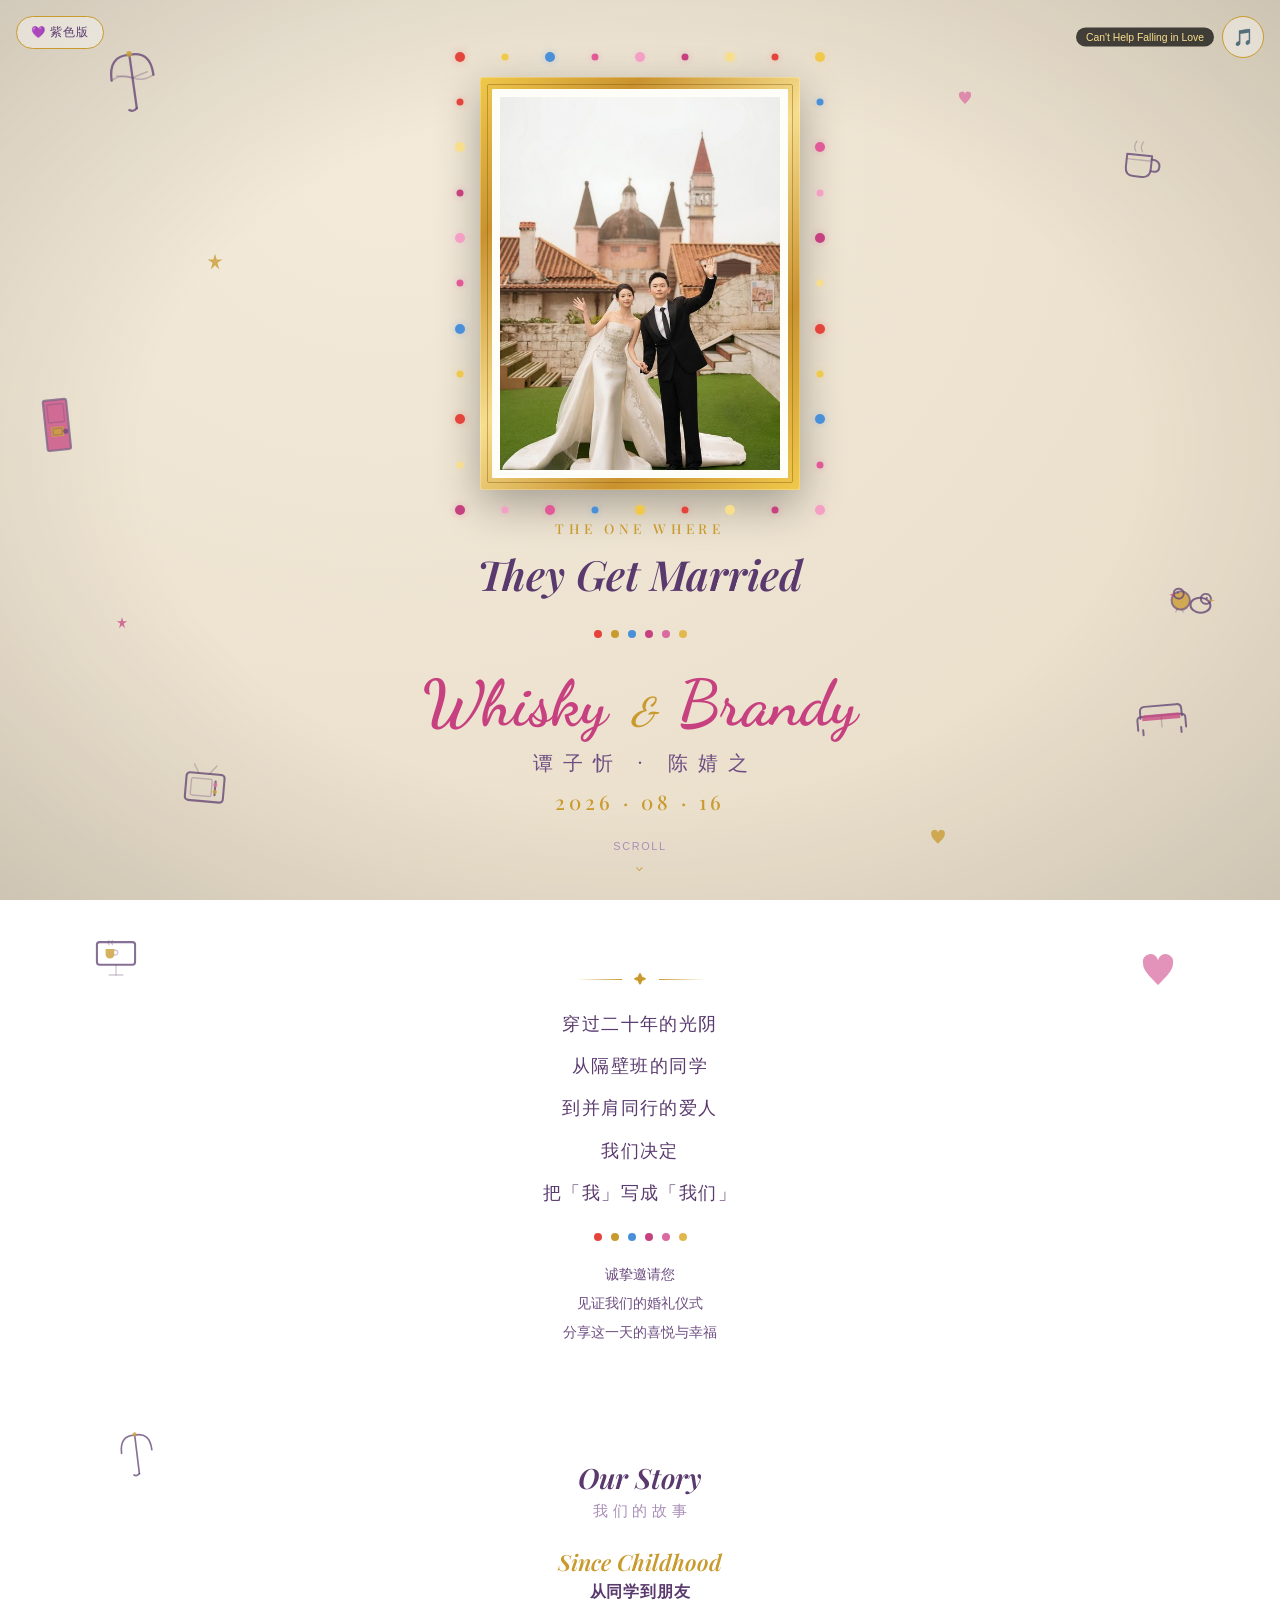
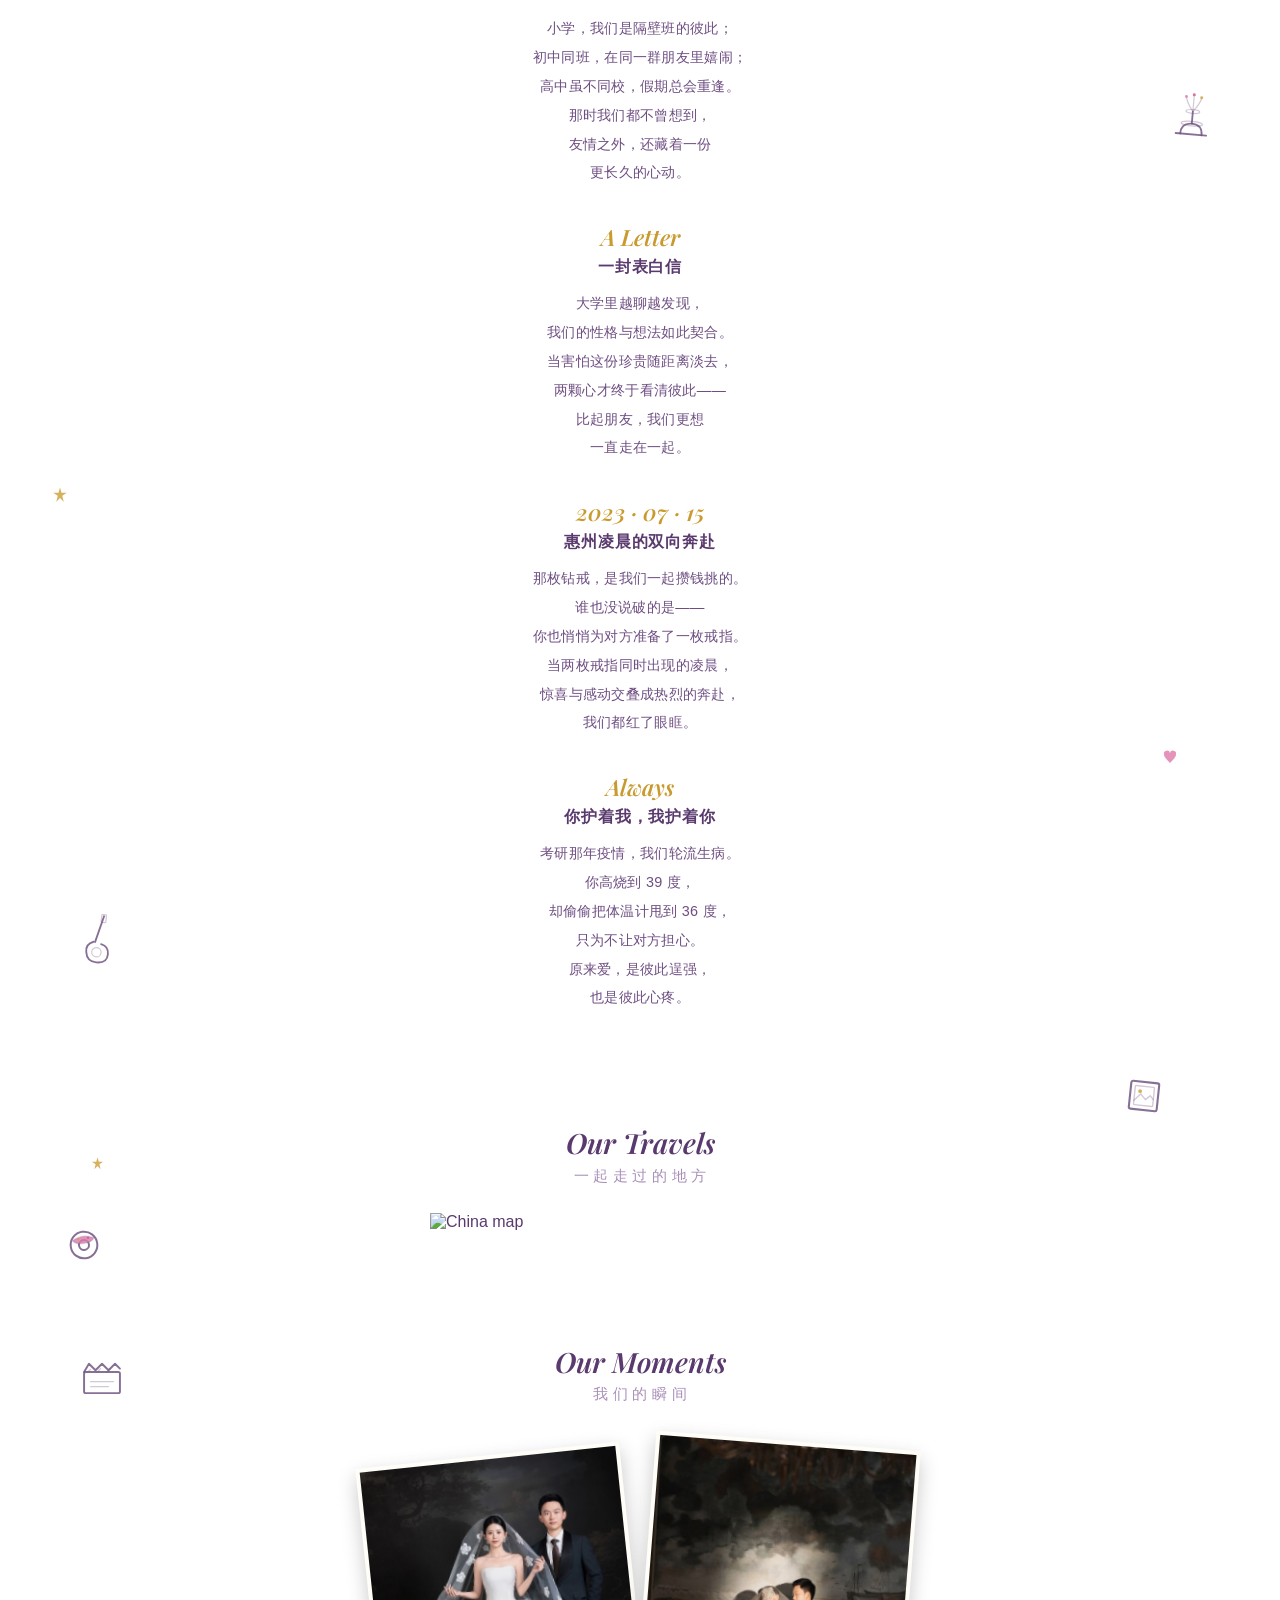
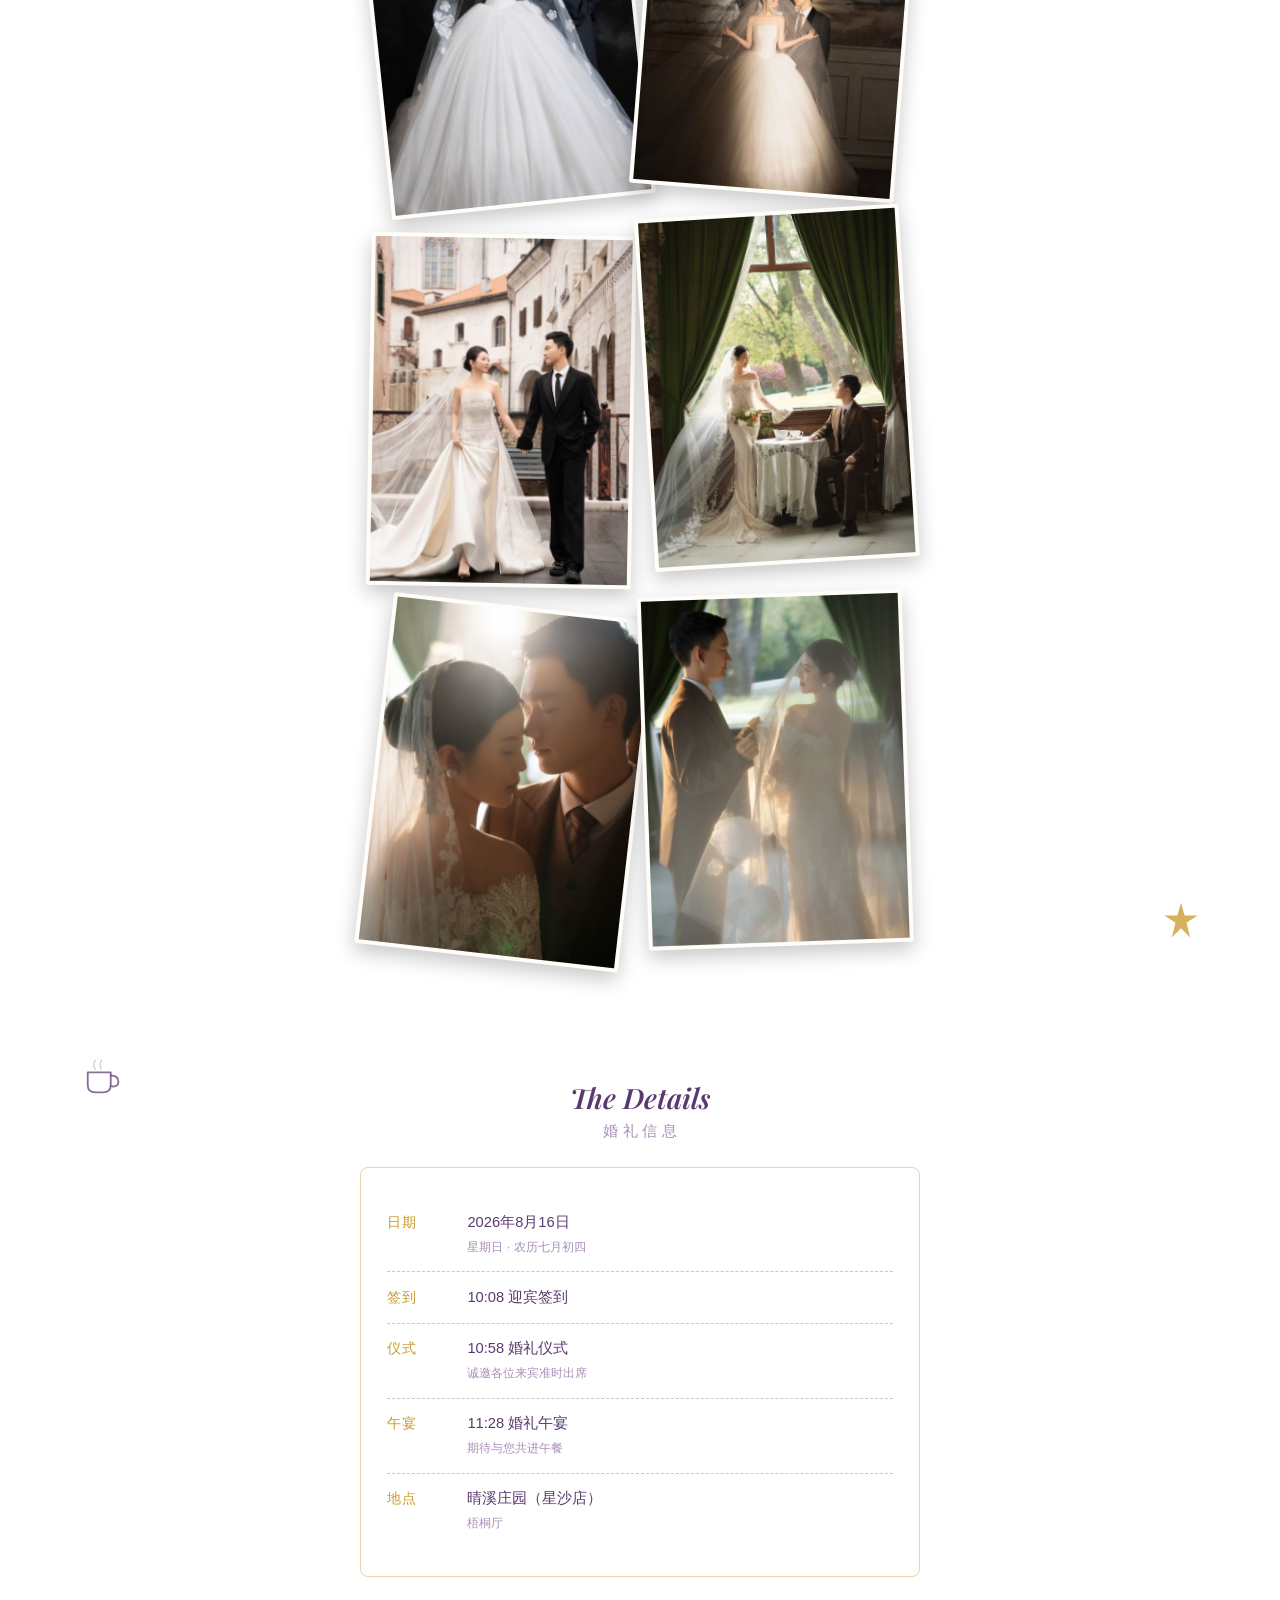
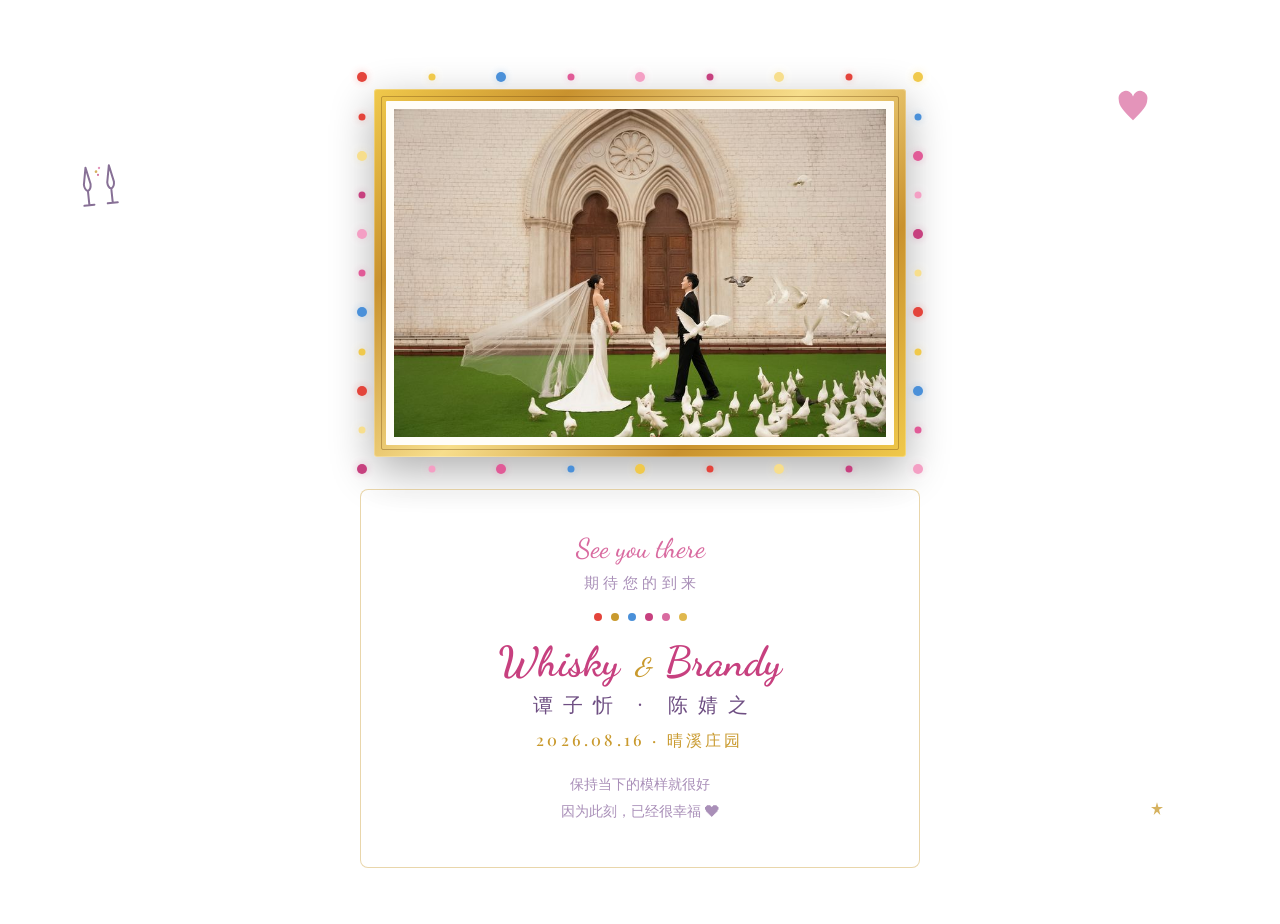
==== cream.html @ dcd07ad3 "Update with map img tag" ====
<!DOCTYPE html>
<html lang="zh-CN">
<head>
  <meta charset="UTF-8">
  <meta name="viewport" content="width=device-width, initial-scale=1.0, maximum-scale=1.0, user-scalable=no">
  <meta name="description" content="谭子忻 & 陈婧之 婚礼请帖 · 2026.08.16">
  <meta property="og:title" content="Whisky ❤ Brandy 婚礼请帖">
  <meta property="og:description" content="The One Where They Get Married · 2026年8月16日 · 晴溪庄园">
  <title>Whisky ❤ Brandy | 婚礼请帖</title>
  <style>
@font-face {
  font-family: 'Playfair Display';
  font-style: italic;
  font-weight: 400;
  font-display: swap;
  src: url([data-uri]) format('truetype');
}
@font-face {
  font-family: 'Playfair Display';
  font-style: italic;
  font-weight: 500;
  font-display: swap;
  src: url([data-uri]) format('truetype');
}
@font-face {
  font-family: 'Playfair Display';
  font-style: italic;
  font-weight: 600;
  font-display: swap;
  src: url([data-uri]) format('truetype');
}
@font-face {
  font-family: 'Playfair Display';
  font-style: normal;
  font-weight: 400;
  font-display: swap;
  src: url([data-uri]) format('truetype');
}
@font-face {
  font-family: 'Playfair Display';
  font-style: normal;
  font-weight: 500;
  font-display: swap;
  src: url([data-uri]) format('truetype');
}
@font-face {
  font-family: 'Playfair Display';
  font-style: normal;
  font-weight: 600;
  font-display: swap;
  src: url([data-uri]) format('truetype');
}
@font-face {
  font-family: 'Playfair Display';
  font-style: normal;
  font-weight: 700;
  font-display: swap;
  src: url([data-uri]) format('truetype');
}

@font-face {
  font-family: 'Dancing Script';
  font-style: normal;
  font-weight: 500;
  font-display: swap;
  src: url([data-uri]) format('truetype');
}
@font-face {
  font-family: 'Dancing Script';
  font-style: normal;
  font-weight: 600;
  font-display: swap;
  src: url([data-uri]) format('truetype');
}
@font-face {
  font-family: 'Dancing Script';
  font-style: normal;
  font-weight: 700;
  font-display: swap;
  src: url([data-uri]) format('truetype');
}


/* ============================================
   老友记浪漫紫 · 婚礼请帖
   谭子忻 Whisky ❤ 陈婧之 Brandy
   参照：小红书 @爱画画的金水水 手绘老友记风格
   双主题：纸质紫 / 纸质奶白
   ============================================ */



/* ============================================
   主题变量
   ============================================ */
:root {
  --font-serif: 'Playfair Display', 'Noto Serif SC', serif;
  --font-serif-cn: 'STSong', 'Songti SC', 'Noto Serif SC', 'SimSun', serif;
  --font-body: 'PingFang SC', 'Heiti SC', 'Microsoft YaHei', 'Hiragino Sans GB', sans-serif;
  --font-script: 'Dancing Script', cursive;
  --transition: 0.5s cubic-bezier(0.25, 0.46, 0.45, 0.94);
}

/* ===== 纸质紫主题 ===== */
.theme-purple {
  --paper-base: #6E5A9E;          /* 纸质暖紫底 */
  --paper-base-2: #5E4B8C;
  --ink: #FBF6EE;                 /* 主文字（奶白墨） */
  --ink-soft: #E8DCF2;
  --ink-muted: #C4B3DC;
  --accent-gold: #F0C94B;         /* 金色 */
  --accent-gold-soft: #F7DE8C;
  --accent-pink: #F49FC4;         /* 柔粉 */
  --accent-magenta: #E15A97;      /* 品红 */
  --line-color: rgba(251, 246, 238, 0.85);  /* 手绘线条色 */
  --line-soft: rgba(251, 246, 238, 0.35);
  --panel-bg: rgba(43, 27, 74, 0.28);
  --panel-border: rgba(240, 201, 75, 0.35);
  --frame-mat: #FBF6EE;           /* 相框卡纸色 */
}

/* ===== 纸质奶白主题 ===== */
.theme-cream {
  --paper-base: #F3EADA;          /* 纸质奶白底 */
  --paper-base-2: #EBE0CC;
  --ink: #5A3A6E;                 /* 主文字（紫墨） */
  --ink-soft: #6E4E82;
  --ink-muted: #A98FB8;
  --accent-gold: #C99A2E;
  --accent-gold-soft: #E0B84E;
  --accent-pink: #D96BA0;
  --accent-magenta: #C7407F;
  --line-color: rgba(90, 58, 110, 0.8);
  --line-soft: rgba(90, 58, 110, 0.3);
  --panel-bg: rgba(255, 255, 255, 0.4);
  --panel-border: rgba(201, 154, 46, 0.4);
  --frame-mat: #FFFDF8;
}

/* ============================================
   RESET
   ============================================ */
*, *::before, *::after { margin: 0; padding: 0; box-sizing: border-box; }

html { scroll-behavior: smooth; -webkit-tap-highlight-color: transparent; }

body {
  font-family: var(--font-body);
  color: var(--ink);
  min-height: 100vh;
  overflow-x: hidden;
  -webkit-font-smoothing: antialiased;
  -moz-osx-font-smoothing: grayscale;
  position: relative;
}

/* ============================================
   纸质质感背景
   底色渐变 + SVG 噪点纸纹 + 极淡纤维
   ============================================ */
.paper-bg {
  position: fixed; inset: 0; z-index: -3;
  background:
    radial-gradient(ellipse at 30% 20%, var(--paper-base) 0%, var(--paper-base-2) 70%, var(--paper-base-2) 100%);
}

/* 纸张纤维噪点（SVG feTurbulence data URI） */
.paper-texture {
  position: fixed; inset: 0; z-index: -2;
  background-image: url("data:image/svg+xml,%3Csvg xmlns='http://www.w3.org/2000/svg' width='300' height='300'%3E%3Cfilter id='n'%3E%3CfeTurbulence type='fractalNoise' baseFrequency='0.9' numOctaves='4' stitchTiles='stitch'/%3E%3CfeColorMatrix type='saturate' values='0'/%3E%3C/filter%3E%3Crect width='100%25' height='100%25' filter='url(%23n)'/%3E%3C/svg%3E");
  opacity: 0.05;
  mix-blend-mode: overlay;
  pointer-events: none;
}

/* 柔和光晕 */
.paper-vignette {
  position: fixed; inset: 0; z-index: -1;
  background: radial-gradient(ellipse at center, transparent 55%, rgba(0,0,0,0.12) 100%);
  pointer-events: none;
}

/* ============================================
   手绘卡通装饰 — 散落定位
   ============================================ */
.doodle {
  position: absolute;
  pointer-events: none;
  z-index: 1;
  opacity: 0.9;
}

.doodle svg { display: block; width: 100%; height: 100%; }

/* 线描路径统一色（全局适用） */
.stroke, .doodle .stroke {
  fill: none;
  stroke: var(--line-color);
  stroke-width: 2.4;
  stroke-linecap: round;
  stroke-linejoin: round;
}

.stroke-thin, .doodle .stroke-thin {
  fill: none;
  stroke: var(--line-soft);
  stroke-width: 1.6;
  stroke-linecap: round;
  stroke-linejoin: round;
}

.doodle .fill-gold { fill: var(--accent-gold); opacity: 0.85; }
.doodle .fill-pink { fill: var(--accent-pink); opacity: 0.8; }
.doodle .fill-mag { fill: var(--accent-magenta); opacity: 0.8; }

/* 漂浮动画 */
.float-a { animation: floatA 6s ease-in-out infinite; }
.float-b { animation: floatB 7s ease-in-out infinite; }
.float-c { animation: floatC 5.5s ease-in-out infinite; }

@keyframes floatA { 0%,100%{transform:translateY(0) rotate(-3deg);} 50%{transform:translateY(-10px) rotate(3deg);} }
@keyframes floatB { 0%,100%{transform:translateY(0) rotate(2deg);} 50%{transform:translateY(-8px) rotate(-2deg);} }
@keyframes floatC { 0%,100%{transform:translate(0,0) scale(1);} 50%{transform:translate(0,-6px) scale(1.05);} }

/* ============================================
   🎬 金色相框 — 老友记灵魂（Monica 门上的金相框）
   ============================================ */
.gold-frame {
  position: relative;
  padding: 12px;
  background:
    linear-gradient(135deg, #F0C94B 0%, #C9922E 22%, #F7DE8C 48%, #C9922E 74%, #F0C94B 100%);
  border-radius: 3px;
  box-shadow:
    0 0 0 1px rgba(255,255,255,0.25) inset,
    0 14px 44px rgba(0,0,0,0.32);
}

.gold-frame::before {
  content: '';
  position: absolute;
  inset: 7px;
  border: 1.5px solid rgba(120,80,20,0.4);
  border-radius: 2px;
  pointer-events: none;
  z-index: 2;
}

/* 相框卡纸内衬 */
.gold-frame .mat {
  padding: 8px;
  background: var(--frame-mat);
  border-radius: 1px;
}

.gold-frame .frame-photo {
  position: relative;
  overflow: hidden;
  display: block;
  line-height: 0;
}

.gold-frame .frame-photo img {
  display: block;
  width: 100%;
  height: auto;
  object-fit: cover;
}

/* 相框四周彩色圆点环 */
.dot-ring { position: absolute; inset: -20px; pointer-events: none; z-index: 1; }
.deco-dot { position: absolute; border-radius: 50%; z-index: 1; transform: translate(-50%,-50%); }

/* ============================================
   📝 排版
   ============================================ */
.episode-label {
  font-family: var(--font-serif);
  font-size: clamp(0.68rem, 2.2vw, 0.85rem);
  font-weight: 500;
  letter-spacing: 0.34em;
  text-transform: uppercase;
  color: var(--accent-gold);
  text-align: center;
}

.main-title {
  font-family: var(--font-serif);
  font-size: clamp(1.7rem, 5.5vw, 2.6rem);
  font-weight: 700;
  font-style: italic;
  color: var(--ink);
  text-align: center;
  line-height: 1.25;
}

.couple-names {
  font-family: var(--font-script);
  font-size: clamp(2.6rem, 8.5vw, 4rem);
  font-weight: 700;
  color: var(--accent-magenta);
  text-align: center;
  line-height: 1.1;
}

.couple-names .amp { color: var(--accent-gold); font-size: 0.6em; font-style: italic; padding: 0 0.12em; }

.couple-names-cn {
  font-family: var(--font-serif-cn);
  font-size: clamp(1rem, 3vw, 1.25rem);
  font-weight: 500;
  color: var(--ink-soft);
  text-align: center;
  letter-spacing: 0.5em;
  text-indent: 0.5em;
}

.date-display {
  font-family: var(--font-serif);
  font-size: clamp(1rem, 3vw, 1.25rem);
  font-weight: 500;
  color: var(--accent-gold);
  text-align: center;
  letter-spacing: 0.2em;
}

.section-heading {
  font-family: var(--font-serif);
  font-size: clamp(1.3rem, 4vw, 1.75rem);
  font-weight: 600;
  font-style: italic;
  color: var(--ink);
  text-align: center;
  margin-bottom: 0.3rem;
}

.section-heading-cn {
  font-family: var(--font-serif-cn);
  font-size: clamp(0.82rem, 2.5vw, 0.95rem);
  font-weight: 400;
  color: var(--ink-muted);
  letter-spacing: 0.3em;
  text-align: center;
  text-indent: 0.3em;
  margin-bottom: 1.6rem;
}

/* ============================================
   分隔装饰
   ============================================ */
.dot-divider {
  display: flex; align-items: center; justify-content: center;
  gap: 9px; margin: 1.2rem 0;
}
.dot-divider span { width: 8px; height: 8px; border-radius: 50%; }
.dot-divider span:nth-child(1){background:#E4443B;}
.dot-divider span:nth-child(2){background:var(--accent-gold);}
.dot-divider span:nth-child(3){background:#4A90D9;}
.dot-divider span:nth-child(4){background:var(--accent-magenta);}
.dot-divider span:nth-child(5){background:var(--accent-pink);}
.dot-divider span:nth-child(6){background:var(--accent-gold-soft);}

.line-divider {
  display: flex; align-items: center; justify-content: center;
  gap: 12px; margin: 1rem 0; color: var(--accent-gold); font-size: 0.8rem;
}
.line-divider::before, .line-divider::after {
  content: ''; width: 46px; height: 1px;
  background: linear-gradient(90deg, transparent, var(--accent-gold));
}
.line-divider::after { background: linear-gradient(90deg, var(--accent-gold), transparent); }

/* ============================================
   信息面板
   ============================================ */
.info-panel {
  background: var(--panel-bg);
  border: 1px solid var(--panel-border);
  border-radius: 8px;
  padding: 1.8rem 1.6rem;
  backdrop-filter: blur(4px);
  -webkit-backdrop-filter: blur(4px);
}

.info-row {
  display: flex; align-items: baseline; gap: 1rem;
  padding: 0.85rem 0;
  border-bottom: 1px dashed var(--line-soft);
}
.info-row:last-child { border-bottom: none; }
.info-row .label {
  font-family: var(--font-serif-cn); font-size: 0.9rem;
  color: var(--accent-gold); min-width: 4.5em; letter-spacing: 0.1em; font-weight: 500;
}
.info-row .value {
  font-family: var(--font-body); font-size: 0.92rem;
  color: var(--ink); line-height: 1.6; font-weight: 300; flex: 1;
}
.info-row .value .sub { display: block; font-size: 0.78rem; color: var(--ink-muted); margin-top: 0.2rem; }

/* ============================================
   照片
   ============================================ */
.photo { overflow: hidden; border-radius: 4px; border: 1px solid var(--panel-border); }
.photo img { display: block; width: 100%; height: 100%; object-fit: cover; transition: transform var(--transition); }
.photo:hover img { transform: scale(1.05); }

/* ============================================
   音乐按钮
   ============================================ */
.music-player { position: fixed; top: 16px; right: 16px; z-index: 100; }
.music-btn {
  width: 42px; height: 42px; border-radius: 50%;
  border: 1.5px solid var(--accent-gold);
  background: var(--panel-bg);
  color: var(--accent-gold);
  font-size: 1.05rem; cursor: pointer;
  backdrop-filter: blur(8px);
  display: flex; align-items: center; justify-content: center;
  transition: all var(--transition);
}
.music-btn:hover { background: rgba(225,90,151,0.25); }
.music-btn.playing { animation: musicPulse 1.4s ease-in-out infinite; }
.music-label {
  position: absolute; right: 50px; top: 50%; transform: translateY(-50%);
  background: rgba(0,0,0,0.7); color: #F7DE8C; font-size: 0.65rem;
  padding: 4px 10px; border-radius: 12px; white-space: nowrap;
  opacity: 0; transition: opacity 0.3s; pointer-events: none;
}
.music-label.show { opacity: 1; }
@keyframes musicPulse { 0%,100%{transform:scale(1);} 50%{transform:scale(1.08);} }

/* ============================================
   主题切换按钮
   ============================================ */
.theme-switch {
  position: fixed; top: 16px; left: 16px; z-index: 100;
  display: inline-flex; align-items: center; gap: 6px;
  padding: 8px 14px; border-radius: 50px;
  border: 1.5px solid var(--accent-gold);
  background: var(--panel-bg);
  color: var(--ink);
  font-family: var(--font-serif-cn); font-size: 0.72rem; letter-spacing: 0.08em;
  cursor: pointer; text-decoration: none;
  backdrop-filter: blur(8px);
  transition: all var(--transition);
}
.theme-switch:hover { background: rgba(225,90,151,0.2); }

/* ============================================
   进场动画
   ============================================ */
.reveal { opacity: 0; transform: translateY(28px); transition: opacity 0.9s ease, transform 0.9s ease; }
.reveal.in { opacity: 1; transform: translateY(0); }

/* 滚动条 / 选中 */
::-webkit-scrollbar { width: 4px; }
::-webkit-scrollbar-track { background: transparent; }
::-webkit-scrollbar-thumb { background: var(--panel-border); border-radius: 2px; }
::selection { background: rgba(225,90,151,0.4); color: #fff; }

/* ============================================
   滚动版布局 · scroll.css
   ============================================ */

/* --- 封面 --- */
.hero {
  position: relative;
  min-height: 100vh;
  display: flex;
  flex-direction: column;
  align-items: center;
  justify-content: center;
  padding: 4.5rem 1.5rem 5rem;
  overflow: hidden;
}

.hero-inner {
  display: flex;
  flex-direction: column;
  align-items: center;
  gap: 1.8rem;
  max-width: 380px;
  width: 100%;
  position: relative;
  z-index: 2;
}

.hero-frame {
  position: relative;
  width: 100%;
  max-width: 290px;
  margin: 0 auto;
}

.hero-frame .frame-photo img { aspect-ratio: 3 / 4; }

/* 双图封面：两张并排微微倾斜 */
.hero-duo {
  position: relative;
  display: flex;
  justify-content: center;
  align-items: flex-start;
  gap: 0;
  width: 100%;
  max-width: 340px;
  margin: 0 auto;
  padding: 6px 0;
}
.hero-duo .duo-frame {
  position: relative;
  width: 52%;
  flex: 0 0 52%;
}
.hero-duo .duo-frame .frame-photo img { aspect-ratio: 3 / 4; }
.hero-duo .duo-a { transform: rotate(-4deg); z-index: 2; }
.hero-duo .duo-b { transform: rotate(4deg); margin-left: -12%; z-index: 1; margin-top: 18px; }
.hero-duo .duo-frame .dot-ring { inset: -14px; }

.hero-text {
  display: flex;
  flex-direction: column;
  align-items: center;
  gap: 0.7rem;
  width: 100%;
}

/* 下滑提示 */
.scroll-cue {
  position: absolute;
  bottom: 1.6rem;
  left: 50%;
  transform: translateX(-50%);
  display: flex;
  flex-direction: column;
  align-items: center;
  gap: 0.2rem;
  color: var(--ink-muted);
  font-size: 0.68rem;
  letter-spacing: 0.15em;
  z-index: 2;
  animation: cueBounce 2s ease-in-out infinite;
}
.scroll-cue .arrow { font-size: 1.2rem; line-height: 1; color: var(--accent-gold); }
@keyframes cueBounce {
  0%,100% { transform: translateX(-50%) translateY(0); opacity: 0.5; }
  50% { transform: translateX(-50%) translateY(6px); opacity: 1; }
}

/* --- 通用 section --- */
.section {
  position: relative;
  padding: 3.5rem 1.5rem;
  display: flex;
  justify-content: center;
  overflow: hidden;
}
.section-inner { width: 100%; max-width: 420px; position: relative; z-index: 2; }

/* --- 邀请诗 --- */
.invite { text-align: center; }
.invite-poem {
  font-family: var(--font-serif-cn);
  font-size: 1.1rem; font-weight: 300;
  color: var(--ink); line-height: 2.4; letter-spacing: 0.08em;
}
.invite-sub {
  font-family: var(--font-body); font-size: 0.9rem; font-weight: 300;
  color: var(--ink-soft); line-height: 2; margin-top: 0.5rem;
}

/* --- 故事时间线 --- */
.story-item { margin-bottom: 2.2rem; }
.story-item:last-child { margin-bottom: 0; }

.story-year {
  font-family: var(--font-serif);
  font-size: 1.4rem; font-weight: 700; font-style: italic;
  color: var(--accent-gold);
  text-align: center; margin-bottom: 0.3rem;
}
.story-title {
  font-family: var(--font-serif-cn);
  font-size: 1rem; font-weight: 600;
  color: var(--ink); text-align: center; margin-bottom: 0.7rem;
  letter-spacing: 0.05em;
}
.story-text {
  font-family: var(--font-body); font-size: 0.9rem; font-weight: 300;
  color: var(--ink-soft); line-height: 2; text-align: center; letter-spacing: 0.02em;
}

/* --- 我们的小事（favorites） --- */
.fav-grid {
  display: grid;
  grid-template-columns: repeat(2, 1fr);
  gap: 12px;
}
.fav-card {
  background: var(--panel-bg);
  border: 1px solid var(--panel-border);
  border-radius: 8px;
  padding: 1.2rem 1rem;
  text-align: center;
}
.fav-icon { width: 44px; height: 44px; margin: 0 auto 0.6rem; }
.fav-label {
  font-family: var(--font-serif-cn); font-size: 0.78rem;
  color: var(--accent-gold); letter-spacing: 0.15em; margin-bottom: 0.3rem;
}
.fav-value {
  font-family: var(--font-body); font-size: 0.85rem; font-weight: 300;
  color: var(--ink); line-height: 1.6;
}

/* --- 照片墙（2×3 网格，倾斜错落，松弛拍立得感） --- */
.gallery {
  display: grid;
  grid-template-columns: repeat(2, 1fr);
  gap: 24px 18px;
  padding: 14px 6px;
}
.gallery .photo {
  aspect-ratio: 3 / 4;
  border: 4px solid var(--frame-mat);
  border-radius: 3px;
  box-shadow: 0 8px 20px rgba(0, 0, 0, 0.22);
  transition: transform var(--transition), box-shadow var(--transition);
  will-change: transform;
}
/* 每张不同的倾斜 + 上下左右错落（大幅随机，无规律） */
.gallery .photo:nth-child(1) { transform: rotate(-6deg) translate(6px, 10px); }
.gallery .photo:nth-child(2) { transform: rotate(4.5deg) translate(-7px, -4px); }
.gallery .photo:nth-child(3) { transform: rotate(1deg) translate(3px, 12px); }
.gallery .photo:nth-child(4) { transform: rotate(-3.5deg) translate(-4px, -11px); }
.gallery .photo:nth-child(5) { transform: rotate(6.5deg) translate(8px, 5px); }
.gallery .photo:nth-child(6) { transform: rotate(-2deg) translate(-6px, -7px); }
/* 悬停扶正、微微放大 */
.gallery .photo:hover {
  transform: rotate(0deg) translateY(0) scale(1.04);
  box-shadow: 0 12px 28px rgba(0, 0, 0, 0.3);
  z-index: 3;
}
.gallery .full { grid-column: 1 / -1; aspect-ratio: 3 / 2; }
/* 横跨整行 + 保持原比例（不裁剪） */
.gallery .full-natural { grid-column: 1 / -1; }
.gallery .full-natural { aspect-ratio: auto; }
.gallery .full-natural img { aspect-ratio: auto; height: auto; }

/* --- 结尾金相框大图（保持原比例，宽度与下方 block 一致） --- */
.closing-frame {
  width: 95%;
  margin: 0 auto 2rem;
  position: relative;
}
.closing-frame .dot-ring { inset: -12px; }
.closing-frame .frame-photo img { aspect-ratio: auto; height: auto; }

/* --- 尾页 --- */
.closing { text-align: center; padding: 2.6rem 1.6rem; }
.closing-script {
  font-family: var(--font-script); font-size: 1.7rem;
  color: var(--accent-pink); margin-bottom: 0.5rem;
}
.closing-bless {
  font-family: var(--font-serif-cn); font-size: 0.9rem;
  color: var(--ink-muted); line-height: 1.9; margin-top: 1.2rem;
}

/* ============================================
   响应式
   ============================================ */
@media (max-width: 380px) {
  .hero { padding: 3.5rem 1rem 4rem; }
  .hero-frame { max-width: 240px; }
  .section { padding: 2.8rem 1rem; }
  .gallery { gap: 7px; }
}

@media (min-width: 768px) {
  .hero-inner { max-width: 440px; }
  .hero-frame { max-width: 320px; }
  .section-inner { max-width: 560px; }
  .fav-grid { grid-template-columns: repeat(4, 1fr); }
}

</style>
</head>
<body class="theme-cream">

  <div class="paper-bg"></div>
  <div class="paper-texture"></div>
  <div class="paper-vignette"></div>

  <!-- 🎵 婚礼音乐（Can't Help Falling in Love） -->
  <audio id="bgMusic" loop preload="auto" style="display:none;">
    <source src="music/wedding-song.mp3" type="audio/mpeg">
  </audio>
  <div class="music-player">
    <button class="music-btn" id="musicBtn" title="播放婚礼音乐">🎵</button>
    <span class="music-label" id="musicLabel">Can't Help Falling in Love</span>
  </div>

  <!-- 🎨 主题切换 -->
  <a class="theme-switch" href="index.html">💜 紫色版</a>

  <!-- ==================== 封面 ==================== -->
  <section class="hero">
    <!-- 手绘卡通装饰（随机打散，不对称） -->
    <div class="doodle float-a" style="top:5%;left:8%;width:62px;height:72px;transform:rotate(-8deg);" aria-hidden="true">
      <!-- 黄伞 -->
      <svg viewBox="0 0 60 75">
        <path class="stroke" d="M8 34 Q8 8 30 10 Q52 8 52 34"/>
        <path class="stroke-thin" d="M8 34 Q19 28 30 34 Q41 40 52 34"/>
        <line class="stroke" x1="30" y1="10" x2="30" y2="66"/>
        <path class="stroke" d="M30 66 Q26 70 22 67"/>
        <line class="stroke-thin" x1="30" y1="34" x2="14" y2="30"/>
        <line class="stroke-thin" x1="30" y1="34" x2="46" y2="30"/>
        <circle class="fill-gold" cx="30" cy="9" r="3"/>
      </svg>
    </div>

    <div class="doodle float-b" style="top:15%;right:9%;width:50px;height:50px;transform:rotate(6deg);" aria-hidden="true">
      <!-- 咖啡杯 Central Perk -->
      <svg viewBox="0 0 60 60">
        <path class="stroke-thin" d="M24 8 Q20 14 24 20 M32 8 Q28 14 32 20"/>
        <path class="stroke" d="M14 24 H44 V40 Q44 50 34 50 H24 Q14 50 14 40 Z"/>
        <path class="stroke" d="M44 28 Q54 28 54 36 Q54 44 44 42"/>
        <line class="stroke-thin" x1="14" y1="30" x2="44" y2="30"/>
      </svg>
    </div>

    <div class="doodle float-c" style="bottom:10%;left:14%;width:52px;height:52px;transform:rotate(5deg);" aria-hidden="true">
      <!-- 小电视机 Friends -->
      <svg viewBox="0 0 60 60">
        <rect class="stroke" x="8" y="18" width="44" height="32" rx="4"/>
        <rect class="stroke-thin" x="14" y="24" width="24" height="20" rx="2"/>
        <line class="stroke" x1="42" y1="26" x2="42" y2="42"/>
        <circle class="fill-pink" cx="42" cy="30" r="2.5"/>
        <circle class="fill-gold" cx="42" cy="38" r="2.5"/>
        <line class="stroke-thin" x1="22" y1="18" x2="16" y2="8"/>
        <line class="stroke-thin" x1="34" y1="18" x2="42" y2="8"/>
      </svg>
    </div>

    <div class="doodle float-a" style="bottom:18%;right:7%;width:58px;height:46px;transform:rotate(-5deg);" aria-hidden="true">
      <!-- 橙色沙发 Central Perk -->
      <svg viewBox="0 0 70 55">
        <path class="stroke" d="M10 30 V22 Q10 16 16 16 H54 Q60 16 60 22 V30"/>
        <path class="stroke" d="M6 44 V32 Q6 28 12 28 H58 Q64 28 64 32 V44"/>
        <path class="fill-mag" d="M12 30 Q12 26 16 26 H54 Q58 26 58 30 V33 H12 Z" opacity="0.35"/>
        <line class="stroke" x1="12" y1="44" x2="12" y2="50"/>
        <line class="stroke" x1="58" y1="44" x2="58" y2="50"/>
        <line class="stroke-thin" x1="35" y1="30" x2="35" y2="42"/>
      </svg>
    </div>

    <div class="doodle float-c" style="top:44%;left:3%;width:36px;height:58px;transform:rotate(-6deg);" aria-hidden="true">
      <!-- Monica 紫色门 + 金色猫眼相框 -->
      <svg viewBox="0 0 40 64">
        <rect class="stroke fill-mag" x="8" y="4" width="26" height="56" rx="2" opacity="0.28"/>
        <rect class="stroke-thin" x="12" y="9" width="18" height="20" rx="1"/>
        <rect class="fill-gold" x="14" y="34" width="14" height="11" rx="1"/>
        <rect class="stroke-thin" x="16" y="36" width="10" height="7"/>
        <circle class="stroke" cx="30" cy="40" r="1.6"/>
      </svg>
    </div>

    <div class="doodle float-b" style="top:64%;right:5%;width:50px;height:42px;transform:rotate(4deg);" aria-hidden="true">
      <!-- 小鸡 & 小鸭 Joey&Chandler -->
      <svg viewBox="0 0 60 50">
        <circle class="stroke fill-gold" cx="18" cy="30" r="11"/>
        <circle class="stroke" cx="15" cy="22" r="6"/>
        <circle cx="14" cy="21" r="1.2" fill="currentColor" style="color:var(--line-color)"/>
        <path class="fill-mag" d="M9 22 L4 24 L9 26 Z"/>
        <path class="stroke-thin" d="M15 40 l-2 4 M20 40 l2 4"/>
        <ellipse class="stroke" cx="42" cy="34" rx="12" ry="9"/>
        <circle class="stroke" cx="48" cy="26" r="6"/>
        <circle cx="49" cy="25" r="1.2" fill="currentColor" style="color:var(--line-color)"/>
        <path class="fill-gold" d="M53 26 L59 27 L53 29 Z"/>
      </svg>
    </div>

    <!-- 小装饰：星、心（随机点缀） -->
    <div class="doodle float-b" style="top:28%;left:16%;width:20px;height:20px;" aria-hidden="true">
      <svg viewBox="0 0 24 24"><path class="fill-gold" d="M12 2 L14 9 L21 9 L15 13 L17 21 L12 16 L7 21 L9 13 L3 9 L10 9 Z"/></svg>
    </div>
    <div class="doodle float-c" style="top:10%;right:24%;width:16px;height:16px;" aria-hidden="true">
      <svg viewBox="0 0 24 24"><path class="fill-pink" d="M12 21 C6 15 3 12 3 8 A4 4 0 0 1 12 6 A4 4 0 0 1 21 8 C21 12 18 15 12 21 Z"/></svg>
    </div>
    <div class="doodle float-a" style="bottom:30%;left:9%;width:14px;height:14px;" aria-hidden="true">
      <svg viewBox="0 0 24 24"><path class="fill-mag" d="M12 2 L14 9 L21 9 L15 13 L17 21 L12 16 L7 21 L9 13 L3 9 L10 9 Z"/></svg>
    </div>
    <div class="doodle float-b" style="bottom:6%;right:26%;width:18px;height:18px;" aria-hidden="true">
      <svg viewBox="0 0 24 24"><path class="fill-gold" d="M12 21 C6 15 3 12 3 8 A4 4 0 0 1 12 6 A4 4 0 0 1 21 8 C21 12 18 15 12 21 Z"/></svg>
    </div>

    <div class="hero-inner">
      <div class="hero-frame">
        <div class="dot-ring"></div>
        <div class="gold-frame">
          <div class="mat">
            <div class="frame-photo">
              <img src="photos/微信图片_20260705154415_16570_7.jpg" alt="Whisky & Brandy" loading="eager">
            </div>
          </div>
        </div>
      </div>

      <div class="hero-text">
        <p class="episode-label reveal">The One Where</p>
        <h1 class="main-title reveal">They Get Married</h1>
        <div class="dot-divider reveal"><span></span><span></span><span></span><span></span><span></span><span></span></div>
        <h2 class="couple-names reveal">Whisky <span class="amp">&</span> Brandy</h2>
        <p class="couple-names-cn reveal">谭子忻 · 陈婧之</p>
        <p class="date-display reveal">2026 · 08 · 16</p>
      </div>
    </div>

    <div class="scroll-cue"><span>SCROLL</span><span class="arrow">⌄</span></div>
  </section>
  <!-- ==================== 邀请诗 ==================== -->
  <section class="section">
    <div class="doodle float-c" style="top:10%;right:8%;width:40px;height:40px;" aria-hidden="true">
      <svg viewBox="0 0 24 24"><path class="fill-pink" d="M12 21 C6 15 3 12 3 8 A4 4 0 0 1 12 6 A4 4 0 0 1 21 8 C21 12 18 15 12 21 Z"/></svg>
    </div>
    <div class="doodle float-a" style="top:6%;left:7%;width:52px;height:52px;" aria-hidden="true">
      <!-- Central Perk 咖啡招牌 -->
      <svg viewBox="0 0 60 60">
        <rect class="stroke" x="8" y="14" width="44" height="26" rx="3"/>
        <line class="stroke-thin" x1="30" y1="40" x2="30" y2="52"/>
        <line class="stroke-thin" x1="22" y1="52" x2="38" y2="52"/>
        <path class="fill-gold" d="M18 22 h10 v6 a5 5 0 0 1 -10 0 Z" opacity="0.7"/>
        <path class="stroke-thin" d="M28 23 q4 0 4 3 t-4 3"/>
        <path class="stroke-thin" d="M22 17 q-2 -3 0 -5 M26 17 q-2 -3 0 -5"/>
      </svg>
    </div>
    <div class="section-inner invite reveal">
      <div class="line-divider">✦</div>
      <p class="invite-poem">
        穿过二十年的光阴<br>
        从隔壁班的同学<br>
        到并肩同行的爱人<br>
        我们决定<br>
        把「我」写成「我们」
      </p>
      <div class="dot-divider"><span></span><span></span><span></span><span></span><span></span><span></span></div>
      <p class="invite-sub">
        诚挚邀请您<br>
        见证我们的婚礼仪式<br>
        分享这一天的喜悦与幸福
      </p>
    </div>
  </section>

  <!-- ==================== 我们的故事 ==================== -->
  <section class="section">
    <div class="doodle float-a" style="top:2%;left:9%;width:44px;height:52px;transform:rotate(-7deg);" aria-hidden="true">
      <!-- 黄伞 -->
      <svg viewBox="0 0 60 75">
        <path class="stroke" d="M8 34 Q8 8 30 10 Q52 8 52 34"/>
        <line class="stroke" x1="30" y1="10" x2="30" y2="66"/>
        <path class="stroke" d="M30 66 Q26 70 22 67"/>
        <circle class="fill-gold" cx="30" cy="9" r="3"/>
      </svg>
    </div>
    <div class="doodle float-b" style="top:22%;right:5%;width:46px;height:58px;transform:rotate(5deg);" aria-hidden="true">
      <!-- 喷泉 Central Park -->
      <svg viewBox="0 0 60 76">
        <path class="stroke" d="M10 70 H50"/>
        <path class="stroke" d="M16 70 Q16 56 30 56 Q44 56 44 70"/>
        <ellipse class="stroke-thin" cx="30" cy="56" rx="14" ry="3"/>
        <line class="stroke" x1="30" y1="56" x2="30" y2="40"/>
        <ellipse class="stroke-thin" cx="30" cy="40" rx="9" ry="2.5"/>
        <path class="stroke-thin" d="M30 40 Q22 30 20 22 M30 40 Q38 30 40 22 M30 40 V20"/>
        <circle class="fill-pink" cx="20" cy="21" r="2"/>
        <circle class="fill-gold" cx="40" cy="21" r="2"/>
        <circle class="fill-mag" cx="30" cy="18" r="2"/>
      </svg>
    </div>
    <div class="doodle float-c" style="bottom:8%;left:6%;width:40px;height:56px;transform:rotate(6deg);" aria-hidden="true">
      <!-- 吉他 Phoebe -->
      <svg viewBox="0 0 48 72">
        <line class="stroke" x1="30" y1="6" x2="22" y2="40"/>
        <rect class="stroke-thin" x="27" y="4" width="6" height="10" rx="1"/>
        <path class="stroke" d="M20 40 Q10 44 12 54 Q14 66 26 66 Q40 66 40 54 Q40 44 30 42"/>
        <circle class="stroke-thin" cx="25" cy="53" r="6"/>
      </svg>
    </div>
    <div class="doodle float-a" style="top:54%;left:4%;width:18px;height:18px;" aria-hidden="true">
      <svg viewBox="0 0 24 24"><path class="fill-gold" d="M12 2 L14 9 L21 9 L15 13 L17 21 L12 16 L7 21 L9 13 L3 9 L10 9 Z"/></svg>
    </div>
    <div class="doodle float-b" style="bottom:24%;right:8%;width:16px;height:16px;" aria-hidden="true">
      <svg viewBox="0 0 24 24"><path class="fill-pink" d="M12 21 C6 15 3 12 3 8 A4 4 0 0 1 12 6 A4 4 0 0 1 21 8 C21 12 18 15 12 21 Z"/></svg>
    </div>
    <div class="section-inner reveal">
      <h3 class="section-heading">Our Story</h3>
      <p class="section-heading-cn">我们的故事</p>

      <div class="story-item">
        <p class="story-year">Since Childhood</p>
        <p class="story-title">从同学到朋友</p>
        <p class="story-text">
          小学，我们是隔壁班的彼此；<br>
          初中同班，在同一群朋友里嬉闹；<br>
          高中虽不同校，假期总会重逢。<br>
          那时我们都不曾想到，<br>
          友情之外，还藏着一份<br>
          更长久的心动。
        </p>
      </div>

      <div class="story-item">
        <p class="story-year">A Letter</p>
        <p class="story-title">一封表白信</p>
        <p class="story-text">
          大学里越聊越发现，<br>
          我们的性格与想法如此契合。<br>
          当害怕这份珍贵随距离淡去，<br>
          两颗心才终于看清彼此——<br>
          比起朋友，我们更想<br>
          一直走在一起。
        </p>
      </div>

      <div class="story-item">
        <p class="story-year">2023 · 07 · 15</p>
        <p class="story-title">惠州凌晨的双向奔赴</p>
        <p class="story-text">
          那枚钻戒，是我们一起攒钱挑的。<br>
          谁也没说破的是——<br>
          你也悄悄为对方准备了一枚戒指。<br>
          当两枚戒指同时出现的凌晨，<br>
          惊喜与感动交叠成热烈的奔赴，<br>
          我们都红了眼眶。
        </p>
      </div>

      <div class="story-item">
        <p class="story-year">Always</p>
        <p class="story-title">你护着我，我护着你</p>
        <p class="story-text">
          考研那年疫情，我们轮流生病。<br>
          你高烧到 39 度，<br>
          却偷偷把体温计甩到 36 度，<br>
          只为不让对方担心。<br>
          原来爱，是彼此逞强，<br>
          也是彼此心疼。
        </p>
      </div>
    </div>
  </section>
  <!-- ==================== 我们的小事 ==================== -->
  <section class="section">
    <div class="doodle float-b" style="top:3%;right:9%;width:42px;height:42px;transform:rotate(6deg);" aria-hidden="true">
      <!-- 相框 -->
      <svg viewBox="0 0 48 48">
        <rect class="stroke" x="8" y="8" width="32" height="32" rx="2"/>
        <rect class="stroke-thin" x="13" y="13" width="22" height="22" rx="1"/>
        <path class="stroke-thin" d="M13 30 L20 22 L26 28 L31 23 L35 27"/>
        <circle class="fill-gold" cx="19" cy="19" r="2.2"/>
      </svg>
    </div>
    <div class="doodle float-c" style="bottom:10%;left:5%;width:40px;height:40px;transform:rotate(-8deg);" aria-hidden="true">
      <!-- 甜甜圈 -->
      <svg viewBox="0 0 48 48">
        <circle class="stroke" cx="24" cy="24" r="16"/>
        <circle class="stroke" cx="24" cy="24" r="6"/>
        <path class="stroke-thin fill-pink" d="M11 17 Q24 10 37 17 Q34 22 24 22 Q14 22 11 17 Z"/>
        <circle class="fill-gold" cx="18" cy="16" r="1.4"/><circle class="fill-mag" cx="30" cy="16" r="1.4"/>
      </svg>
    </div>
    <div class="doodle float-a" style="top:40%;left:7%;width:15px;height:15px;" aria-hidden="true">
      <svg viewBox="0 0 24 24"><path class="fill-gold" d="M12 2 L14 9 L21 9 L15 13 L17 21 L12 16 L7 21 L9 13 L3 9 L10 9 Z"/></svg>
    </div>
    <div class="section-inner reveal">
      <h3 class="section-heading">Our Travels</h3>
      <p class="section-heading-cn">一起走过的地方</p>
      <div style="width:100%;max-width:420px;margin:0 auto;"><img src="china_cream.svg" alt="China map" style="width:100%;height:auto;display:block;"></div>
    </div>
  </section>

  <!-- ==================== 照片墙（精选 5 张） ==================== -->
  <section class="section">
    <div class="doodle float-b" style="bottom:6%;right:6%;width:44px;height:44px;" aria-hidden="true">
      <svg viewBox="0 0 24 24"><path class="fill-gold" d="M12 2 L14 9 L21 9 L15 13 L17 21 L12 16 L7 21 L9 13 L3 9 L10 9 Z"/></svg>
    </div>
    <div class="doodle float-a" style="top:5%;left:6%;width:50px;height:44px;" aria-hidden="true">
      <!-- 场记板 -->
      <svg viewBox="0 0 60 54">
        <rect class="stroke" x="8" y="22" width="44" height="26" rx="2"/>
        <path class="stroke" d="M8 22 L14 12 L22 20 L30 12 L38 20 L46 12 L52 18"/>
        <line class="stroke-thin" x1="16" y1="19" x2="12" y2="22"/>
        <line class="stroke-thin" x1="28" y1="18" x2="24" y2="22"/>
        <line class="stroke-thin" x1="40" y1="18" x2="36" y2="22"/>
        <line class="stroke-thin" x1="16" y1="34" x2="44" y2="34"/>
        <line class="stroke-thin" x1="16" y1="40" x2="38" y2="40"/>
      </svg>
    </div>
    <div class="section-inner reveal">
      <h3 class="section-heading">Our Moments</h3>
      <p class="section-heading-cn">我们的瞬间</p>
      <div class="gallery">
        <div class="photo"><img src="photos/微信图片_20260705154405_16567_7.jpg" alt="婚纱照" loading="lazy"></div>
        <div class="photo"><img src="photos/微信图片_20260705154409_16568_7.jpg" alt="婚纱照" loading="lazy"></div>
        <div class="photo"><img src="photos/微信图片_20260705154105_16560_7.jpg" alt="婚纱照" loading="lazy"></div>
        <div class="photo"><img src="photos/微信图片_20260705153856_16541_7.jpg" alt="婚纱照" loading="lazy"></div>
        <div class="photo"><img src="photos/微信图片_20260705153900_16542_7.jpg" alt="婚纱照" loading="lazy"></div>
        <div class="photo"><img src="photos/微信图片_20260705154031_16553_7.jpg" alt="婚纱照" loading="lazy"></div>
      </div>
    </div>
  </section>

  <!-- ==================== 婚礼信息 ==================== -->
  <section class="section">
    <div class="doodle float-a" style="top:5%;left:6%;width:46px;height:46px;" aria-hidden="true">
      <svg viewBox="0 0 60 60">
        <path class="stroke-thin" d="M24 8 Q20 14 24 20 M32 8 Q28 14 32 20"/>
        <path class="stroke" d="M14 24 H44 V40 Q44 50 34 50 H24 Q14 50 14 40 Z"/>
        <path class="stroke" d="M44 28 Q54 28 54 36 Q54 44 44 42"/>
      </svg>
    </div>
    <div class="section-inner reveal">
      <h3 class="section-heading">The Details</h3>
      <p class="section-heading-cn">婚礼信息</p>
      <div class="info-panel">
        <div class="info-row"><span class="label">日期</span><span class="value">2026年8月16日<span class="sub">星期日 · 农历七月初四</span></span></div>
        <div class="info-row"><span class="label">签到</span><span class="value">10:08 迎宾签到</span></div>
        <div class="info-row"><span class="label">仪式</span><span class="value">10:58 婚礼仪式<span class="sub">诚邀各位来宾准时出席</span></span></div>
        <div class="info-row"><span class="label">午宴</span><span class="value">11:28 婚礼午宴<span class="sub">期待与您共进午餐</span></span></div>
        <div class="info-row"><span class="label">地点</span><span class="value">晴溪庄园（星沙店）<span class="sub">梧桐厅</span></span></div>
      </div>
    </div>
  </section>

  <!-- ==================== 尾页 ==================== -->
  <section class="section">
    <div class="doodle float-a" style="top:6%;right:10%;width:38px;height:38px;" aria-hidden="true">
      <svg viewBox="0 0 24 24"><path class="fill-pink" d="M12 21 C6 15 3 12 3 8 A4 4 0 0 1 12 6 A4 4 0 0 1 21 8 C21 12 18 15 12 21 Z"/></svg>
    </div>
    <div class="doodle float-b" style="top:14%;left:6%;width:44px;height:52px;transform:rotate(-6deg);" aria-hidden="true">
      <!-- 香槟碰杯 -->
      <svg viewBox="0 0 52 62">
        <path class="stroke" d="M12 10 L16 30 Q16 36 12 38 M12 10 L8 30 Q8 36 12 38 M12 38 V54 M6 55 H18"/>
        <path class="stroke" d="M40 10 L44 30 Q44 36 40 38 M40 10 L36 30 Q36 36 40 38 M40 38 V54 M34 55 H46"/>
        <circle class="fill-gold" cx="24" cy="16" r="1.6"/><circle class="fill-pink" cx="28" cy="12" r="1.4"/>
        <circle class="fill-mag" cx="26" cy="20" r="1.3"/>
      </svg>
    </div>
    <div class="doodle float-c" style="bottom:12%;right:9%;width:16px;height:16px;" aria-hidden="true">
      <svg viewBox="0 0 24 24"><path class="fill-gold" d="M12 2 L14 9 L21 9 L15 13 L17 21 L12 16 L7 21 L9 13 L3 9 L10 9 Z"/></svg>
    </div>
    <div class="section-inner reveal">
      <div class="closing-frame">
        <div class="dot-ring"></div>
        <div class="gold-frame">
          <div class="mat">
            <div class="frame-photo">
              <img src="photos/微信图片_20260705154353_16562_7.jpg" alt="Whisky & Brandy" loading="lazy">
            </div>
          </div>
        </div>
      </div>
      <div class="info-panel closing">
        <p class="closing-script">See you there</p>
        <p class="section-heading-cn" style="margin-bottom:1rem;">期待您的到来</p>
        <div class="dot-divider"><span></span><span></span><span></span><span></span><span></span><span></span></div>
        <h2 class="couple-names" style="font-size:clamp(1.9rem,6vw,2.6rem);">Whisky <span class="amp">&</span> Brandy</h2>
        <p class="couple-names-cn" style="margin-top:0.4rem;">谭子忻 · 陈婧之</p>
        <p class="date-display" style="margin-top:0.6rem;font-size:1rem;">2026.08.16 · 晴溪庄园</p>
        <p class="closing-bless">保持当下的模样就很好<br>因为此刻，已经很幸福 ❤</p>
      </div>
    </div>
  </section>

  <script>
/* ============================================
   老友记浪漫紫婚礼请帖 · 共享 JS
   Features: 相框圆点环 · 进场动画 · 音乐播放
   ============================================ */

(function () {
  'use strict';

  var DOT_COLORS = ['#E4443B', '#F0C94B', '#4A90D9', '#E15A97', '#F49FC4', '#C7407F', '#F7DE8C'];

  // ==================== 相框彩色圆点环 ====================
  function buildDotRing() {
    var rings = document.querySelectorAll('.dot-ring');
    rings.forEach(function (ring) {
      if (ring.childElementCount > 0) return;
      var frag = document.createDocumentFragment();
      var perSide = { top: 8, right: 10, bottom: 8, left: 10 };
      var ci = 0;

      function addDot(xPct, yPct, size) {
        var d = document.createElement('span');
        d.className = 'deco-dot';
        var color = DOT_COLORS[ci % DOT_COLORS.length];
        ci++;
        d.style.cssText =
          'width:' + size + 'px;height:' + size + 'px;' +
          'left:' + xPct + '%;top:' + yPct + '%;' +
          'background:' + color + ';box-shadow:0 0 8px ' + color + '55;';
        frag.appendChild(d);
      }

      var i;
      for (i = 0; i <= perSide.top; i++) addDot((i / perSide.top) * 100, 0, i % 2 ? 7 : 10);
      for (i = 1; i < perSide.right; i++) addDot(100, (i / perSide.right) * 100, i % 2 ? 7 : 10);
      for (i = perSide.bottom; i >= 0; i--) addDot((i / perSide.bottom) * 100, 100, i % 2 ? 7 : 10);
      for (i = perSide.left - 1; i >= 1; i--) addDot(0, (i / perSide.left) * 100, i % 2 ? 7 : 10);

      ring.appendChild(frag);
    });
  }

  // ==================== 进场动画 ====================
  function initReveal() {
    var els = document.querySelectorAll('.reveal');
    if (!els.length) return;

    var heroEls = document.querySelectorAll('.hero-text .reveal');
    heroEls.forEach(function (el, i) {
      setTimeout(function () { el.classList.add('in'); }, 300 + i * 170);
    });

    if ('IntersectionObserver' in window) {
      var obs = new IntersectionObserver(function (entries) {
        entries.forEach(function (e) {
          if (e.isIntersecting) {
            if (e.target.closest('.hero-text')) return;
            e.target.classList.add('in');
            obs.unobserve(e.target);
          }
        });
      }, { threshold: 0.12, rootMargin: '0px 0px -50px 0px' });

      els.forEach(function (el) {
        if (!el.closest('.hero-text')) obs.observe(el);
      });
    } else {
      els.forEach(function (el) { el.classList.add('in'); });
    }
  }

  // ==================== 音乐播放 ====================
  function initMusic() {
    var audio = document.getElementById('bgMusic');
    var btn = document.getElementById('musicBtn');
    var label = document.getElementById('musicLabel');
    if (!btn) return;

    var playing = false;
    var interacted = false;
    var defaultLabel = label ? label.textContent : '';

    if (label) {
      label.classList.add('show');
      setTimeout(function () { label.classList.remove('show'); }, 3000);
    }

    function hasSource() {
      if (!audio) return false;
      var s = audio.querySelector('source');
      return s && s.src && /\.(mp3|m4a|ogg)$/i.test(s.getAttribute('src') || '') &&
             s.src.indexOf('wedding-song') !== -1;
    }

    function hint(msg) {
      if (!label) return;
      label.textContent = msg;
      label.classList.add('show');
      setTimeout(function () {
        label.classList.remove('show');
        label.textContent = defaultLabel;
      }, 2500);
    }

    function play() {
      if (!hasSource()) { hint('请放入音乐文件'); return; }
      audio.play().then(function () {
        playing = true; btn.classList.add('playing'); btn.textContent = '🎶';
      }).catch(function () { hint('点击播放婚礼音乐'); });
    }

    function pause() {
      if (!audio) return;
      audio.pause(); playing = false; btn.classList.remove('playing'); btn.textContent = '🎵';
    }

    btn.addEventListener('click', function (e) {
      e.stopPropagation();
      if (playing) pause(); else play();
    });

    function doPlay() {
      if (interacted) return;
      interacted = true;
      if (!hasSource()) return;
      // file already trimmed from 40s
      audio.play().then(function () {
        playing = true; btn.classList.add('playing'); btn.textContent = '🎶';
      }).catch(function () {
        interacted = false;
      });
    }
    document.addEventListener('touchend', doPlay, { once: false, passive: true });
    document.addEventListener('click', doPlay, { once: false });
  }

  // 安全兜底：若某些内核未触发 IntersectionObserver，5秒后强制显示全部
  function revealFallback() {
    setTimeout(function () {
      document.querySelectorAll('.reveal:not(.in)').forEach(function (el) {
        el.classList.add('in');
      });
    }, 5000);
  }

  // ==================== 初始化 ====================
  function init() {
    buildDotRing();
    initReveal();
    revealFallback();
    setTimeout(initMusic, 400);
  }

  if (document.readyState === 'loading') {
    document.addEventListener('DOMContentLoaded', init);
  } else {
    init();
  }
})();

</script>
</body>
</html>
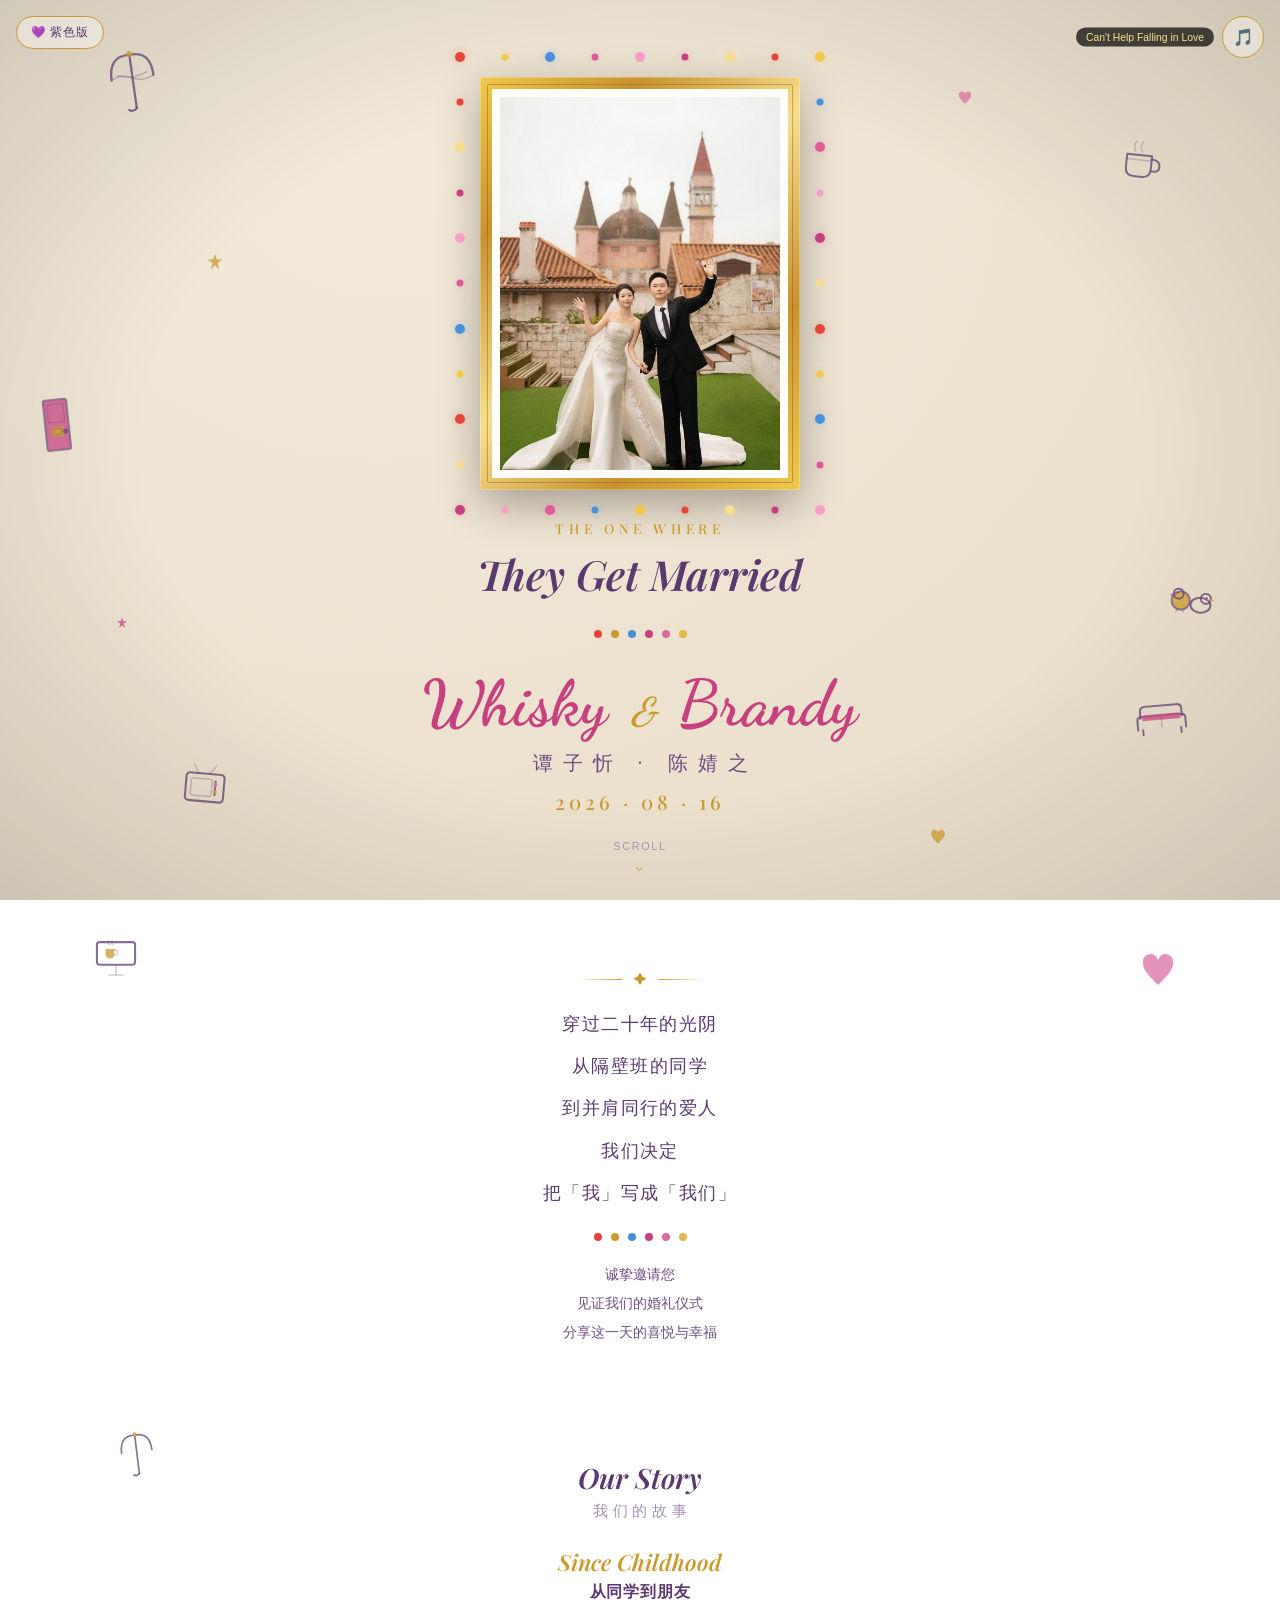
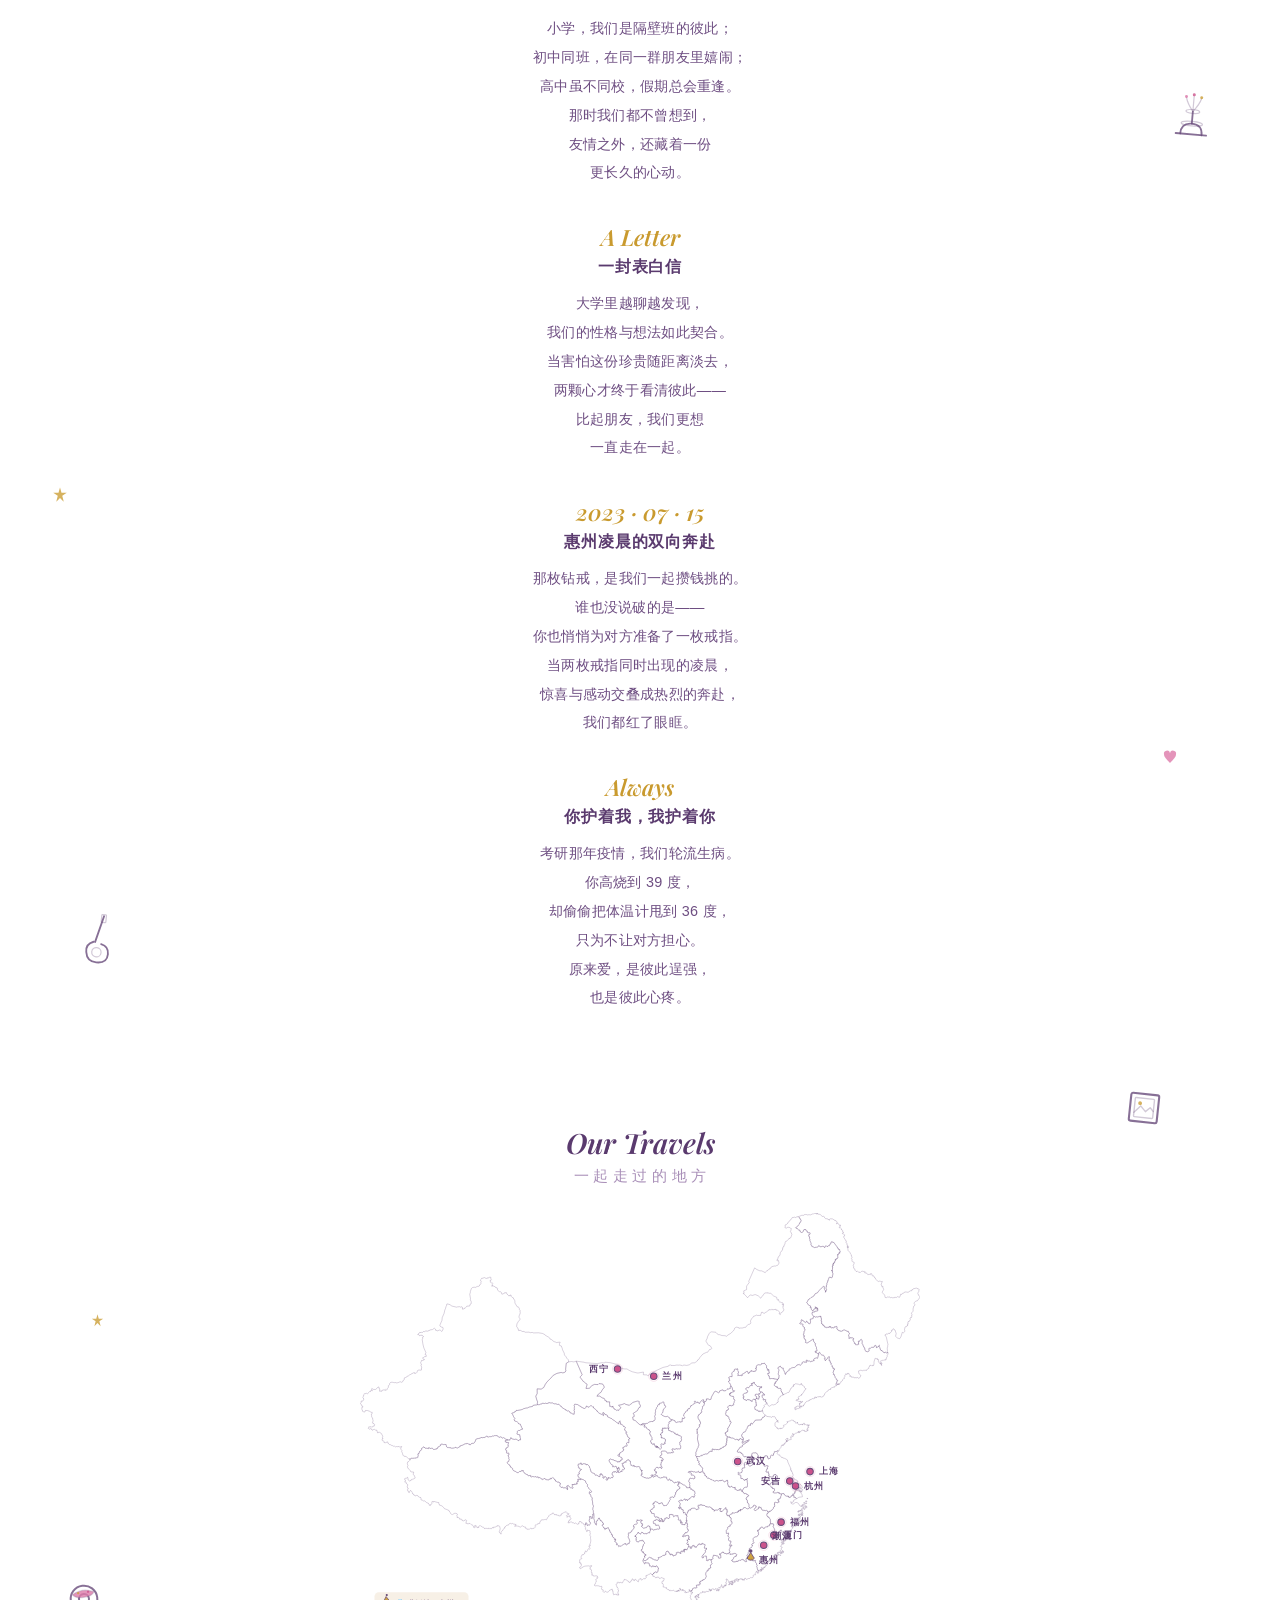
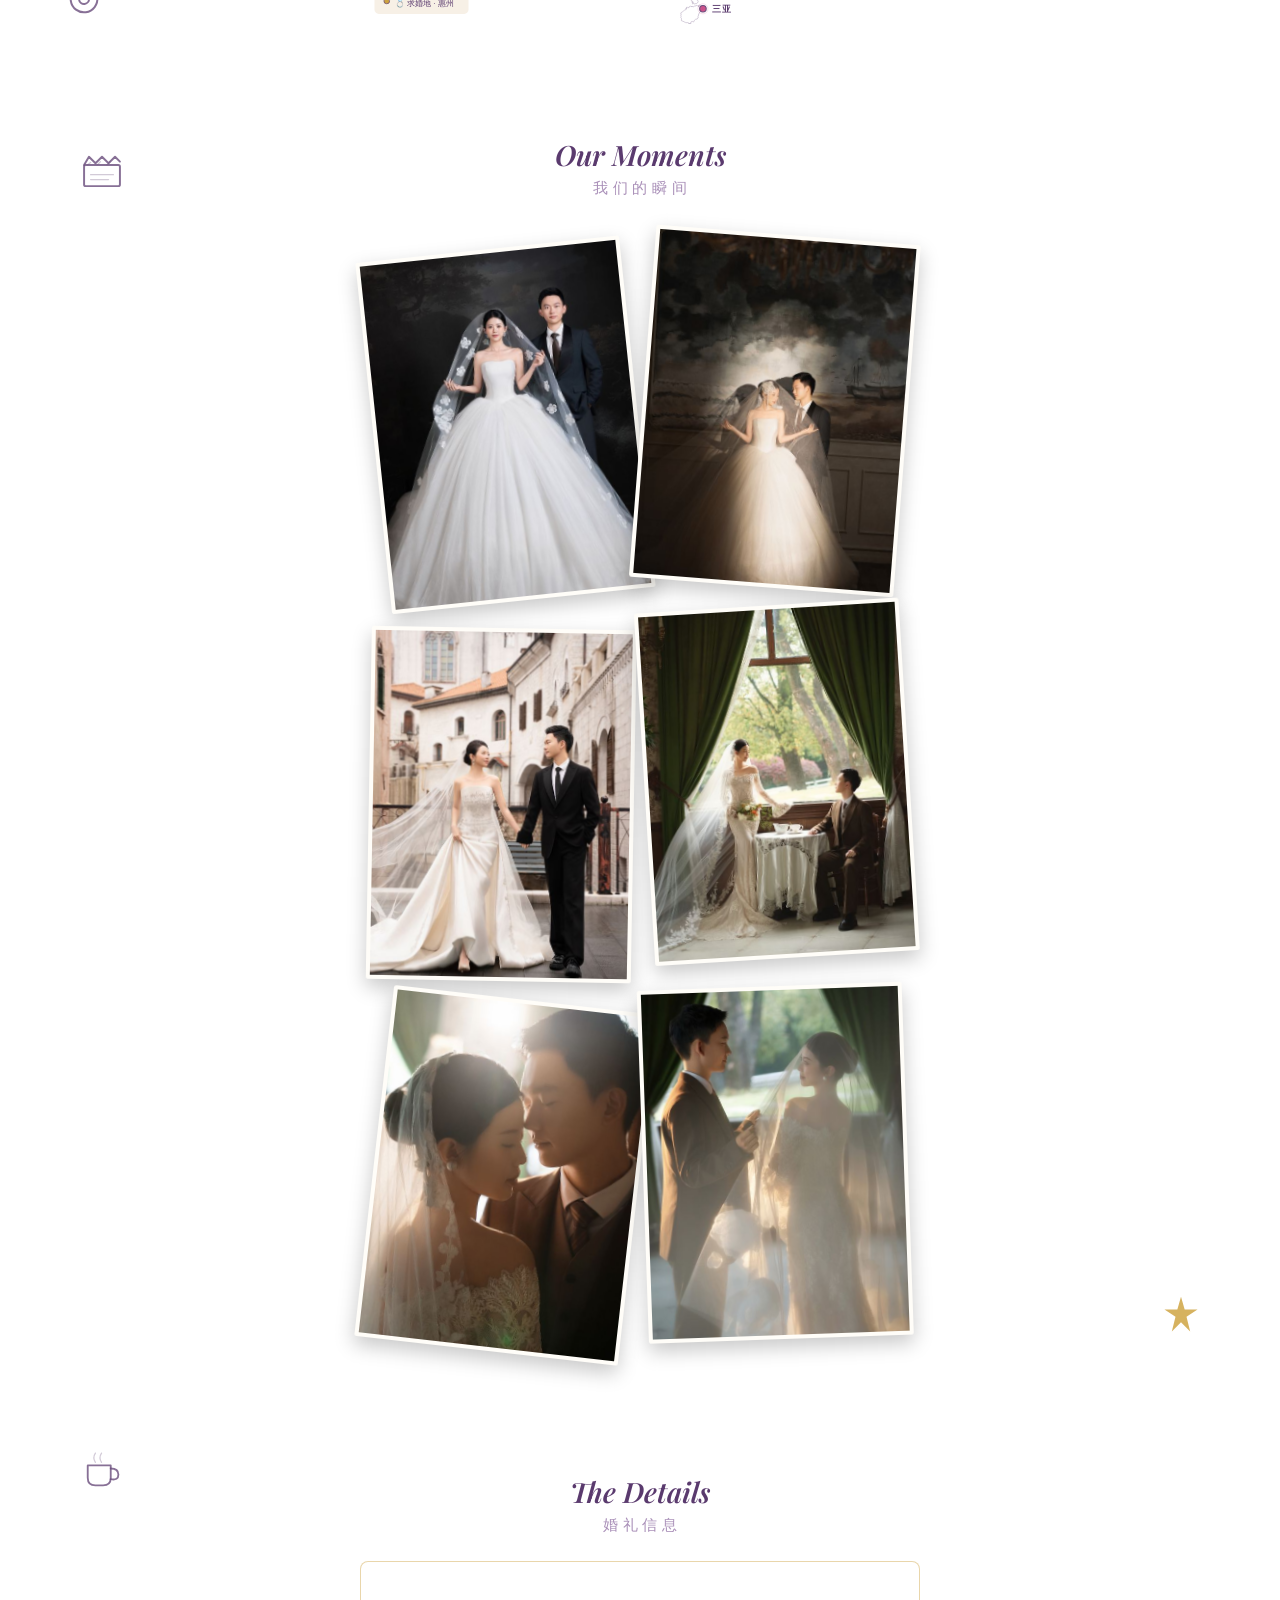
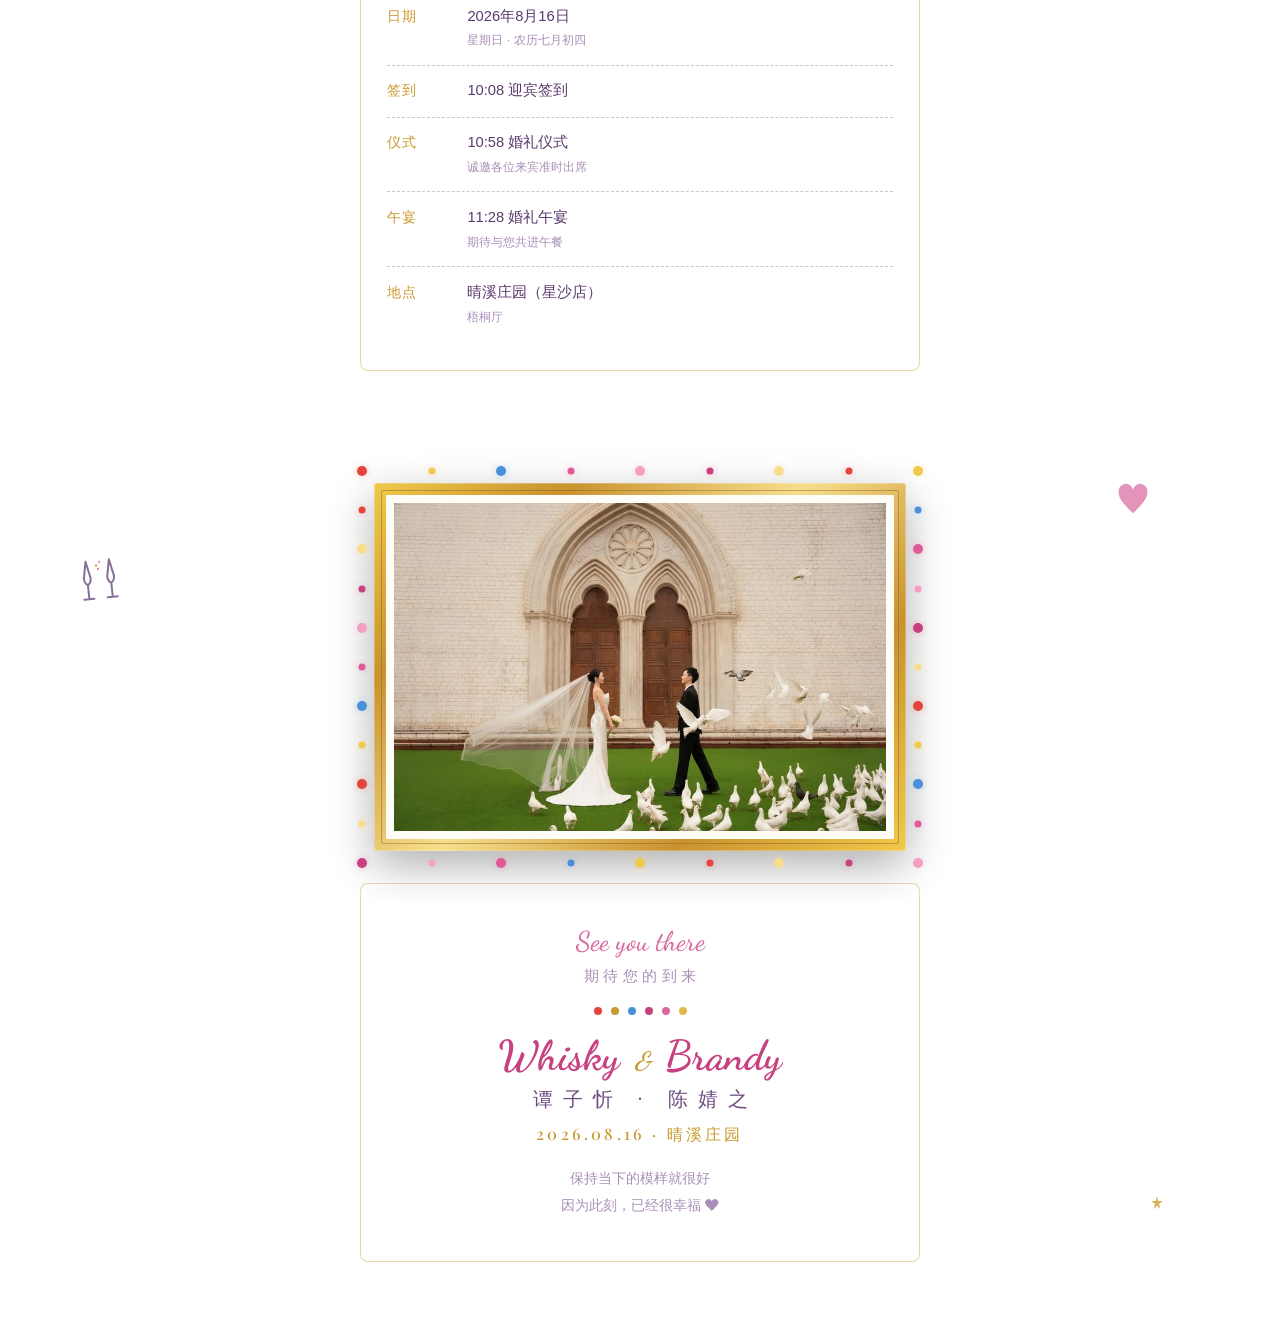
==== commit 4d92ff45: "Update cream.html" ====
--- a/cream.html
+++ b/cream.html
@@ -976,7 +976,7 @@
     <div class="section-inner reveal">
       <h3 class="section-heading">Our Travels</h3>
       <p class="section-heading-cn">一起走过的地方</p>
-      <div style="width:100%;max-width:420px;margin:0 auto;"><img src="china_cream.svg" alt="China map" style="width:100%;height:auto;display:block;"></div>
+      <div style="width:100%;max-width:620px;margin:0 auto;"><img src="china_cream.svg" alt="China map" style="width:100%;height:auto;display:block;"></div>
     </div>
   </section>
 
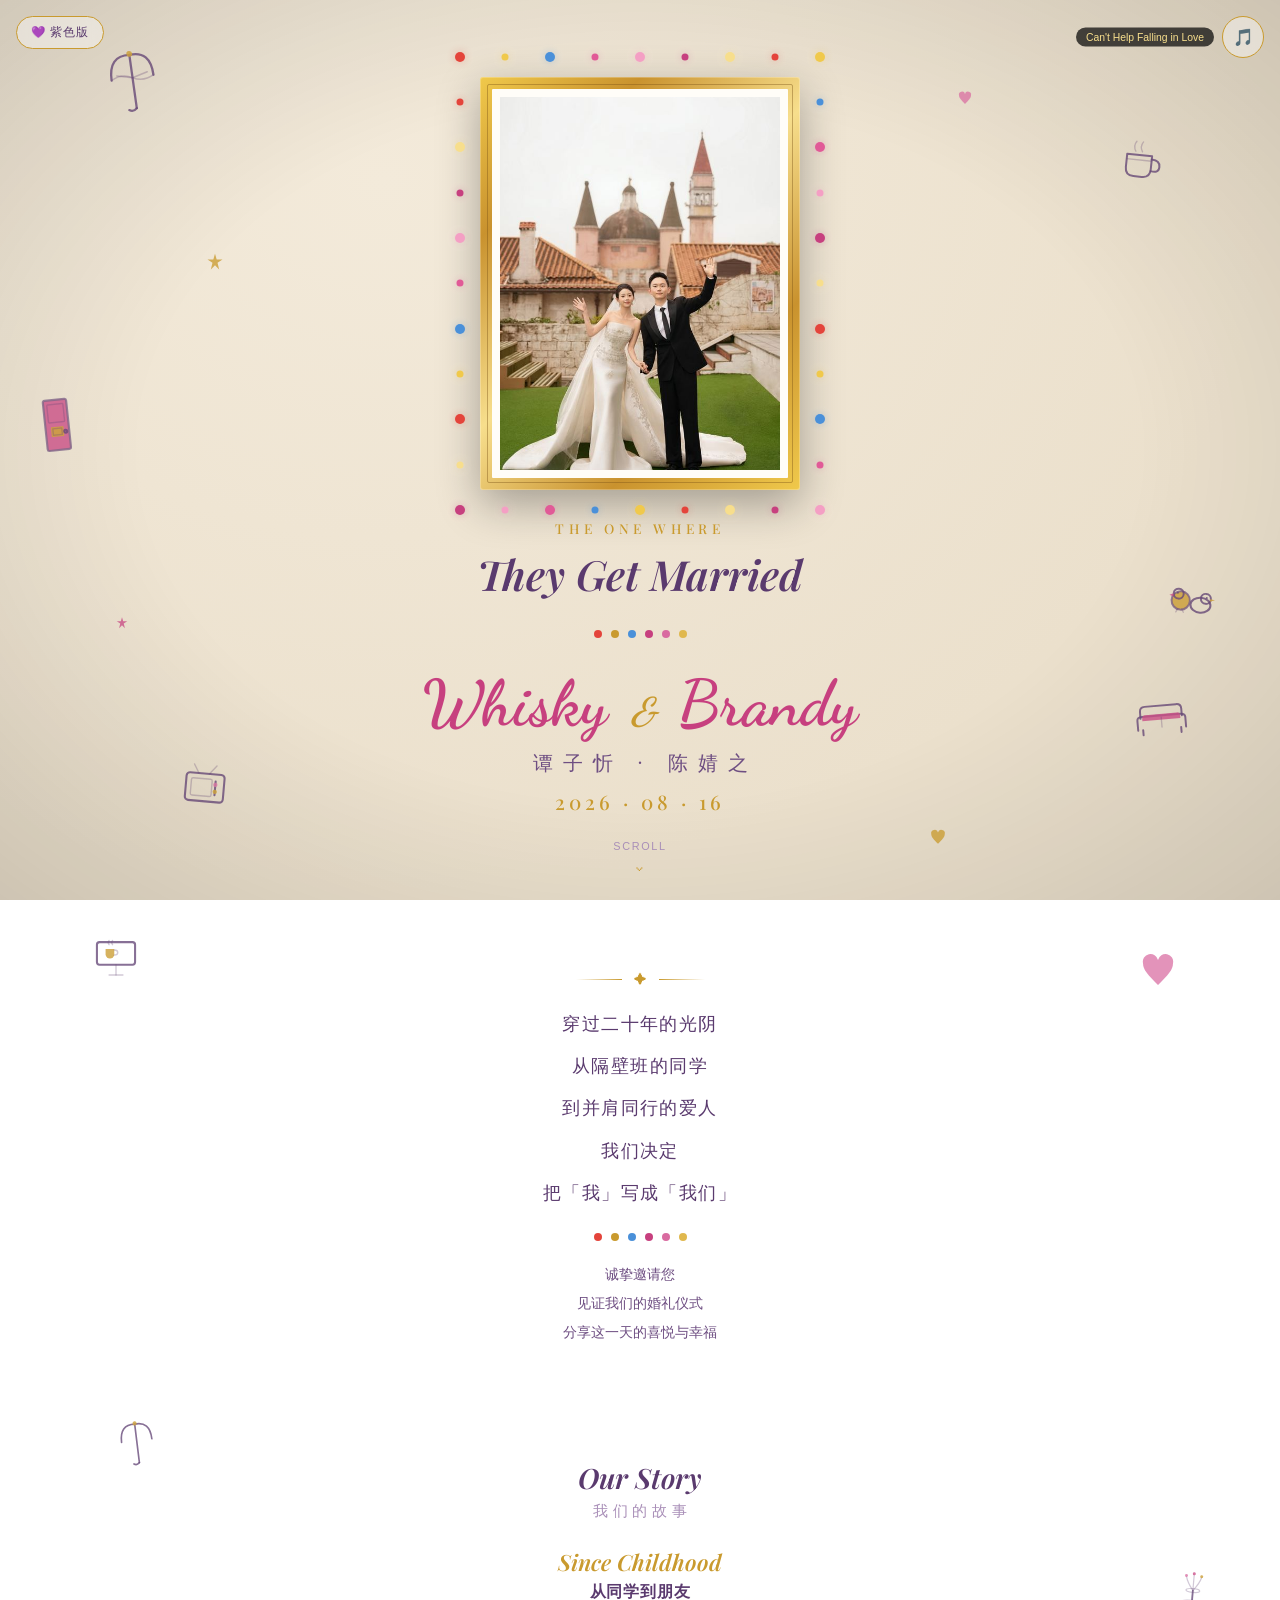
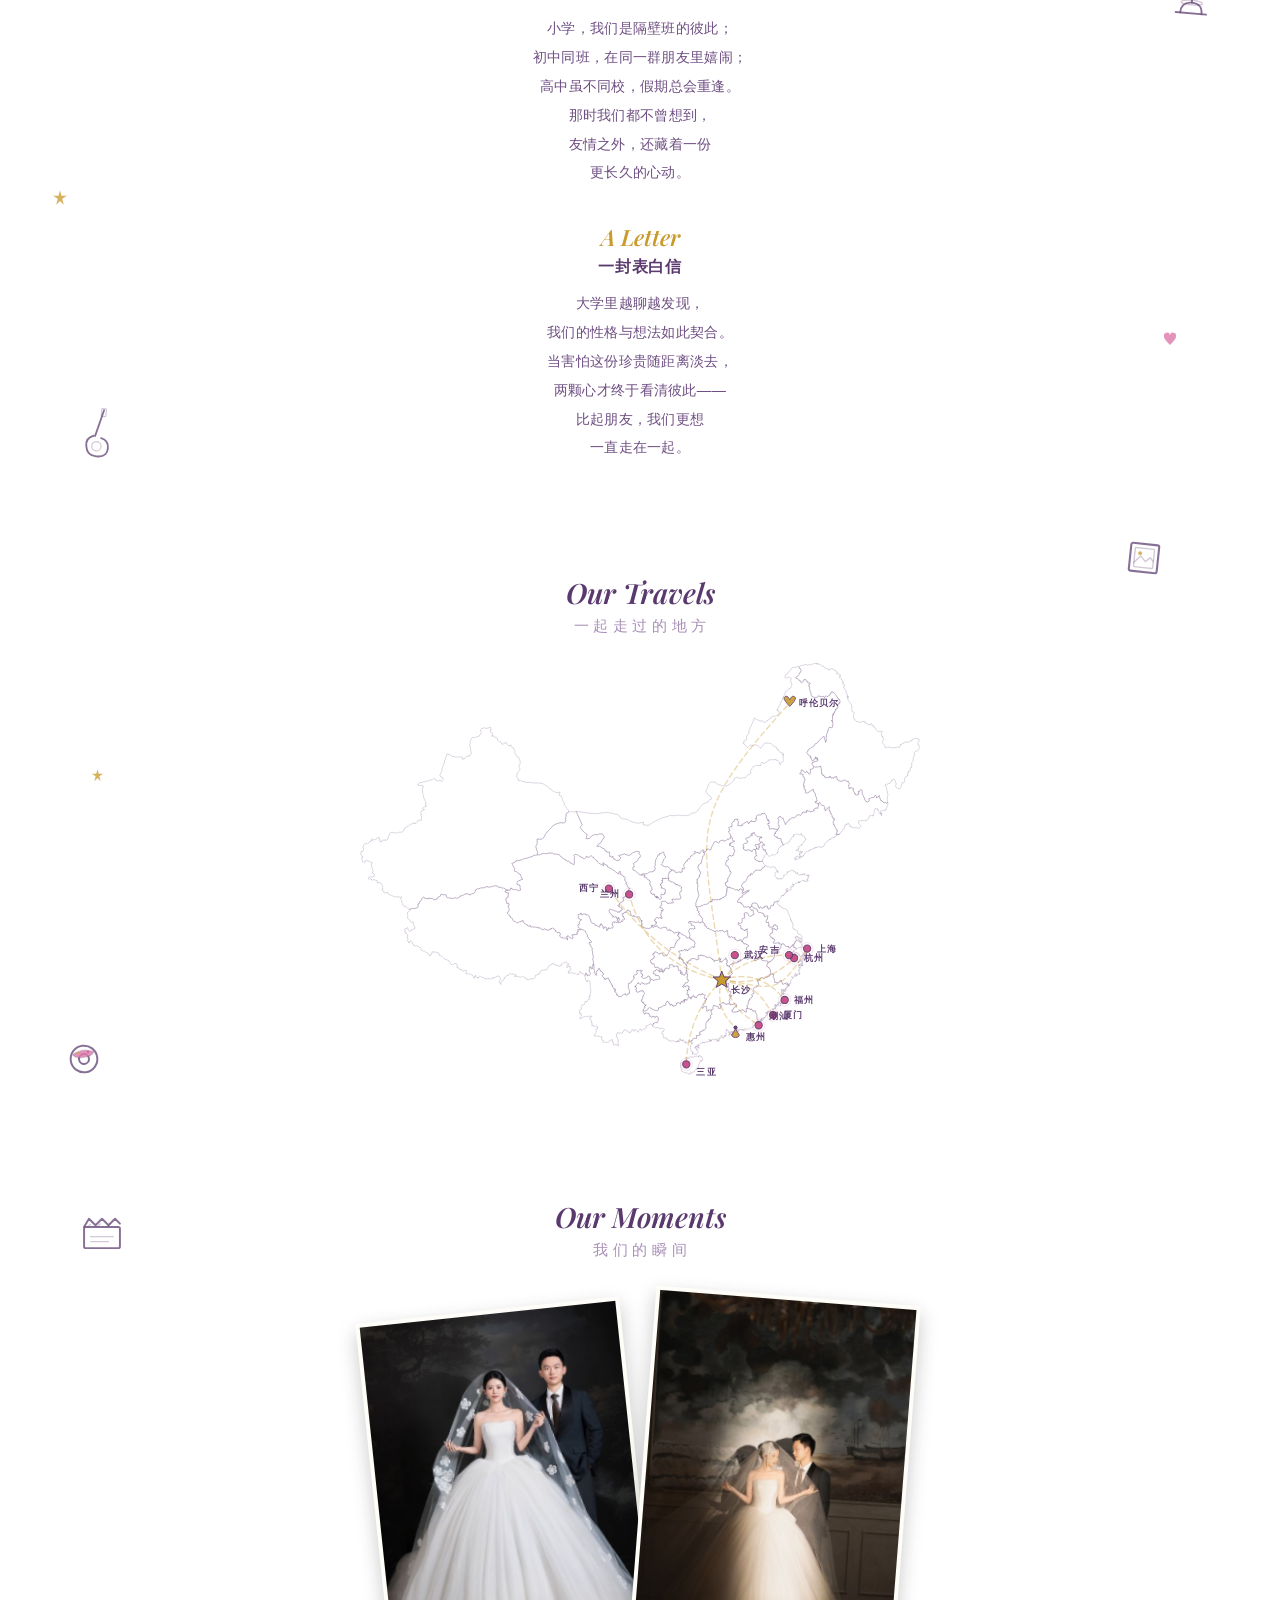
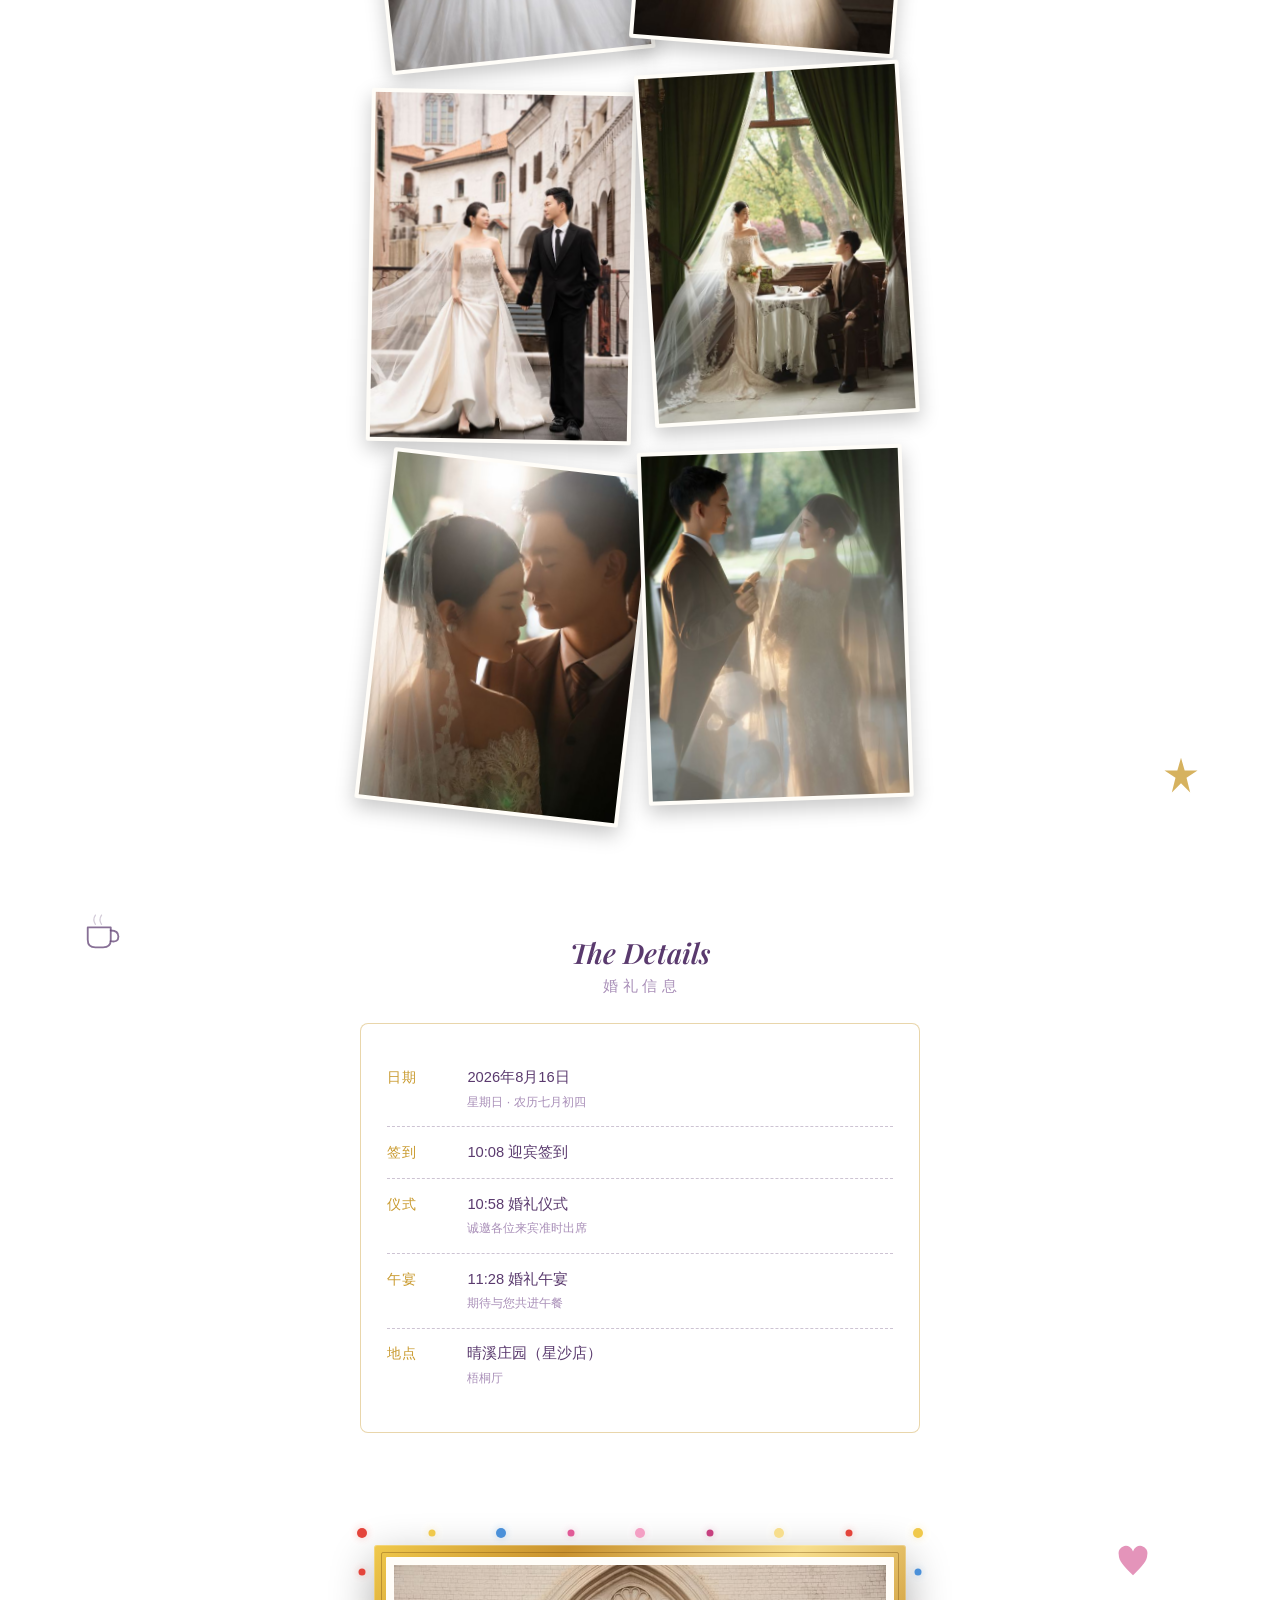
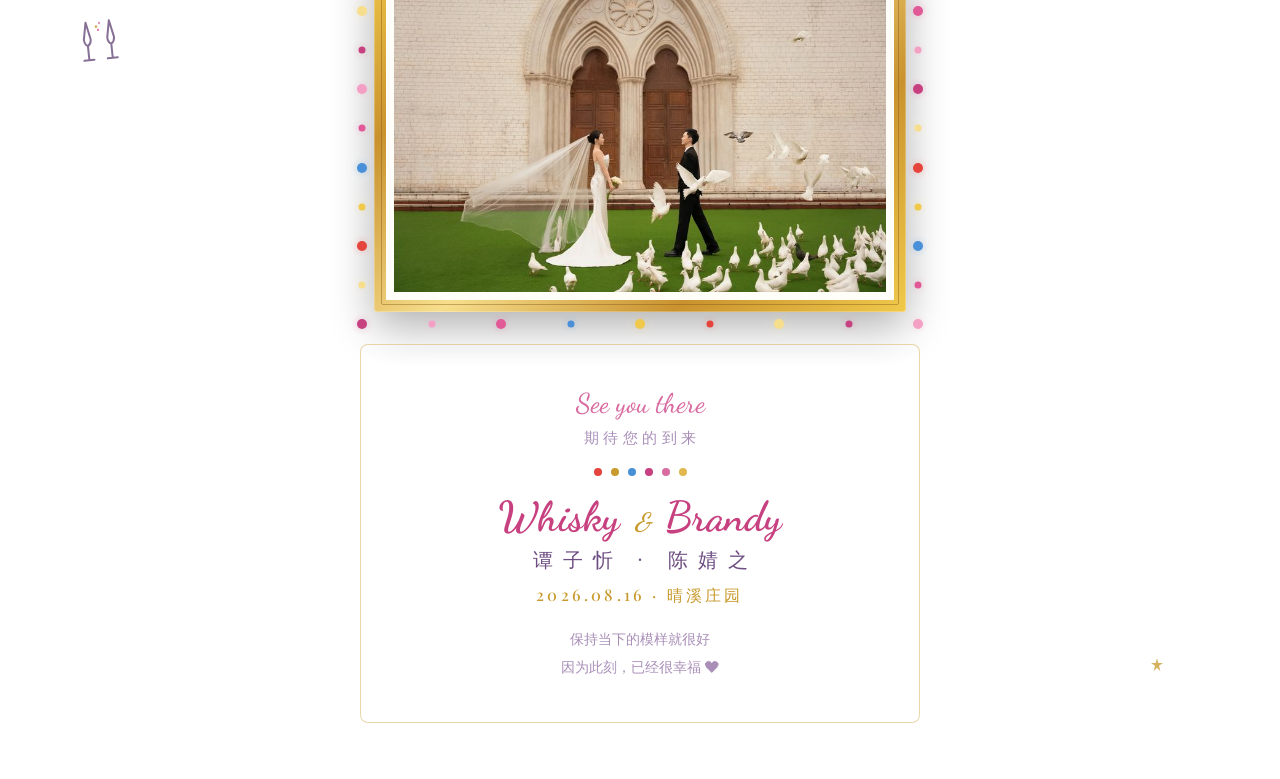
==== commit 6419d3bc: "Update cream.html" ====
--- a/cream.html
+++ b/cream.html
@@ -923,31 +923,6 @@
         </p>
       </div>
 
-      <div class="story-item">
-        <p class="story-year">2023 · 07 · 15</p>
-        <p class="story-title">惠州凌晨的双向奔赴</p>
-        <p class="story-text">
-          那枚钻戒，是我们一起攒钱挑的。<br>
-          谁也没说破的是——<br>
-          你也悄悄为对方准备了一枚戒指。<br>
-          当两枚戒指同时出现的凌晨，<br>
-          惊喜与感动交叠成热烈的奔赴，<br>
-          我们都红了眼眶。
-        </p>
-      </div>
-
-      <div class="story-item">
-        <p class="story-year">Always</p>
-        <p class="story-title">你护着我，我护着你</p>
-        <p class="story-text">
-          考研那年疫情，我们轮流生病。<br>
-          你高烧到 39 度，<br>
-          却偷偷把体温计甩到 36 度，<br>
-          只为不让对方担心。<br>
-          原来爱，是彼此逞强，<br>
-          也是彼此心疼。
-        </p>
-      </div>
     </div>
   </section>
   <!-- ==================== 我们的小事 ==================== -->
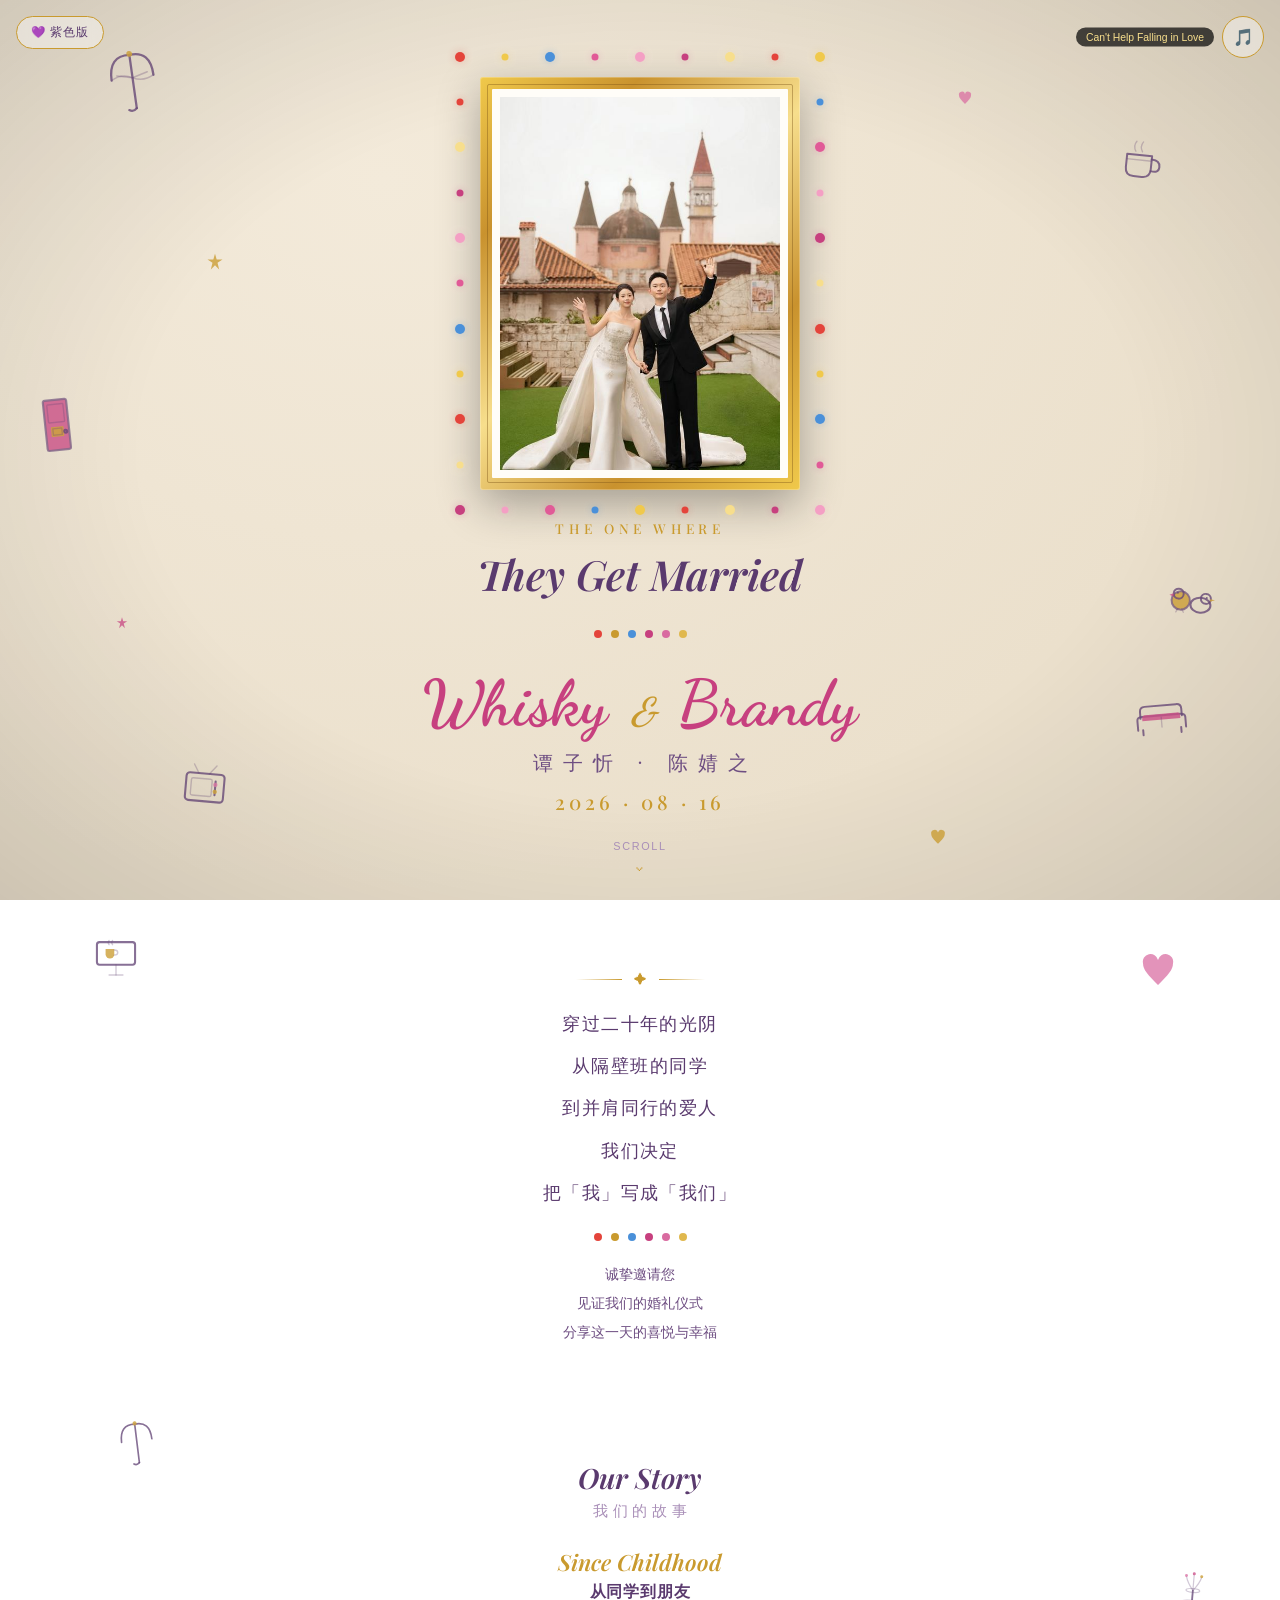
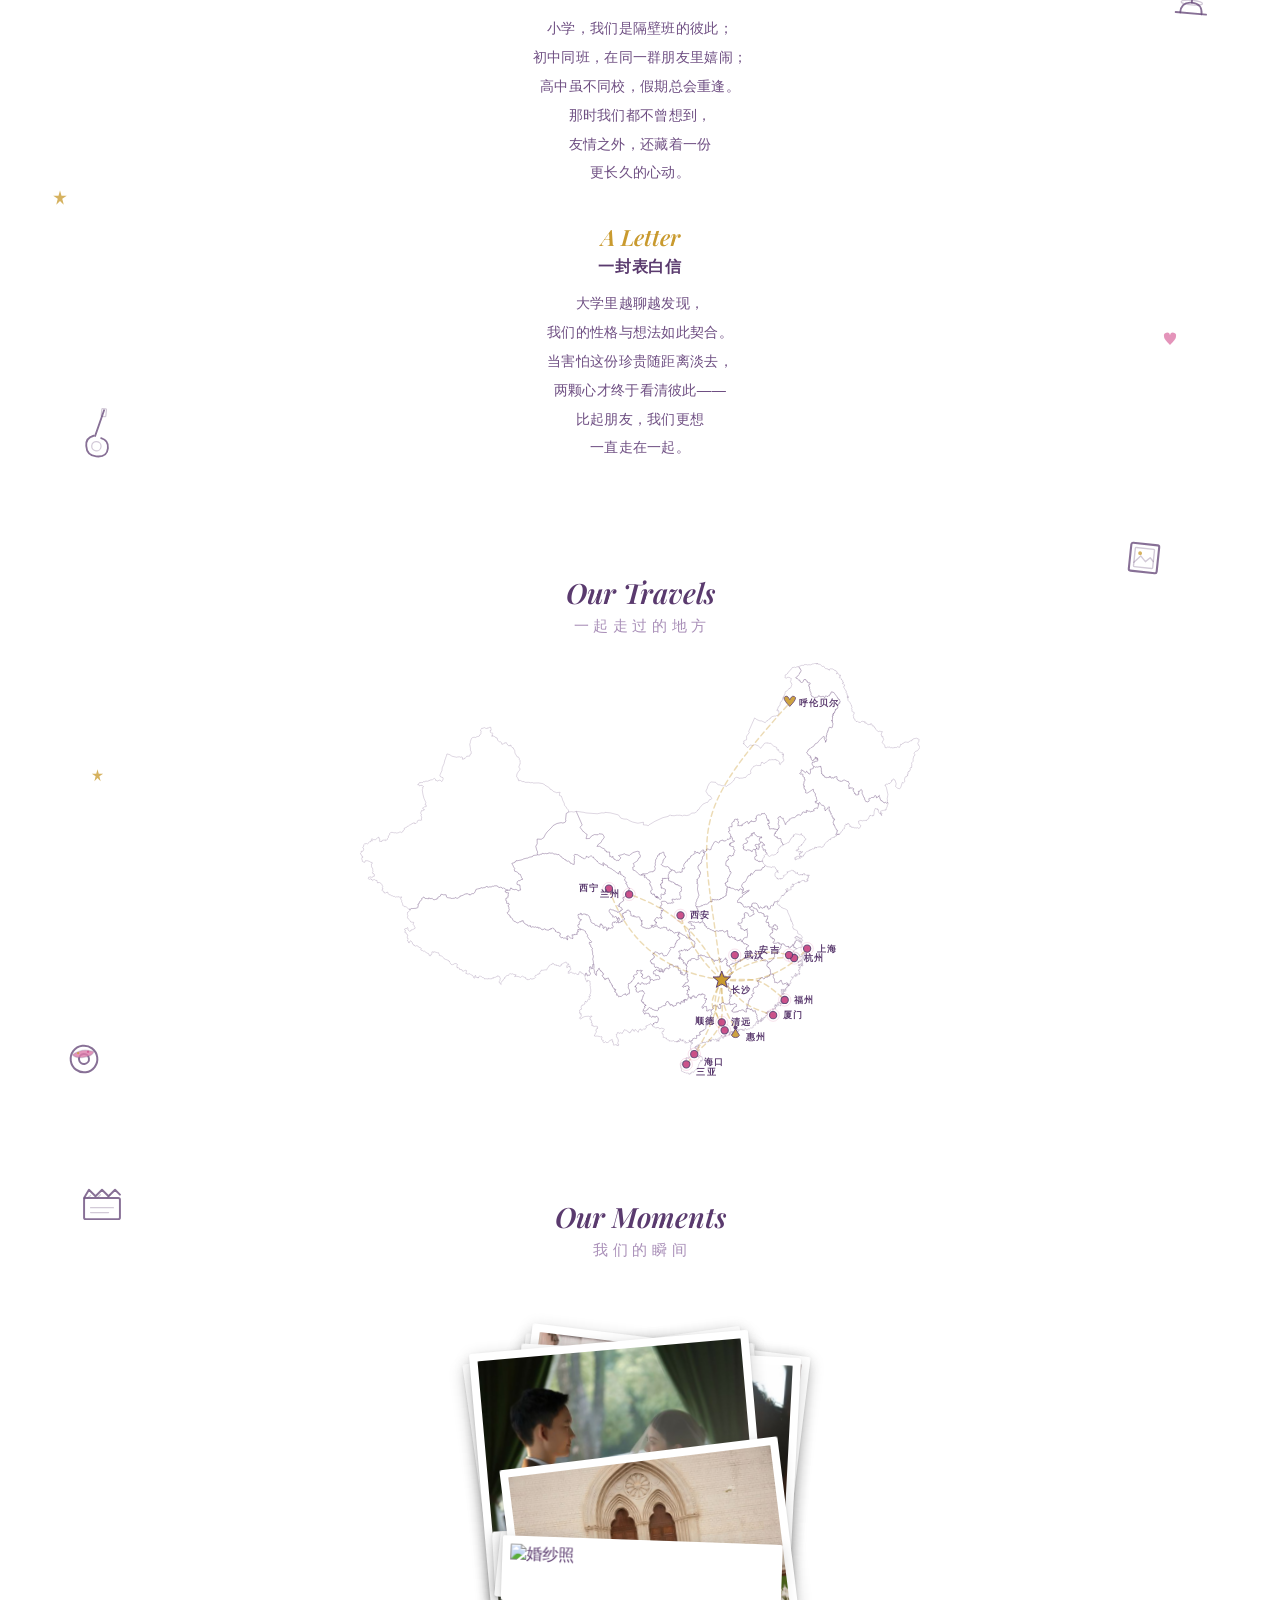
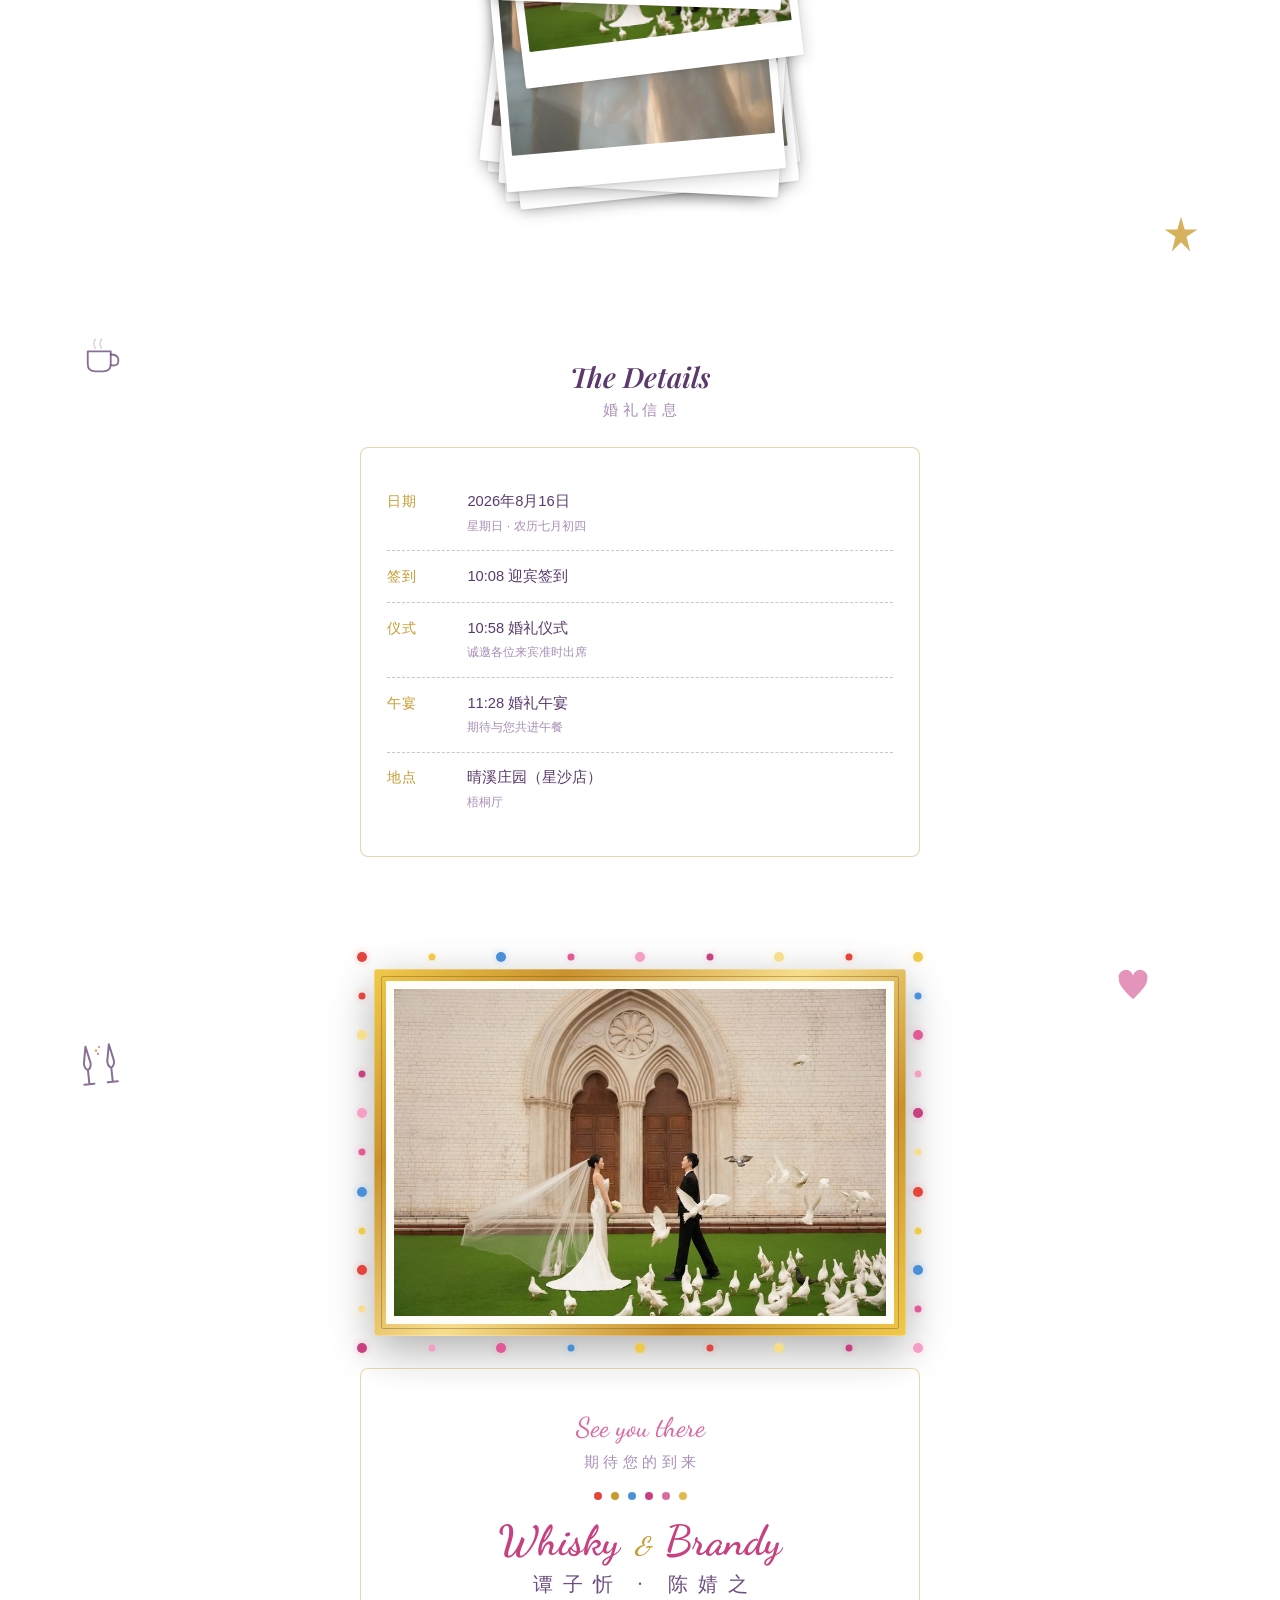
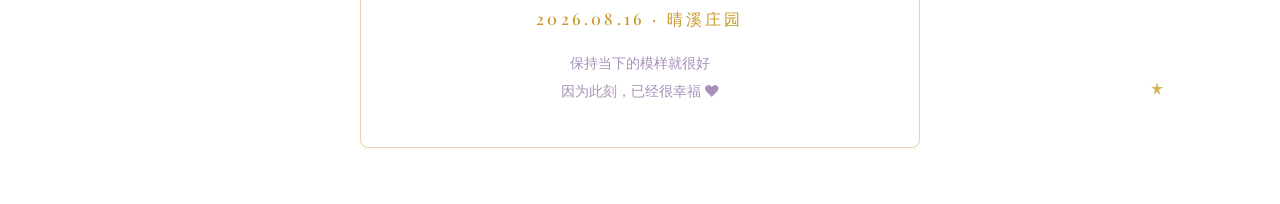
==== commit 2f7570bf: "Update cream.html" ====
--- a/cream.html
+++ b/cream.html
@@ -613,39 +613,67 @@
   color: var(--ink); line-height: 1.6;
 }
 
-/* --- 照片墙（2×3 网格，倾斜错落，松弛拍立得感） --- */
-.gallery {
-  display: grid;
-  grid-template-columns: repeat(2, 1fr);
-  gap: 24px 18px;
-  padding: 14px 6px;
-}
-.gallery .photo {
-  aspect-ratio: 3 / 4;
-  border: 4px solid var(--frame-mat);
-  border-radius: 3px;
-  box-shadow: 0 8px 20px rgba(0, 0, 0, 0.22);
-  transition: transform var(--transition), box-shadow var(--transition);
+/* --- 照片书（堆叠书本风格 · Stacked Photo Book） --- */
+.stacked-book {
+  position: relative;
+  width: 100%;
+  max-width: 360px;
+  margin: 0 auto;
+  min-height: 480px;
+  display: flex;
+  align-items: center;
+  justify-content: center;
+}
+.stacked-book .book-photo {
+  position: absolute;
+  width: 72%;
+  max-width: 260px;
+  background: #fff;
+  padding: 7px 7px 32px 7px;
+  border-radius: 2px;
+  box-shadow: 0 4px 16px rgba(0,0,0,0.18), 0 1px 3px rgba(0,0,0,0.10);
+  transition: transform 0.45s cubic-bezier(0.25,0.46,0.45,0.94),
+              box-shadow 0.45s ease;
+  cursor: pointer;
   will-change: transform;
 }
-/* 每张不同的倾斜 + 上下左右错落（大幅随机，无规律） */
-.gallery .photo:nth-child(1) { transform: rotate(-6deg) translate(6px, 10px); }
-.gallery .photo:nth-child(2) { transform: rotate(4.5deg) translate(-7px, -4px); }
-.gallery .photo:nth-child(3) { transform: rotate(1deg) translate(3px, 12px); }
-.gallery .photo:nth-child(4) { transform: rotate(-3.5deg) translate(-4px, -11px); }
-.gallery .photo:nth-child(5) { transform: rotate(6.5deg) translate(8px, 5px); }
-.gallery .photo:nth-child(6) { transform: rotate(-2deg) translate(-6px, -7px); }
-/* 悬停扶正、微微放大 */
-.gallery .photo:hover {
-  transform: rotate(0deg) translateY(0) scale(1.04);
-  box-shadow: 0 12px 28px rgba(0, 0, 0, 0.3);
-  z-index: 3;
-}
-.gallery .full { grid-column: 1 / -1; aspect-ratio: 3 / 2; }
-/* 横跨整行 + 保持原比例（不裁剪） */
-.gallery .full-natural { grid-column: 1 / -1; }
-.gallery .full-natural { aspect-ratio: auto; }
-.gallery .full-natural img { aspect-ratio: auto; height: auto; }
+.stacked-book .book-photo img {
+  display: block;
+  width: 100%;
+  height: auto;
+  border-radius: 1px;
+}
+/* Each photo gets a unique rotation & offset — casually stacked pile */
+.stacked-book .book-photo:nth-child(1)  { transform: rotate(-8deg) translate(-8px, -4px); z-index: 1; }
+.stacked-book .book-photo:nth-child(2)  { transform: rotate(5deg) translate(6px, -2px); z-index: 2; }
+.stacked-book .book-photo:nth-child(3)  { transform: rotate(-4deg) translate(-10px, 6px); z-index: 3; }
+.stacked-book .book-photo:nth-child(4)  { transform: rotate(7deg) translate(4px, -8px); z-index: 4; }
+.stacked-book .book-photo:nth-child(5)  { transform: rotate(-6deg) translate(-4px, 10px); z-index: 5; }
+.stacked-book .book-photo:nth-child(6)  { transform: rotate(3deg) translate(10px, 4px); z-index: 6; }
+.stacked-book .book-photo:nth-child(7)  { transform: rotate(-5deg) translate(-12px, -6px); z-index: 7; }
+.stacked-book .book-photo:nth-child(8)  { transform: rotate(8deg) translate(8px, 8px); z-index: 8; }
+.stacked-book .book-photo:nth-child(9)  { transform: rotate(-3deg) translate(-6px, -10px); z-index: 9; }
+.stacked-book .book-photo:nth-child(10) { transform: rotate(6deg) translate(-2px, 12px); z-index: 10; }
+.stacked-book .book-photo:nth-child(11) { transform: rotate(-7deg) translate(12px, -2px); z-index: 11; }
+.stacked-book .book-photo:nth-child(12) { transform: rotate(2deg) translate(2px, 6px); z-index: 12; }
+
+/* Hover: photo rises to top, straightened */
+.stacked-book .book-photo:hover {
+  transform: rotate(0deg) translate(0, -8px) scale(1.06) !important;
+  box-shadow: 0 16px 36px rgba(0,0,0,0.28), 0 2px 6px rgba(0,0,0,0.12);
+  z-index: 99 !important;
+}
+
+@media (min-width: 768px) {
+  .stacked-book {
+    max-width: 440px;
+    min-height: 560px;
+  }
+  .stacked-book .book-photo {
+    max-width: 280px;
+    padding: 8px 8px 36px 8px;
+  }
+}
 
 /* --- 结尾金相框大图（保持原比例，宽度与下方 block 一致） --- */
 .closing-frame {
@@ -975,13 +1003,19 @@
     <div class="section-inner reveal">
       <h3 class="section-heading">Our Moments</h3>
       <p class="section-heading-cn">我们的瞬间</p>
-      <div class="gallery">
-        <div class="photo"><img src="photos/微信图片_20260705154405_16567_7.jpg" alt="婚纱照" loading="lazy"></div>
-        <div class="photo"><img src="photos/微信图片_20260705154409_16568_7.jpg" alt="婚纱照" loading="lazy"></div>
-        <div class="photo"><img src="photos/微信图片_20260705154105_16560_7.jpg" alt="婚纱照" loading="lazy"></div>
-        <div class="photo"><img src="photos/微信图片_20260705153856_16541_7.jpg" alt="婚纱照" loading="lazy"></div>
-        <div class="photo"><img src="photos/微信图片_20260705153900_16542_7.jpg" alt="婚纱照" loading="lazy"></div>
-        <div class="photo"><img src="photos/微信图片_20260705154031_16553_7.jpg" alt="婚纱照" loading="lazy"></div>
+      <div class="stacked-book">
+        <div class="book-photo"><img src="photos/微信图片_20260705154415_16570_7.jpg" alt="婚纱照" loading="lazy"></div>
+        <div class="book-photo"><img src="photos/微信图片_20260705154405_16567_7.jpg" alt="婚纱照" loading="lazy"></div>
+        <div class="book-photo"><img src="photos/微信图片_20260705154409_16568_7.jpg" alt="婚纱照" loading="lazy"></div>
+        <div class="book-photo"><img src="photos/微信图片_20260705154105_16560_7.jpg" alt="婚纱照" loading="lazy"></div>
+        <div class="book-photo"><img src="photos/微信图片_20260705153856_16541_7.jpg" alt="婚纱照" loading="lazy"></div>
+        <div class="book-photo"><img src="photos/微信图片_20260705153900_16542_7.jpg" alt="婚纱照" loading="lazy"></div>
+        <div class="book-photo"><img src="photos/微信图片_20260705154031_16553_7.jpg" alt="婚纱照" loading="lazy"></div>
+        <div class="book-photo"><img src="photos/微信图片_20260705154035_16555_7.jpg" alt="婚纱照" loading="lazy"></div>
+        <div class="book-photo"><img src="photos/微信图片_20260705154046_16557_7.jpg" alt="婚纱照" loading="lazy"></div>
+        <div class="book-photo"><img src="photos/微信图片_20260705154056_16558_7.jpg" alt="婚纱照" loading="lazy"></div>
+        <div class="book-photo"><img src="photos/微信图片_20260705154353_16562_7.jpg" alt="婚纱照" loading="lazy"></div>
+        <div class="book-photo"><img src="photos/微信图片_20260705154424_16573_7.jpg" alt="婚纱照" loading="lazy"></div>
       </div>
     </div>
   </section>
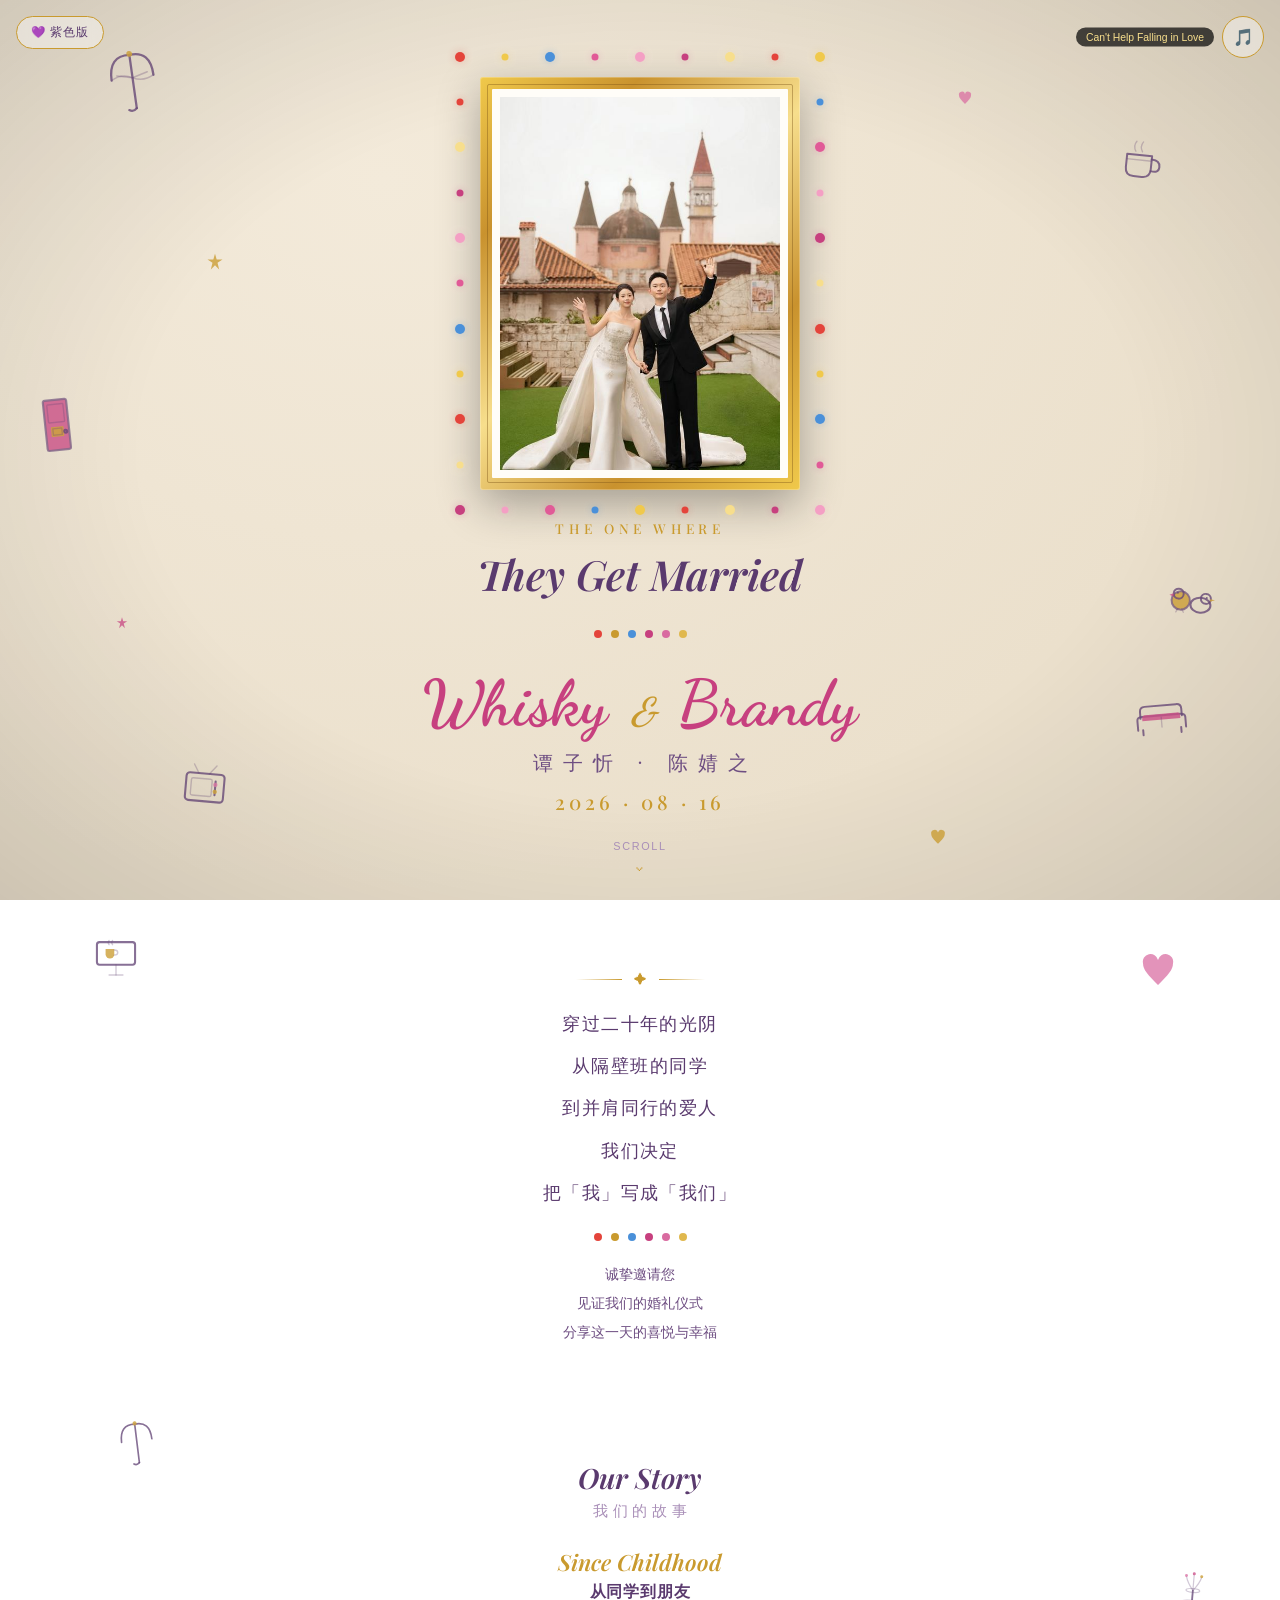
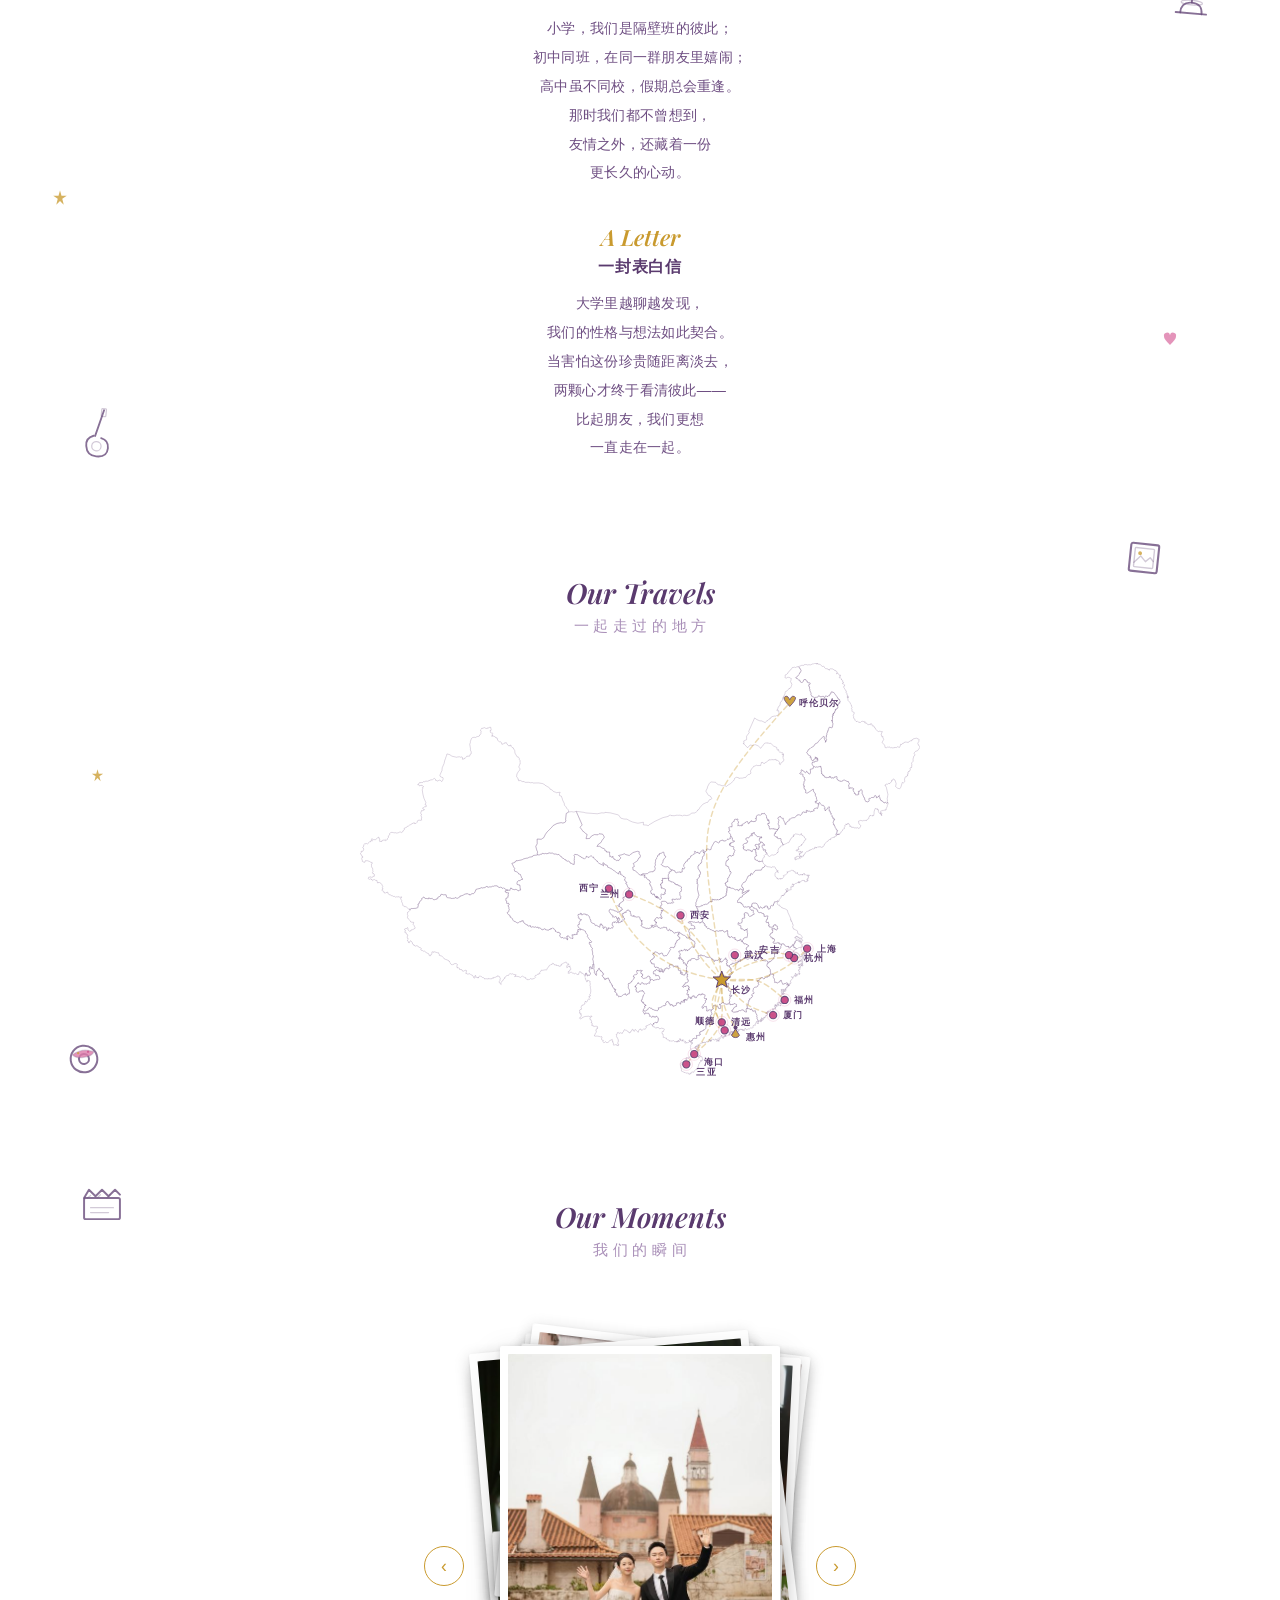
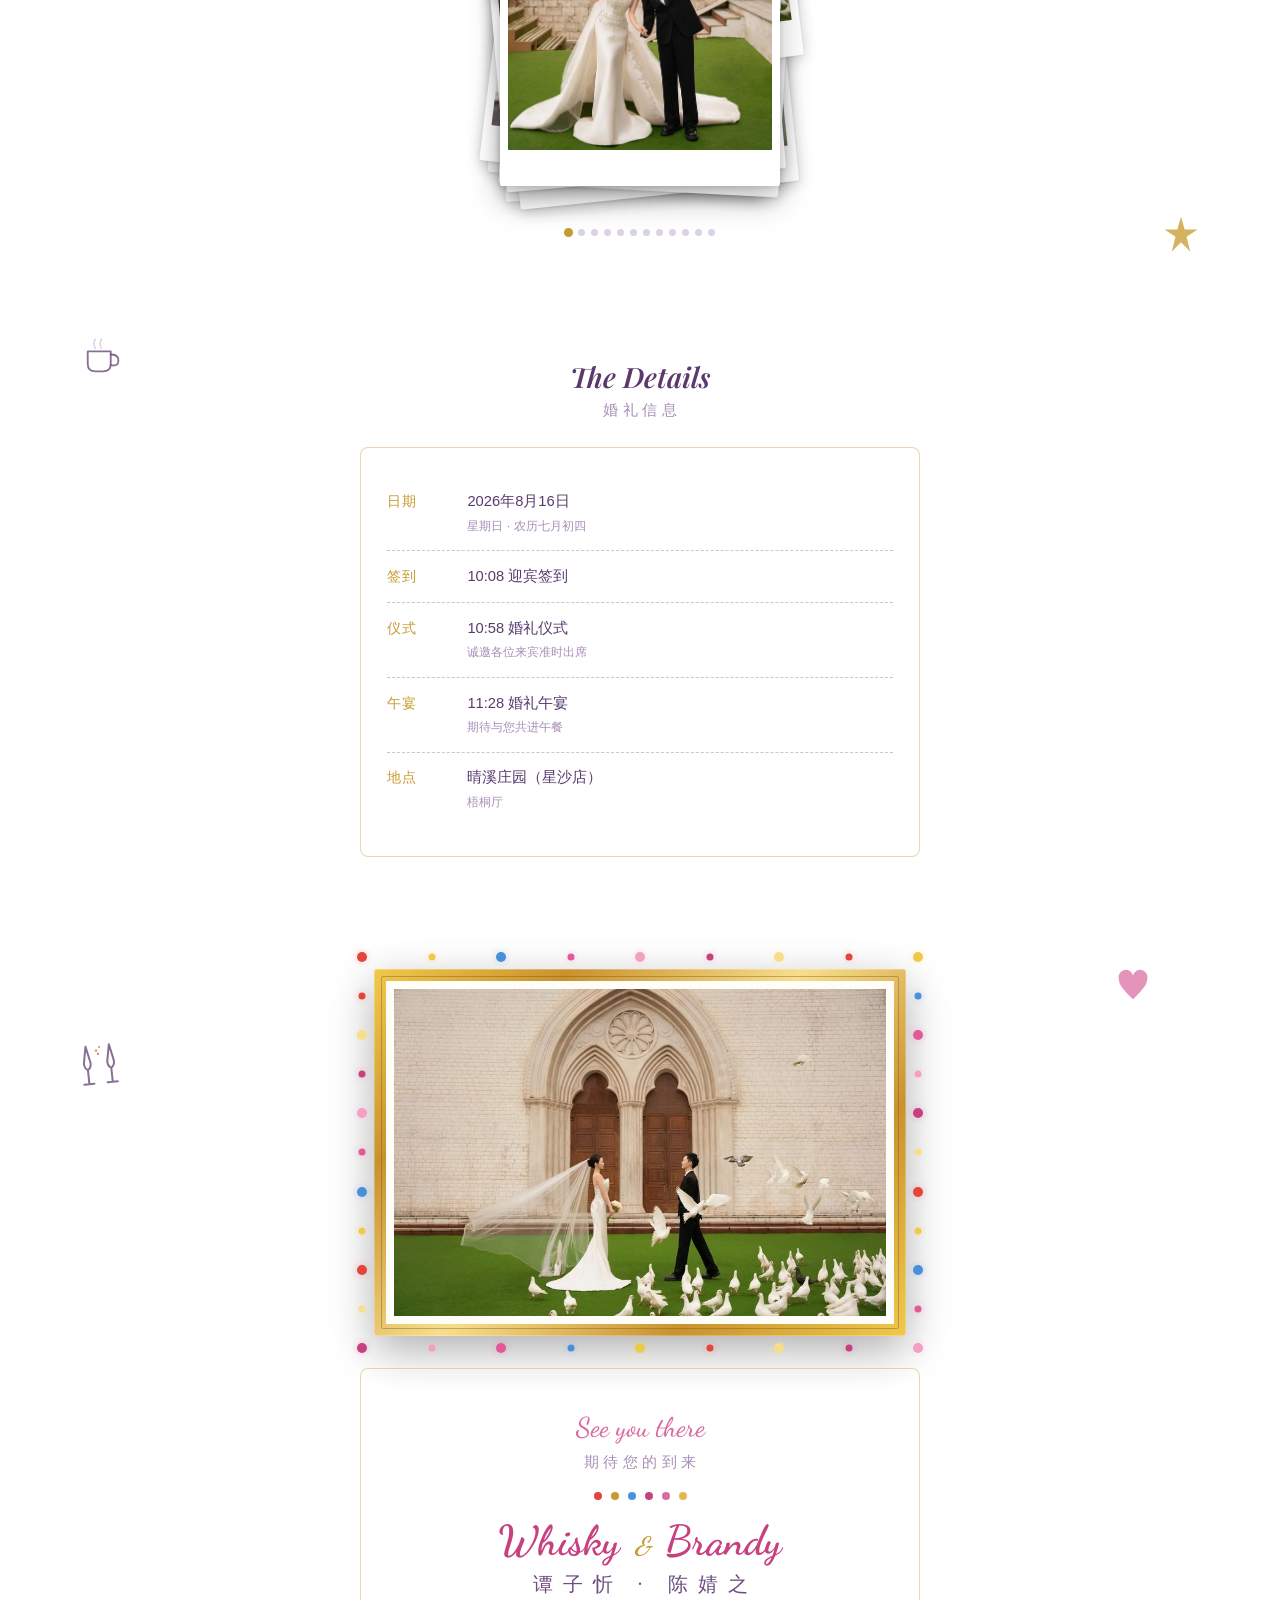
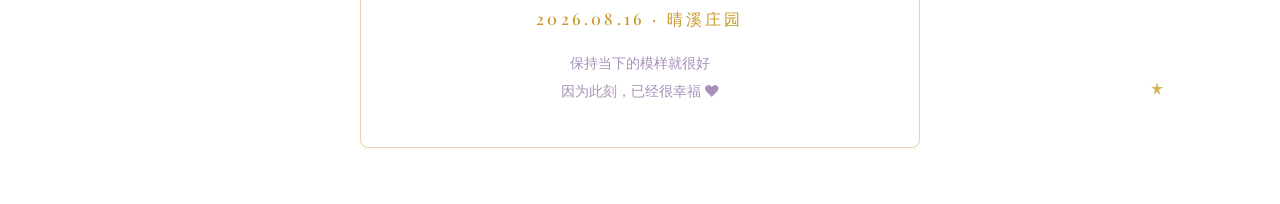
==== commit 0ffc3ba7: "Update cream.html" ====
--- a/cream.html
+++ b/cream.html
@@ -657,11 +657,68 @@
 .stacked-book .book-photo:nth-child(11) { transform: rotate(-7deg) translate(12px, -2px); z-index: 11; }
 .stacked-book .book-photo:nth-child(12) { transform: rotate(2deg) translate(2px, 6px); z-index: 12; }
 
-/* Hover: photo rises to top, straightened */
-.stacked-book .book-photo:hover {
+/* Current photo: on top, straight, fully visible */
+.stacked-book .book-photo.current {
+  transform: rotate(0deg) translate(0, 0) !important;
+  box-shadow: 0 14px 32px rgba(0,0,0,0.26), 0 2px 6px rgba(0,0,0,0.12);
+  z-index: 99 !important;
+}
+
+/* Hover only works on non-current photos */
+.stacked-book .book-photo:not(.current):hover {
   transform: rotate(0deg) translate(0, -8px) scale(1.06) !important;
-  box-shadow: 0 16px 36px rgba(0,0,0,0.28), 0 2px 6px rgba(0,0,0,0.12);
-  z-index: 99 !important;
+  box-shadow: 0 16px 36px rgba(0,0,0,0.28);
+  z-index: 98 !important;
+}
+
+/* Navigation buttons */
+.book-nav {
+  position: absolute;
+  top: 50%;
+  transform: translateY(-50%);
+  width: 40px; height: 40px;
+  border-radius: 50%;
+  border: 1.5px solid var(--accent-gold);
+  background: var(--panel-bg);
+  color: var(--accent-gold);
+  font-size: 1.1rem;
+  cursor: pointer;
+  z-index: 100;
+  display: flex;
+  align-items: center;
+  justify-content: center;
+  backdrop-filter: blur(6px);
+  -webkit-backdrop-filter: blur(6px);
+  transition: all 0.3s ease;
+  user-select: none;
+  -webkit-tap-highlight-color: transparent;
+}
+.book-nav:hover { background: rgba(225,90,151,0.25); transform: translateY(-50%) scale(1.1); }
+.book-nav:active { transform: translateY(-50%) scale(0.95); }
+.book-nav.prev { left: 4px; }
+.book-nav.next { right: 4px; }
+
+/* Page indicator dots */
+.book-dots {
+  position: absolute;
+  bottom: 10px;
+  left: 50%;
+  transform: translateX(-50%);
+  display: flex;
+  gap: 6px;
+  z-index: 100;
+}
+.book-dots span {
+  width: 7px; height: 7px;
+  border-radius: 50%;
+  background: var(--ink-muted);
+  transition: all 0.3s ease;
+  opacity: 0.4;
+}
+.book-dots span.active {
+  opacity: 1;
+  background: var(--accent-gold);
+  transform: scale(1.3);
 }
 
 @media (min-width: 768px) {
@@ -1218,6 +1275,81 @@
     document.addEventListener('click', doPlay, { once: false });
   }
 
+  // ==================== 照片书翻页 ====================
+  function initPhotoBook() {
+    var books = document.querySelectorAll('.stacked-book');
+    books.forEach(function (book) {
+      var photos = book.querySelectorAll('.book-photo');
+      var total = photos.length;
+      if (total === 0) return;
+
+      var currentIdx = 0;
+
+      // Set first photo as current
+      photos[0].classList.add('current');
+
+      // Build dot indicators
+      var dots = document.createElement('div');
+      dots.className = 'book-dots';
+      for (var i = 0; i < total; i++) {
+        var dot = document.createElement('span');
+        if (i === 0) dot.className = 'active';
+        dots.appendChild(dot);
+      }
+      book.appendChild(dots);
+
+      // Build prev/next buttons
+      var prevBtn = document.createElement('button');
+      prevBtn.className = 'book-nav prev';
+      prevBtn.innerHTML = '&#8249;';
+      prevBtn.setAttribute('aria-label', '上一张');
+
+      var nextBtn = document.createElement('button');
+      nextBtn.className = 'book-nav next';
+      nextBtn.innerHTML = '&#8250;';
+      nextBtn.setAttribute('aria-label', '下一张');
+
+      book.appendChild(prevBtn);
+      book.appendChild(nextBtn);
+
+      function goTo(idx) {
+        // Remove current class
+        photos[currentIdx].classList.remove('current');
+        dots.children[currentIdx].classList.remove('active');
+
+        // Update index (circular)
+        currentIdx = ((idx % total) + total) % total;
+
+        // Add current class
+        photos[currentIdx].classList.add('current');
+        dots.children[currentIdx].classList.add('active');
+      }
+
+      prevBtn.addEventListener('click', function (e) {
+        e.stopPropagation();
+        goTo(currentIdx - 1);
+      });
+
+      nextBtn.addEventListener('click', function (e) {
+        e.stopPropagation();
+        goTo(currentIdx + 1);
+      });
+
+      // Touch swipe support
+      var touchStartX = 0;
+      book.addEventListener('touchstart', function (e) {
+        touchStartX = e.touches[0].clientX;
+      }, { passive: true });
+
+      book.addEventListener('touchend', function (e) {
+        var diff = e.changedTouches[0].clientX - touchStartX;
+        if (Math.abs(diff) > 50) {
+          goTo(currentIdx + (diff > 0 ? -1 : 1));
+        }
+      });
+    });
+  }
+
   // 安全兜底：若某些内核未触发 IntersectionObserver，5秒后强制显示全部
   function revealFallback() {
     setTimeout(function () {
@@ -1231,6 +1363,7 @@
   function init() {
     buildDotRing();
     initReveal();
+    initPhotoBook();
     revealFallback();
     setTimeout(initMusic, 400);
   }
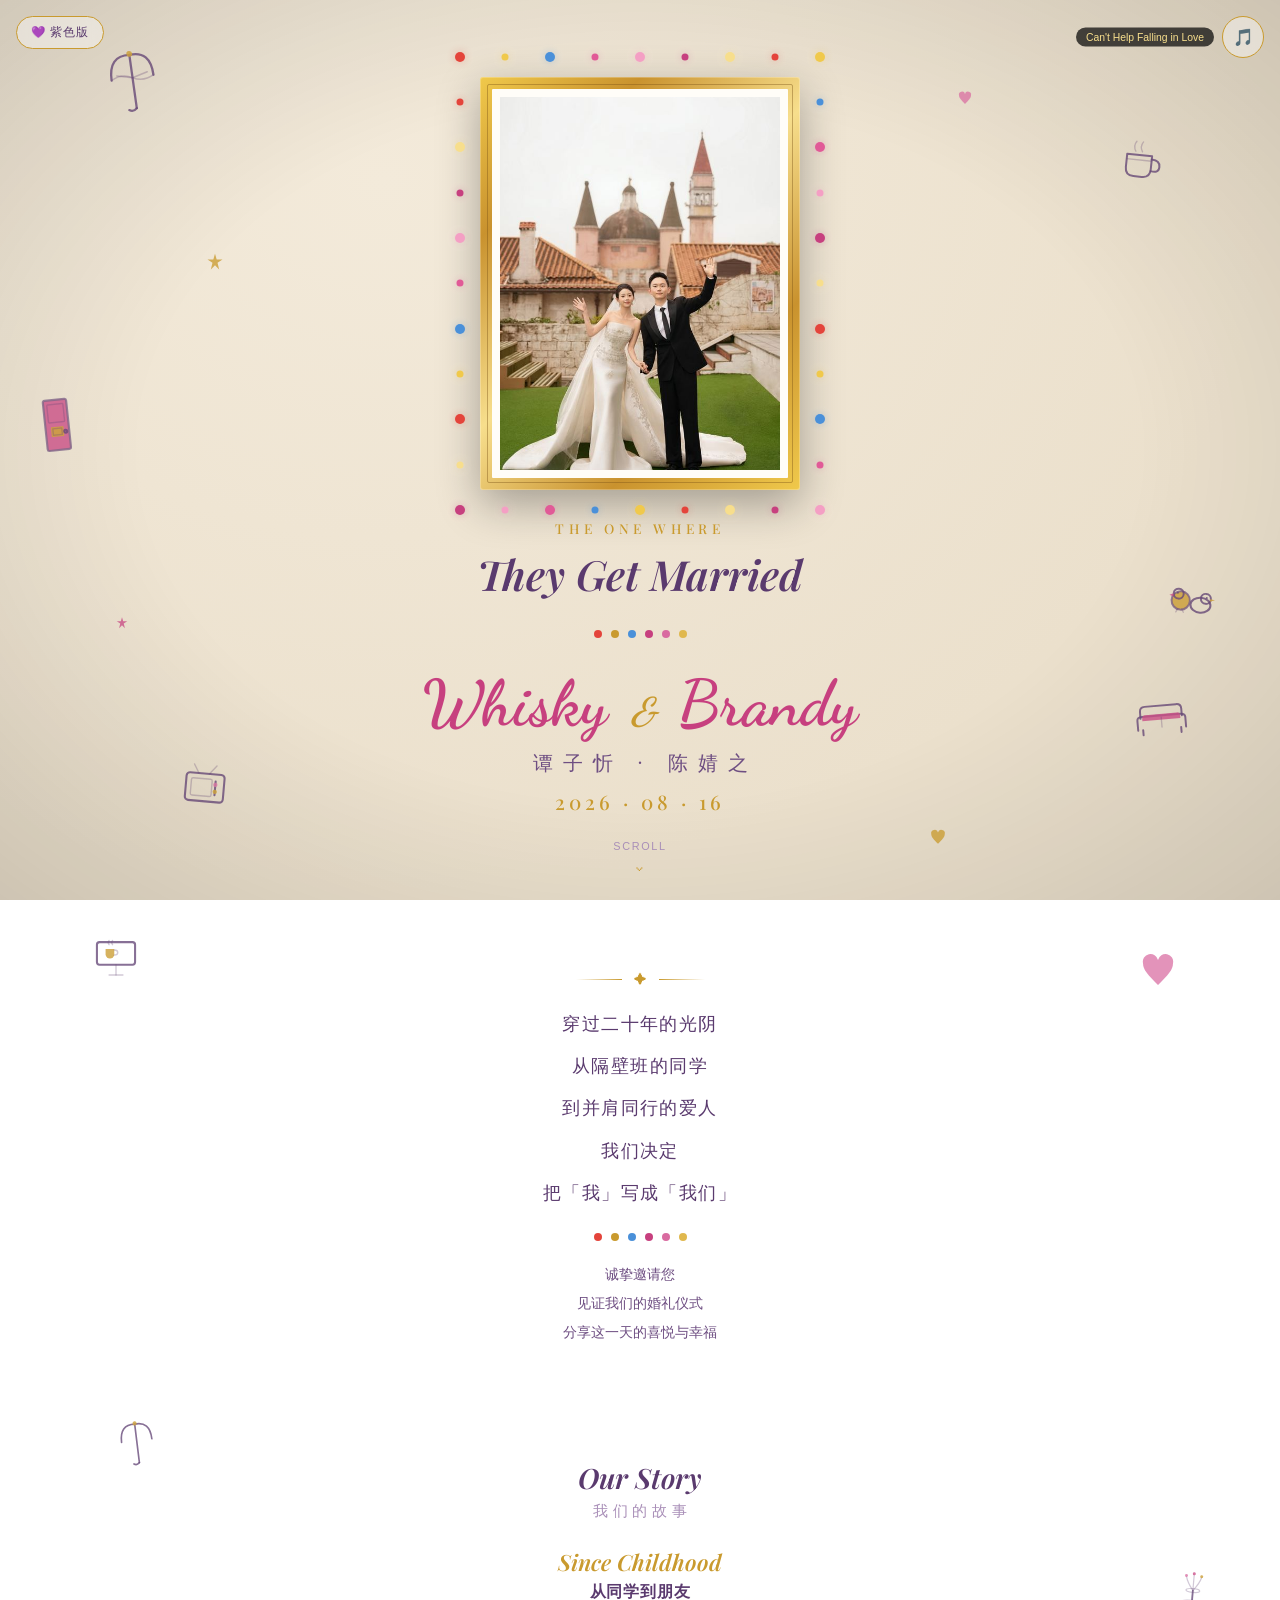
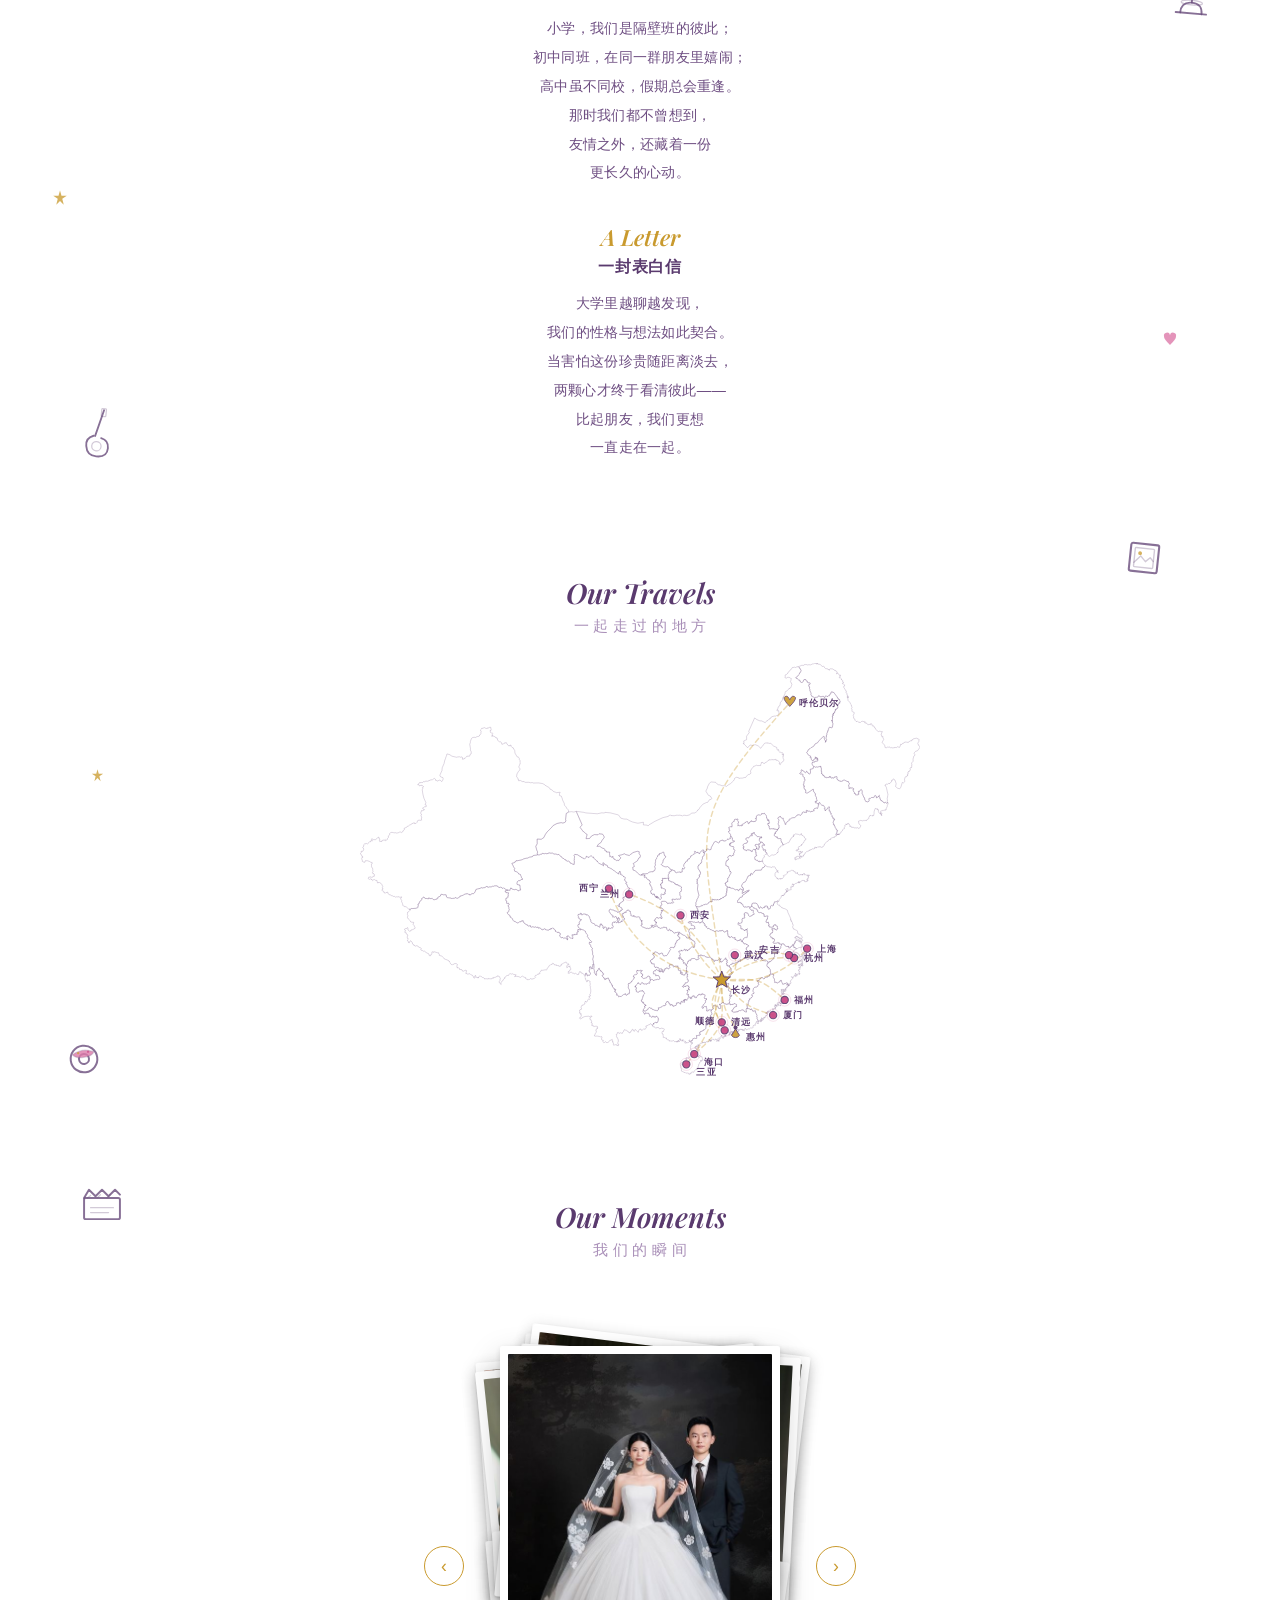
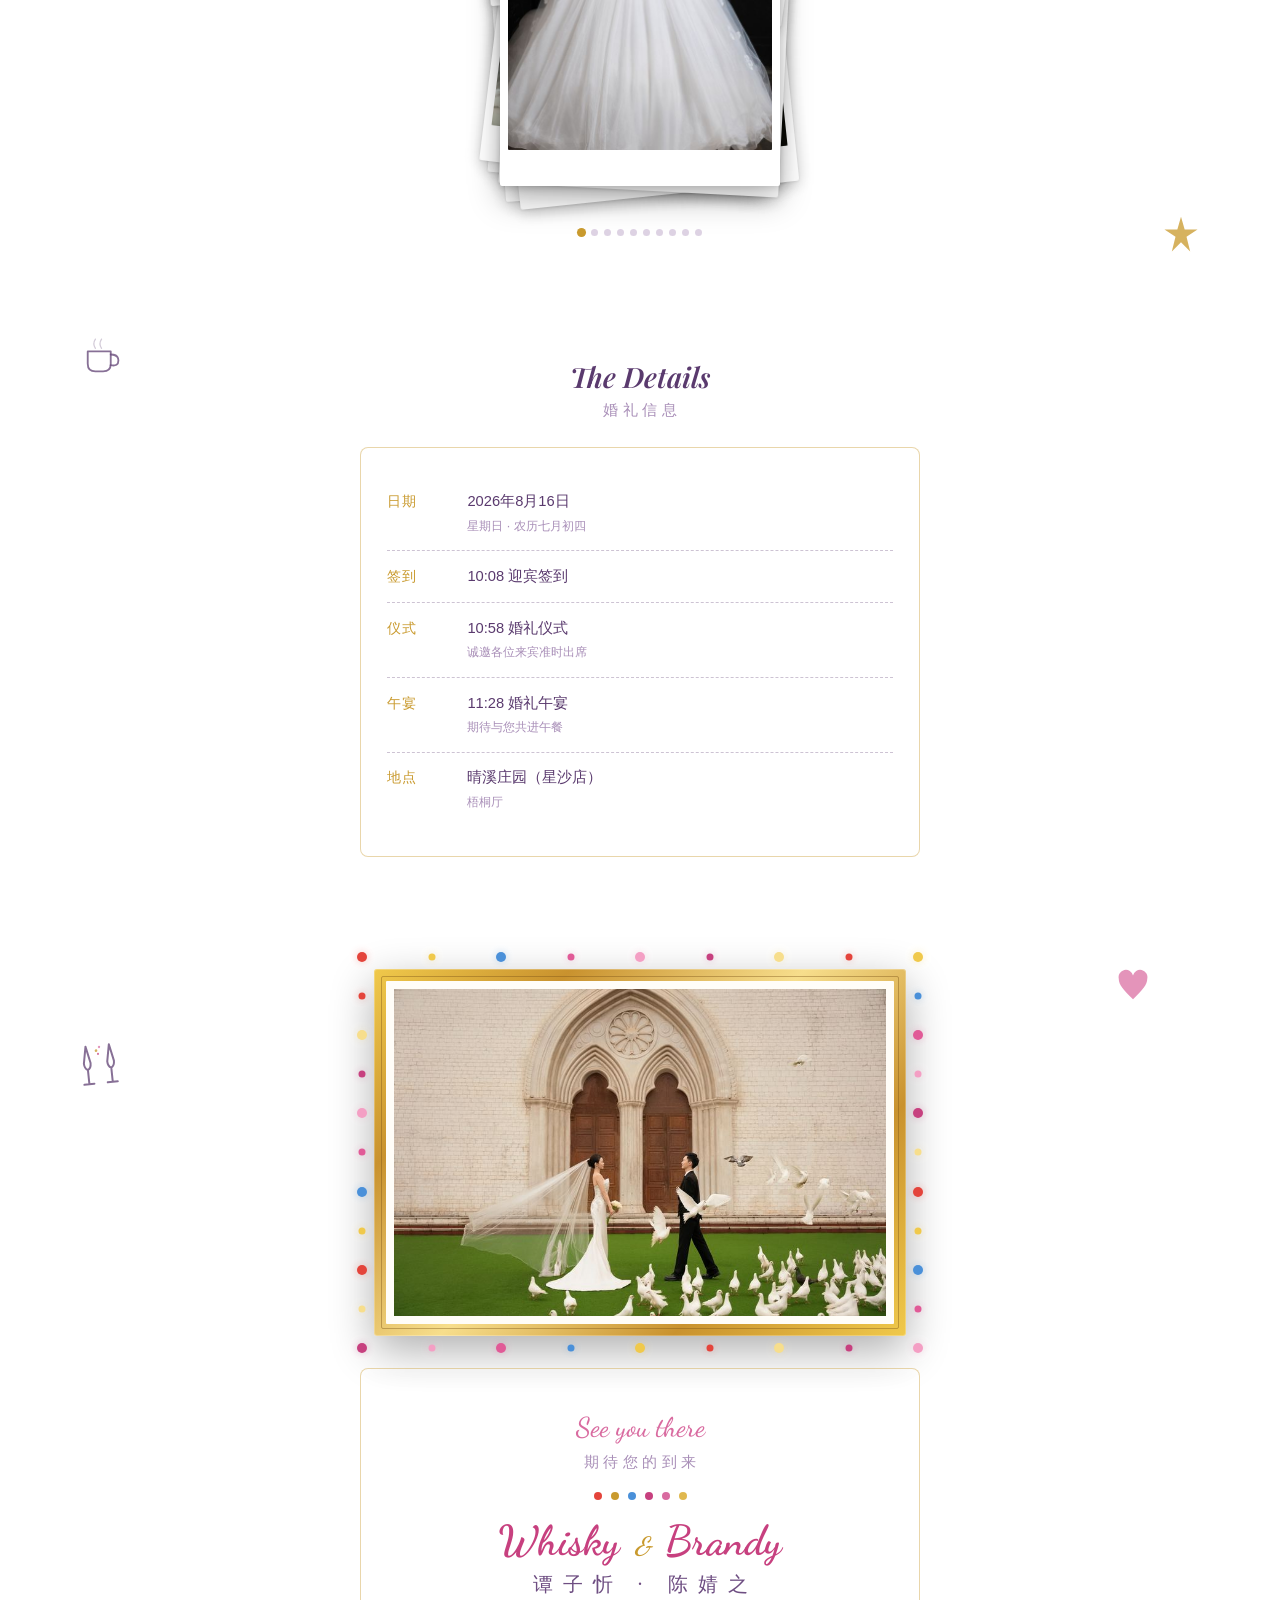
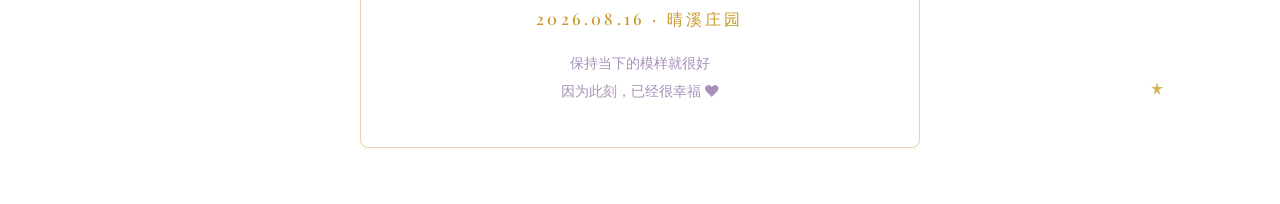
==== commit 9eb7bb1e: "Update cream.html" ====
--- a/cream.html
+++ b/cream.html
@@ -655,7 +655,14 @@
 .stacked-book .book-photo:nth-child(9)  { transform: rotate(-3deg) translate(-6px, -10px); z-index: 9; }
 .stacked-book .book-photo:nth-child(10) { transform: rotate(6deg) translate(-2px, 12px); z-index: 10; }
 .stacked-book .book-photo:nth-child(11) { transform: rotate(-7deg) translate(12px, -2px); z-index: 11; }
-.stacked-book .book-photo:nth-child(12) { transform: rotate(2deg) translate(2px, 6px); z-index: 12; }
+.stacked-book .book-photo:nth-child(12) { display: none; }  /* max 10 photos */
+
+/* Landscape photos take more width */
+.stacked-book .book-photo.landscape {
+  width: 88%;
+  max-width: 310px;
+  padding: 6px 6px 26px 6px;
+}
 
 /* Current photo: on top, straight, fully visible */
 .stacked-book .book-photo.current {
@@ -1061,7 +1068,6 @@
       <h3 class="section-heading">Our Moments</h3>
       <p class="section-heading-cn">我们的瞬间</p>
       <div class="stacked-book">
-        <div class="book-photo"><img src="photos/微信图片_20260705154415_16570_7.jpg" alt="婚纱照" loading="lazy"></div>
         <div class="book-photo"><img src="photos/微信图片_20260705154405_16567_7.jpg" alt="婚纱照" loading="lazy"></div>
         <div class="book-photo"><img src="photos/微信图片_20260705154409_16568_7.jpg" alt="婚纱照" loading="lazy"></div>
         <div class="book-photo"><img src="photos/微信图片_20260705154105_16560_7.jpg" alt="婚纱照" loading="lazy"></div>
@@ -1071,7 +1077,6 @@
         <div class="book-photo"><img src="photos/微信图片_20260705154035_16555_7.jpg" alt="婚纱照" loading="lazy"></div>
         <div class="book-photo"><img src="photos/微信图片_20260705154046_16557_7.jpg" alt="婚纱照" loading="lazy"></div>
         <div class="book-photo"><img src="photos/微信图片_20260705154056_16558_7.jpg" alt="婚纱照" loading="lazy"></div>
-        <div class="book-photo"><img src="photos/微信图片_20260705154353_16562_7.jpg" alt="婚纱照" loading="lazy"></div>
         <div class="book-photo"><img src="photos/微信图片_20260705154424_16573_7.jpg" alt="婚纱照" loading="lazy"></div>
       </div>
     </div>
@@ -1285,8 +1290,21 @@
 
       var currentIdx = 0;
 
-      // Set first photo as current
+      // Detect landscape photos & set first as current
+      photos.forEach(function (photo) {
+        var img = photo.querySelector('img');
+        if (img) {
+          if (img.complete) checkLandscape(img, photo);
+          else img.addEventListener('load', function () { checkLandscape(img, photo); });
+        }
+      });
       photos[0].classList.add('current');
+
+      function checkLandscape(img, photo) {
+        if (img.naturalWidth > img.naturalHeight * 1.15) {
+          photo.classList.add('landscape');
+        }
+      }
 
       // Build dot indicators
       var dots = document.createElement('div');
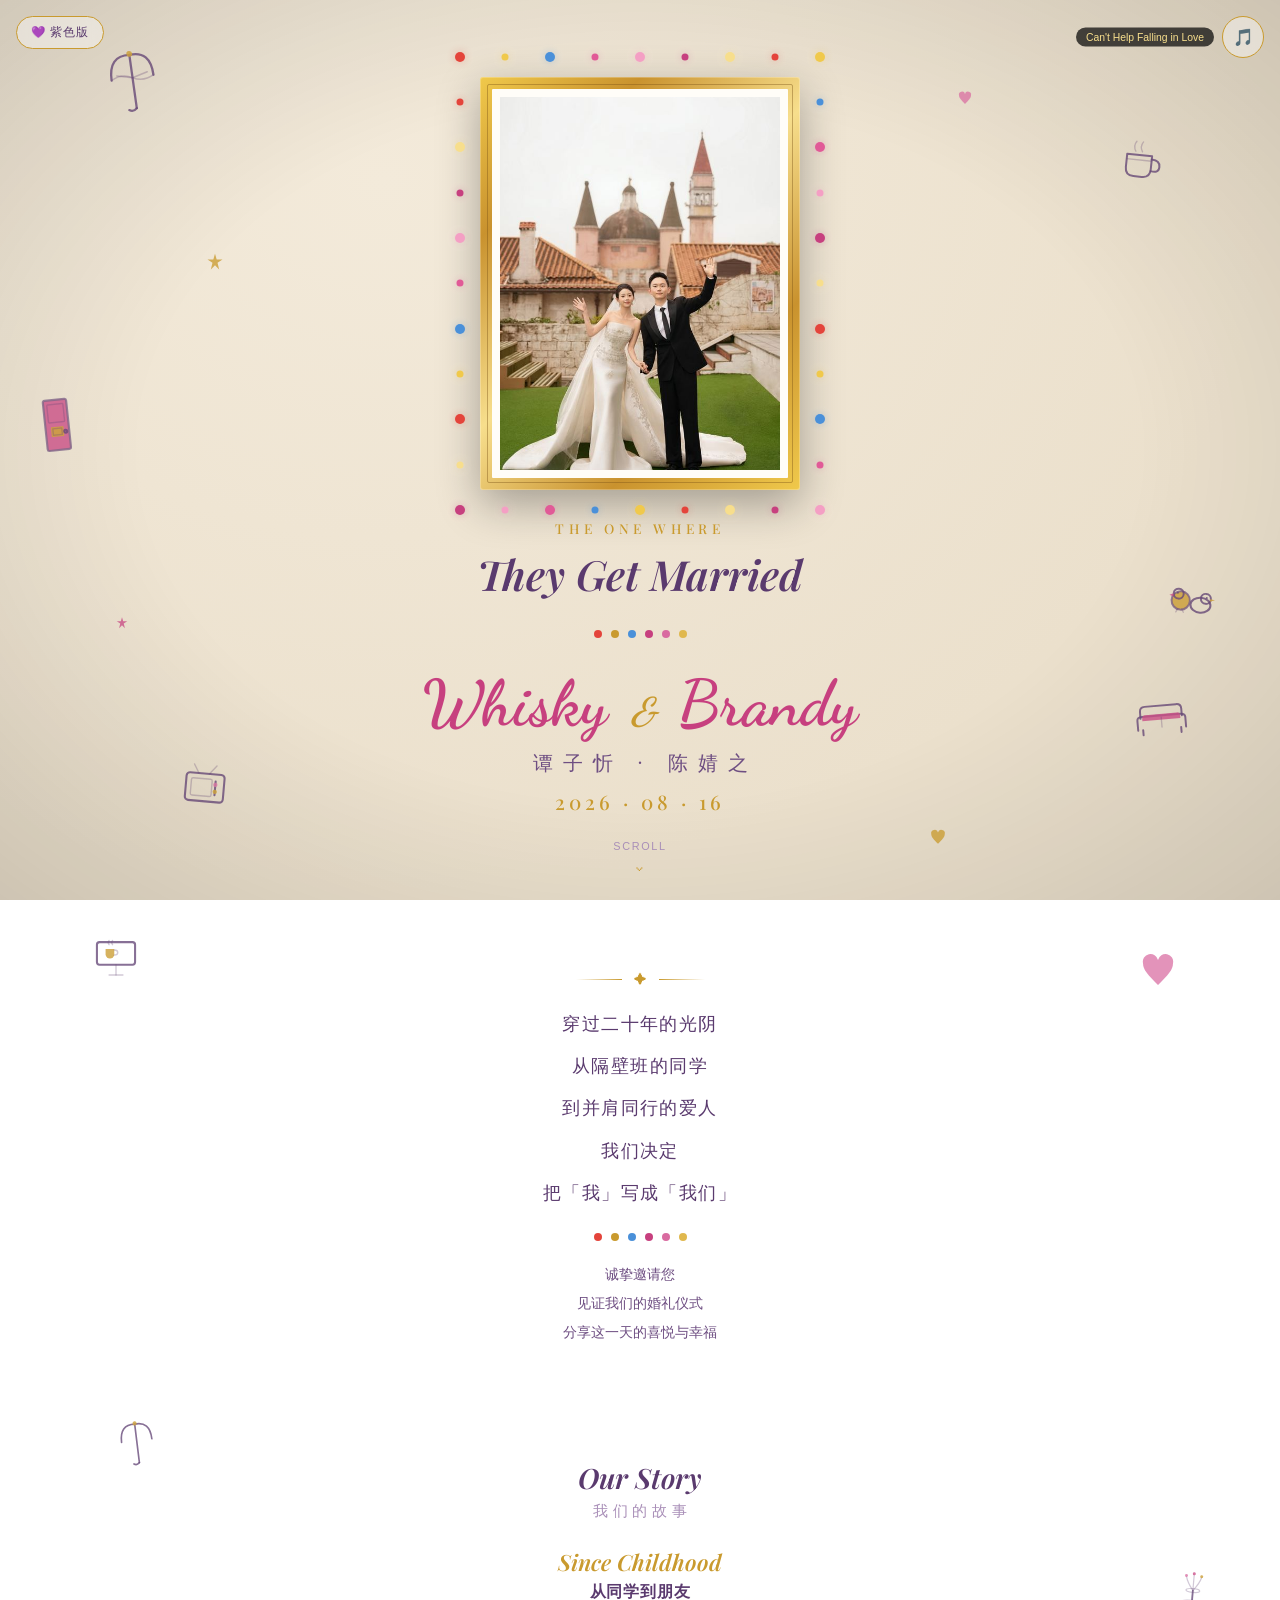
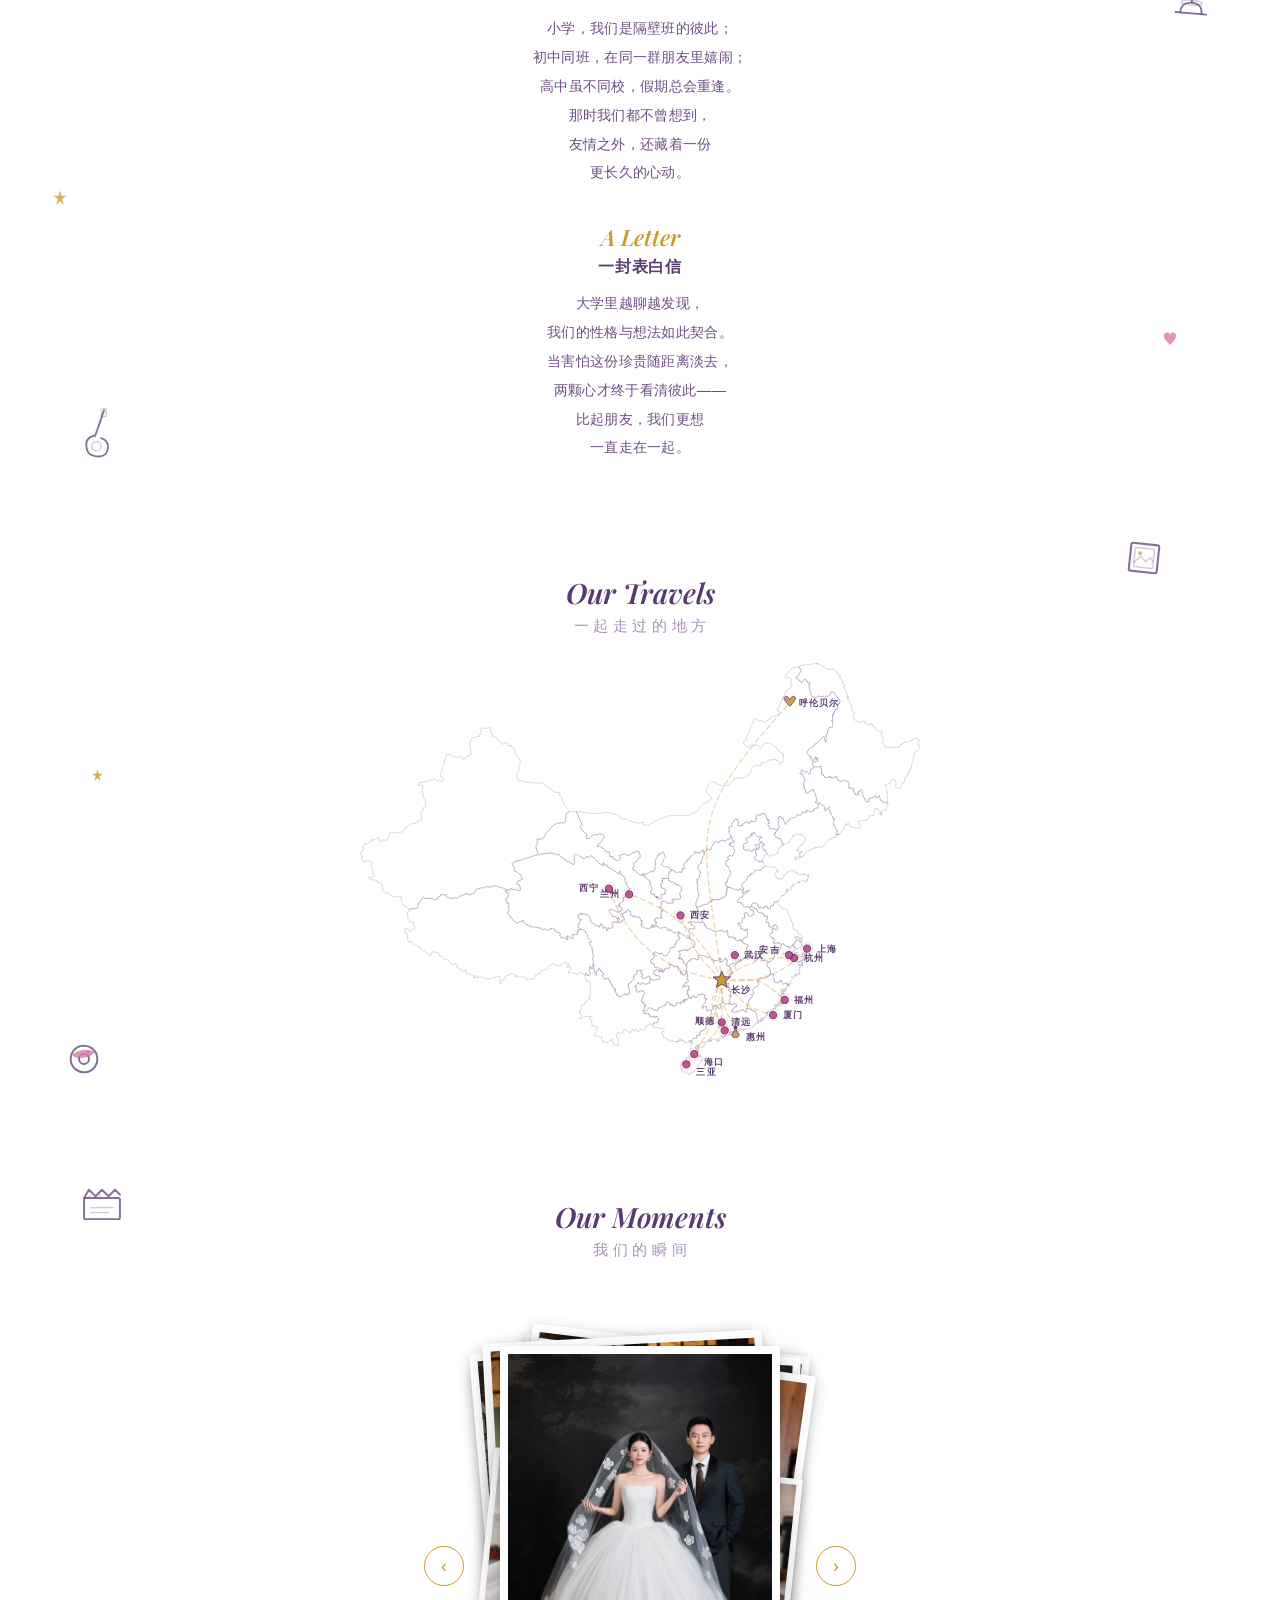
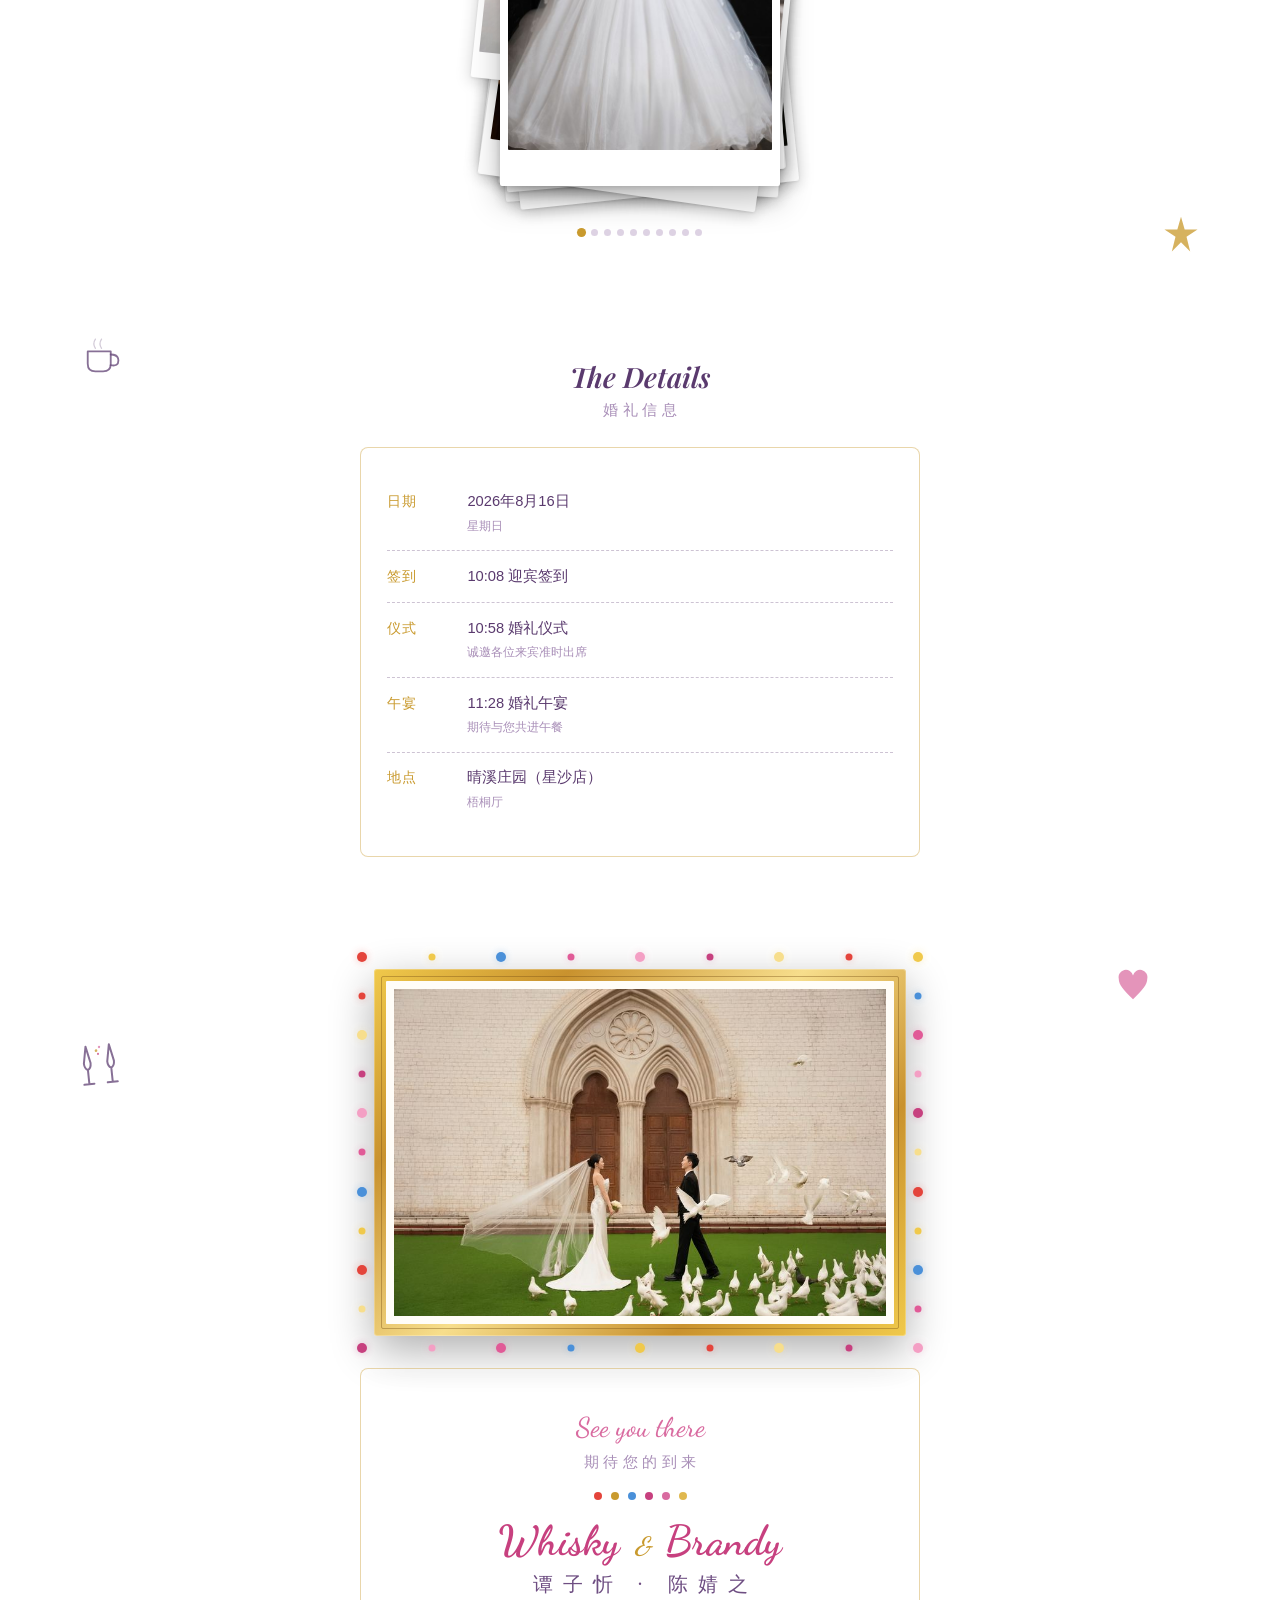
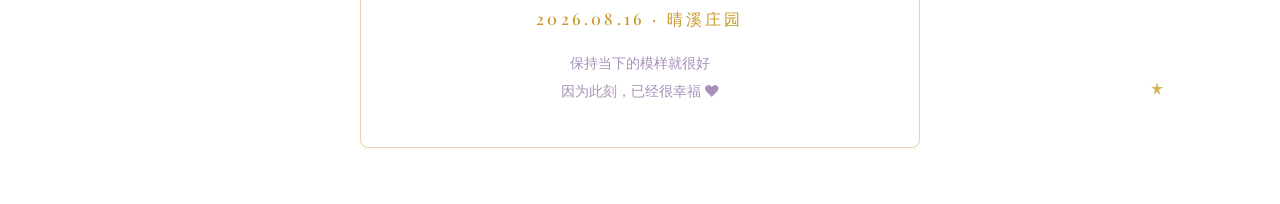
==== commit 7e19b530: "Update cream.html" ====
--- a/cream.html
+++ b/cream.html
@@ -1074,10 +1074,10 @@
         <div class="book-photo"><img src="photos/微信图片_20260705153856_16541_7.jpg" alt="婚纱照" loading="lazy"></div>
         <div class="book-photo"><img src="photos/微信图片_20260705153900_16542_7.jpg" alt="婚纱照" loading="lazy"></div>
         <div class="book-photo"><img src="photos/微信图片_20260705154031_16553_7.jpg" alt="婚纱照" loading="lazy"></div>
-        <div class="book-photo"><img src="photos/微信图片_20260705154035_16555_7.jpg" alt="婚纱照" loading="lazy"></div>
-        <div class="book-photo"><img src="photos/微信图片_20260705154046_16557_7.jpg" alt="婚纱照" loading="lazy"></div>
-        <div class="book-photo"><img src="photos/微信图片_20260705154056_16558_7.jpg" alt="婚纱照" loading="lazy"></div>
-        <div class="book-photo"><img src="photos/微信图片_20260705154424_16573_7.jpg" alt="婚纱照" loading="lazy"></div>
+        <div class="book-photo"><img src="photos/photo_09.jpg" alt="婚纱照" loading="lazy"></div>
+        <div class="book-photo"><img src="photos/photo_10.jpg" alt="婚纱照" loading="lazy"></div>
+        <div class="book-photo"><img src="photos/photo_11.jpg" alt="婚纱照" loading="lazy"></div>
+        <div class="book-photo"><img src="photos/photo_12.jpg" alt="婚纱照" loading="lazy"></div>
       </div>
     </div>
   </section>
@@ -1095,7 +1095,7 @@
       <h3 class="section-heading">The Details</h3>
       <p class="section-heading-cn">婚礼信息</p>
       <div class="info-panel">
-        <div class="info-row"><span class="label">日期</span><span class="value">2026年8月16日<span class="sub">星期日 · 农历七月初四</span></span></div>
+        <div class="info-row"><span class="label">日期</span><span class="value">2026年8月16日<span class="sub">星期日</span></span></div>
         <div class="info-row"><span class="label">签到</span><span class="value">10:08 迎宾签到</span></div>
         <div class="info-row"><span class="label">仪式</span><span class="value">10:58 婚礼仪式<span class="sub">诚邀各位来宾准时出席</span></span></div>
         <div class="info-row"><span class="label">午宴</span><span class="value">11:28 婚礼午宴<span class="sub">期待与您共进午餐</span></span></div>
